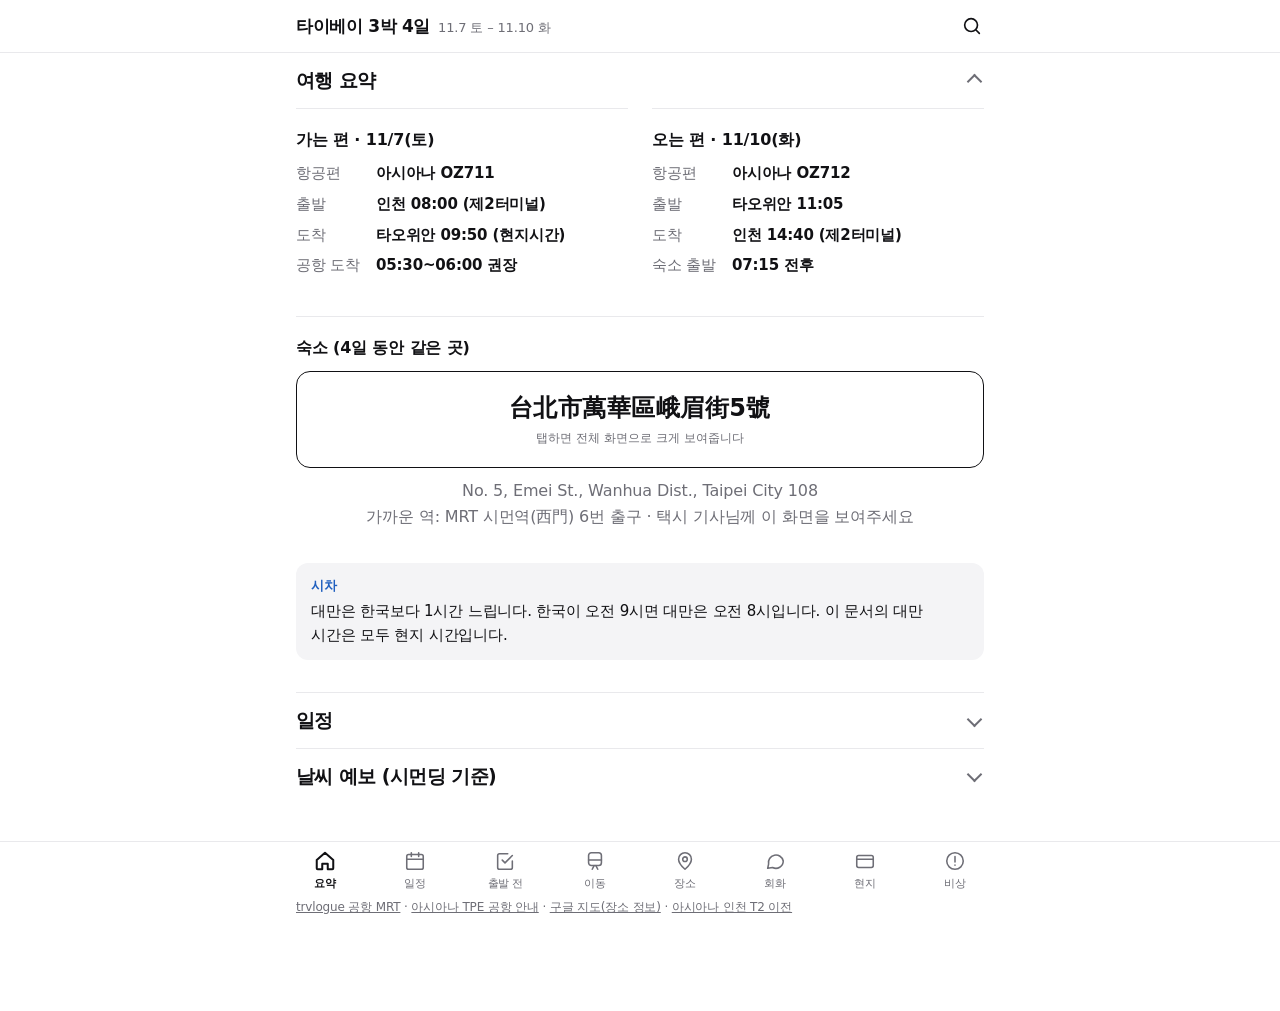
==== index.html @ 9da95ac0 "지도 검색어(중국어) 섹션 추가, 장소 카드 버튼 간소화 Co-Authored-By: Claude Sonnet 5.5 <noreply@anthropic.com> Claude-Ses" ====
<!doctype html>
<html lang="ko">
<head>
<meta charset="utf-8">
<meta name="viewport" content="width=device-width, initial-scale=1, viewport-fit=cover">
<meta name="color-scheme" content="light dark">
<meta name="theme-color" content="#ffffff" media="(prefers-color-scheme: light)">
<meta name="theme-color" content="#0c0c0d" media="(prefers-color-scheme: dark)">
<meta name="apple-mobile-web-app-capable" content="yes">
<meta name="mobile-web-app-capable" content="yes">
<meta name="apple-mobile-web-app-title" content="타이베이">
<meta name="apple-mobile-web-app-status-bar-style" content="default">
<link rel="manifest" href="manifest.webmanifest">
<link rel="icon" href="icon-192.png">
<link rel="apple-touch-icon" href="icon-180.png">
<title>타이베이 여행 가이드</title>
<style>
:root{
  --bg:#fff; --card:#fff; --ink:#111114; --sub:#6e6e76; --line:#e9e9ec; --soft:#f4f4f6;
  --accent:#c8102e; --accent-soft:#fdecef; --blue:#1f5fbf; --blue-soft:#eaf1fc;
  --green:#16803f; --green-soft:#e8f5ed; --warn:#9a5b06; --warn-soft:#fbf3e4;
  --purple:#7b3fb3; --purple-soft:#f1e9f9;
  --mono:ui-monospace,SFMono-Regular,Menlo,Consolas,monospace;
  --tab-h:58px;
}
@media (prefers-color-scheme: dark){
  :root{
    --bg:#0c0c0d; --card:#0c0c0d; --ink:#f3f3f5; --sub:#9a9aa3; --line:#262629; --soft:#18181a;
    --accent:#ff6b7d; --accent-soft:#2c1519; --blue:#7aa9ff; --blue-soft:#16213a;
    --green:#52d08a; --green-soft:#12261a; --warn:#f0b054; --warn-soft:#2a210f;
    --purple:#b98af0; --purple-soft:#241a35;
  }
}
*{box-sizing:border-box}
html{scroll-behavior:smooth;-webkit-text-size-adjust:100%}
body{margin:0;background:var(--bg);color:var(--ink);
  font:16px/1.65 -apple-system,BlinkMacSystemFont,"Apple SD Gothic Neo","Pretendard","Noto Sans KR","Malgun Gothic",system-ui,sans-serif;
  letter-spacing:-.01em;word-break:keep-all;overflow-wrap:break-word;
  padding-bottom:calc(var(--tab-h) + env(safe-area-inset-bottom) + 28px)}
a{color:inherit}
button{-webkit-tap-highlight-color:transparent}

/* top bar */
.top{position:sticky;top:0;z-index:10;background:var(--bg);border-bottom:1px solid var(--line);padding-top:env(safe-area-inset-top)}
.top .in{max-width:720px;margin:0 auto;height:52px;padding:0 16px;display:flex;align-items:center;justify-content:space-between}
.top b{font-size:17px;letter-spacing:-.02em}
.top span{font-size:13px;color:var(--sub);margin-left:8px}
.iconbtn{width:40px;height:40px;border:0;background:transparent;color:var(--ink);display:grid;place-items:center;border-radius:50%;cursor:pointer;margin-right:-8px}
.iconbtn svg{width:22px;height:22px;stroke:currentColor;fill:none;stroke-width:1.8;stroke-linecap:round}

/* bottom tabs */
nav.tabs{position:fixed;left:0;right:0;bottom:0;z-index:10;background:var(--bg);border-top:1px solid var(--line);padding-bottom:env(safe-area-inset-bottom)}
nav.tabs .in{max-width:720px;margin:0 auto;display:grid;grid-template-columns:repeat(8,1fr)}
nav.tabs button{font:inherit;font-size:10.5px;letter-spacing:-.04em;white-space:nowrap;border:0;background:none;color:var(--sub);height:var(--tab-h);display:flex;flex-direction:column;align-items:center;justify-content:center;gap:3px;cursor:pointer;padding:0}
nav.tabs svg{width:22px;height:22px;stroke:currentColor;fill:none;stroke-width:1.7;stroke-linecap:round;stroke-linejoin:round}
nav.tabs button[aria-selected="true"]{color:var(--ink);font-weight:700}
nav.tabs button[aria-selected="true"] svg{stroke-width:2.2}

.wrap{max-width:720px;margin:0 auto;padding:0 16px}
.pane{display:none}.pane.on{display:block}
section{scroll-margin-top:68px}
.pane>section:first-child h2{margin-top:26px}
h2{font-size:24px;font-weight:800;letter-spacing:-.03em;line-height:1.3;margin:48px 0 14px}
h3{font-size:16px;font-weight:700;margin:24px 0 8px}
.ghead{font-size:14px;font-weight:600;color:var(--sub);margin:36px 0 2px}
p{margin:8px 0}
ul,ol{padding-left:20px;margin:8px 0}
li{margin:5px 0}
.sub2{display:block;color:var(--sub);font-size:14px}
.mono{font-family:var(--mono);overflow-wrap:anywhere}
.more{font-size:14px;color:var(--sub)}

/* flat blocks instead of boxed cards */
.card{padding:18px 0;border-top:1px solid var(--line)}
h2+.card,h2+.dev-legend+.card,h2+.note+.card{border-top:0;padding-top:4px}
.card .card{border:0;padding:0;margin-top:10px}
.grid{display:grid;gap:0 24px;grid-template-columns:repeat(auto-fit,minmax(250px,1fr))}
.grid>.note{margin:8px 0}
.card h3:first-child{margin-top:0}
.kv{display:grid;grid-template-columns:auto 1fr;gap:6px 16px;font-size:15px;margin:8px 0}
.kv dt{color:var(--sub)}
.kv dd{margin:0;font-weight:600}

/* callouts */
.note{background:var(--soft);border-radius:12px;padding:13px 15px;margin:14px 0;font-size:15px;line-height:1.6}
.note>b:first-child{display:block;margin-bottom:3px;font-size:13px;letter-spacing:0}
.note.warn>b:first-child{color:var(--warn)}
.note.bad>b:first-child{color:var(--accent)}
.note.ok>b:first-child{color:var(--green)}
.note.info>b:first-child{color:var(--blue)}
.note .sub2{margin-top:2px}

/* tables */
table{width:100%;border-collapse:collapse;font-size:15px}
th,td{text-align:left;padding:10px 8px 10px 0;border-bottom:1px solid var(--line);vertical-align:top}
th{color:var(--sub);font-weight:600;font-size:13px}
tr:last-child td{border-bottom:0}
.tbl{overflow-x:auto}
@media (max-width:620px){
  table.stk tr:first-child{display:none}
  table.stk,table.stk tbody,table.stk tr,table.stk td{display:block;width:100%}
  table.stk tr{padding:11px 0;border-bottom:1px solid var(--line)}
  table.stk tr:last-child{border-bottom:0}
  table.stk td{border:0;padding:1px 0}
  table.stk td:first-child{font-weight:700;font-size:16px}
  table.stk td:not(:first-child){color:var(--sub);font-size:14px}
  table.stk td:not(:first-child) b{color:var(--ink)}
}

/* tags */
.tag{display:inline-block;white-space:nowrap;font-size:11px;padding:1px 8px;border-radius:999px;font-weight:700;vertical-align:2px;letter-spacing:0}
.tag.main{background:var(--ink);color:var(--bg)}
.tag.sub{border:1px solid var(--line);color:var(--sub)}
.dev-legend{display:flex;gap:8px;flex-wrap:wrap;margin:0 0 6px}
.dev{display:inline-block;font-size:12px;font-weight:700;padding:2px 9px;border-radius:999px;margin-right:4px;vertical-align:1px;border:1px solid var(--line);color:var(--sub);letter-spacing:0}
.dev.g{color:var(--green);border-color:var(--green)}
.dev.i{color:var(--blue);border-color:var(--blue)}
.closed{display:inline-block;color:var(--accent);font-weight:700;font-size:12px;padding:0 7px;border:1px solid var(--accent);border-radius:999px;margin-left:4px}
a.jump{font-size:13px;color:var(--blue);text-decoration:none;margin-left:4px;white-space:nowrap}

/* checklist */
.check{padding:0}
.check li{list-style:none;margin:0}
.check label{display:flex;gap:12px;align-items:flex-start;cursor:pointer;padding:9px 0}
.check input{width:21px;height:21px;margin:2px 0 0;accent-color:var(--ink);flex:none}
.check input:checked+span{color:var(--sub);text-decoration:line-through}

/* summary bits */
.big-addr{font-size:24px;font-weight:700;letter-spacing:.02em;text-align:center;padding:20px 8px;border:1.5px solid var(--ink);border-radius:14px;margin:10px 0;cursor:pointer;line-height:1.4}
.big-addr::after{content:"탭하면 전체 화면으로 크게 보여줍니다";display:block;font-size:12px;font-weight:400;color:var(--sub);letter-spacing:0;margin-top:4px}
.wx{display:grid;grid-template-columns:repeat(4,1fr);border:1px solid var(--line);border-radius:14px;overflow:hidden}
.wx>div{padding:13px 4px;text-align:center;border-left:1px solid var(--line)}
.wx>div:first-child{border-left:0}
.wx b{display:block;font-size:13px;color:var(--sub);font-weight:600}
.wx .hi{display:block;font-size:26px;font-weight:700;margin-top:4px;line-height:1.1}
.wx .lo{display:block;font-size:17px;color:var(--sub)}
.wx small{display:block;font-size:12px;color:var(--sub);margin-top:6px}
.plug{display:flex;align-items:center;gap:12px;margin:8px 0}
.plug>div{flex:1;background:var(--soft);border-radius:12px;padding:12px 14px}
.plug small{display:block;color:var(--sub);font-size:12px}
.plug span{color:var(--sub);font-size:13px;text-align:center;flex:none}
@media (max-width:480px){.plug{flex-direction:column;align-items:stretch}.plug span{padding:0}.plug span::before{content:"↓ "}}
ol.steps{margin:8px 0}

/* timeline */
.timeline{position:relative;margin:8px 0 0 5px;padding-left:20px;border-left:2px solid var(--line)}
.timeline .t{position:relative;padding:5px 0 13px}
.timeline .t::before{content:"";position:absolute;left:-27px;top:11px;width:11px;height:11px;border-radius:50%;background:var(--bg);border:2px solid var(--sub)}
.timeline .t.key::before{background:var(--ink);border-color:var(--ink)}
.timeline .time{font-family:var(--mono);font-weight:700;font-size:14px;margin-right:4px}

/* places */
.plist{display:grid;gap:0}
.place{padding:20px 0;border-top:1px solid var(--line)}
.ptop{display:flex;justify-content:space-between;gap:12px;align-items:flex-start}
.pzh{font-size:19px;font-weight:700;line-height:1.35}
.pko{font-size:14px;color:var(--sub)}
.pmap{flex:none;font-size:13px;font-weight:600;text-decoration:none;color:var(--ink);border:1px solid var(--line);padding:6px 12px;border-radius:999px;white-space:nowrap}
.ptop .num{display:inline-grid;place-items:center;width:21px;height:21px;border-radius:50%;color:#fff;font-size:11px;font-weight:700;margin-right:7px;vertical-align:2px}
.memo{margin-top:10px;background:var(--soft);border-radius:8px;padding:6px 10px;font-size:14px;display:inline-block}
.pdesc{font-size:15px;margin:10px 0}
.pinfo{margin:0;font-size:14px;display:grid;gap:5px}
.pinfo div{display:grid;grid-template-columns:38px 1fr;gap:8px}
.pinfo dt{color:var(--sub)}.pinfo dd{margin:0}
.pinfo a{text-decoration:none;color:var(--blue)}
.ptip{margin-top:10px;font-size:14px;color:var(--sub)}
.mapwrap{overflow:auto;-webkit-overflow-scrolling:touch;max-height:72vh;border-radius:12px;border:1px solid var(--line)}
.pmapsvg{display:block;width:780px !important;max-width:none !important;height:auto}
.pmapsvg text{font-family:inherit}
.mapnote{font-size:13px;color:var(--sub);margin:8px 2px 0}
.mbg{fill:#f3f1ea}.river{stroke:#bcd9ee}.rv{fill:#4a86b5;font-style:italic}
.ml{fill:#1d1d1f;font-weight:600;paint-order:stroke;stroke:#f3f1ea;stroke-width:3px}
.sl{fill:#5d5d63;paint-order:stroke;stroke:#f3f1ea;stroke-width:3px}
.rl{fill:#8a8a90}.stn{fill:#fff;stroke:#555;stroke-width:2}
.rd{stroke:#fff;stroke-width:7}.rdM{stroke:#fff;stroke-width:11}
.lgbg{fill:#fff;fill-opacity:.88}.sc{stroke:#1d1d1f}
@media (prefers-color-scheme: dark){
 .mbg{fill:#24242a}.river{stroke:#22384f}.rv{fill:#6ea2ff}
 .ml{fill:#f2f2f4;stroke:#24242a}.sl{fill:#a8a8b0;stroke:#24242a}
 .rl{fill:#8a8a95}.stn{fill:#24242a;stroke:#ccc}
 .rd{stroke:#3a3a42}.rdM{stroke:#47474f}.lgbg{fill:#1e1e21}.sc{stroke:#f2f2f4}
}
.pane svg{display:block;width:100%;height:auto}
.pane svg text{font-family:inherit}

/* talk (회화) */
.tbar{position:sticky;top:calc(52px + env(safe-area-inset-top));z-index:5;background:var(--bg);margin:0 -16px;padding:10px 16px 0;border-bottom:1px solid var(--line)}
.seg{display:inline-flex;border:1px solid var(--line);border-radius:999px;padding:2px;background:var(--soft)}
.seg button{font:inherit;font-size:13px;font-weight:600;border:0;background:none;color:var(--sub);padding:5px 14px;border-radius:999px;cursor:pointer}
.seg button[aria-pressed="true"]{background:var(--ink);color:var(--bg)}
.tbar .row{display:flex;align-items:center;justify-content:space-between;gap:10px}
.tbar .row small{color:var(--sub);font-size:12px}
.tchips{display:flex;gap:6px;overflow-x:auto;padding:10px 16px 10px;margin:0 -16px;scrollbar-width:none;-webkit-overflow-scrolling:touch}
.tchips::-webkit-scrollbar{display:none}
.tchips a{flex:none;font-size:13px;font-weight:600;text-decoration:none;padding:5px 12px;border-radius:999px;border:1px solid var(--line);color:var(--ink);background:var(--bg)}
.tchips a:active{background:var(--soft)}
.pgroup{scroll-margin-top:190px;margin-top:8px}
.hide{display:none !important}
.tsearch{display:block;width:100%;font:inherit;font-size:16px;padding:11px 14px;border:0;border-radius:12px;background:var(--soft);color:var(--ink);outline:none;margin-bottom:8px;-webkit-appearance:none}
.qk{display:flex;gap:6px;overflow-x:auto;scrollbar-width:none;margin:0 -16px 8px;padding:0 16px}
.qk::-webkit-scrollbar{display:none}
.qk button{flex:none;font:inherit;font-size:13px;border:0;background:var(--soft);color:var(--ink);border-radius:999px;padding:5px 12px;cursor:pointer}
.tempty{font-size:13px;color:var(--sub);margin:8px 0 0}
.day h3{font-size:17px;margin:26px 0 4px}
.pgroup h3{font-size:19px;font-weight:800;margin:30px 0 2px;letter-spacing:-.02em}
.pgroup .gd{font-size:13px;color:var(--sub);margin:0 0 6px}
.phrase{display:flex;align-items:stretch;border-top:1px solid var(--line)}
.phrase:last-child{border-bottom:1px solid var(--line)}
.phrase .pm{flex:1;min-width:0;text-align:left;font:inherit;color:inherit;background:none;border:0;padding:13px 4px 13px 0;cursor:pointer;display:block}
.phrase .zh{display:block;font-size:21px;font-weight:700;line-height:1.35;letter-spacing:0;word-break:normal}
.phrase .ko{display:block;font-size:15px;margin-top:2px}
.phrase .rom{display:block;font-size:13px;color:var(--sub);margin-top:2px;word-break:normal}
.phrase .nt{display:block;font-size:13px;color:var(--green);margin-top:3px}
.phrase .play{flex:none;width:58px;border:0;background:none;color:var(--ink);cursor:pointer;display:grid;place-items:center;padding:0}
.phrase .play i{width:40px;height:40px;border-radius:50%;background:var(--soft);display:grid;place-items:center}
.phrase .play svg{width:16px;height:16px;fill:currentColor;margin-left:2px}
.phrase .play.on i{background:var(--ink);color:var(--bg)}
.nums{display:grid;grid-template-columns:repeat(4,1fr);gap:8px;margin:10px 0}
.nums button{font:inherit;border:1px solid var(--line);background:var(--bg);color:var(--ink);border-radius:12px;padding:10px 4px;cursor:pointer;text-align:center;line-height:1.3}
.nums button:active{background:var(--soft)}
.nums b{display:block;font-size:20px;letter-spacing:0}
.nums small{display:block;font-size:11px;color:var(--sub);letter-spacing:0}
.nums em{display:block;font-style:normal;font-size:12px;color:var(--sub);margin-top:2px}
details.help{background:var(--soft);border-radius:12px;padding:12px 15px;margin:12px 0;font-size:14px}
details.help summary{cursor:pointer;font-weight:700;font-size:14px}
.vstat{font-size:13px;color:var(--sub);margin:6px 0 0}
.vstat.bad{color:var(--accent)}

/* full-screen "show to staff" */
.big{position:fixed;inset:0;z-index:40;background:var(--bg);display:none;flex-direction:column;padding:calc(env(safe-area-inset-top) + 12px) 20px calc(env(safe-area-inset-bottom) + 8px)}
.big.on{display:flex}
.big .bx{margin:auto 0;text-align:center}
.big .bz{font-size:clamp(34px,11vw,72px);font-weight:800;line-height:1.3;letter-spacing:0;word-break:normal}
.big .bz.addr{font-size:clamp(30px,9vw,60px)}
.big .bk{font-size:18px;color:var(--sub);margin-top:16px}
.big .br{font-size:15px;color:var(--sub);margin-top:6px}
.big .bbar{display:flex;gap:10px;padding:12px 0 8px}
.big .bbar button{flex:1;font:inherit;font-size:16px;font-weight:700;height:52px;border-radius:14px;border:1px solid var(--line);background:var(--soft);color:var(--ink);cursor:pointer}
.big .bbar .pri{background:var(--ink);color:var(--bg);border-color:var(--ink)}

/* search */
.sov{position:fixed;inset:0;z-index:30;background:rgba(0,0,0,.4);display:none}
.sov.on{display:block}
.sbox{background:var(--bg);max-width:720px;margin:0 auto;height:100%;display:flex;flex-direction:column}
.shead{display:flex;gap:8px;padding:calc(env(safe-area-inset-top) + 10px) 16px 10px;border-bottom:1px solid var(--line)}
.shead input{flex:1;font:inherit;font-size:17px;padding:10px 14px;border:0;border-radius:12px;background:var(--soft);color:var(--ink);min-width:0;outline:none}
.shead button{font:inherit;border:0;background:transparent;color:var(--ink);font-size:15px;font-weight:600;cursor:pointer;padding:0 4px}
.schips{display:flex;flex-wrap:wrap;gap:6px;padding:12px 16px 0}
.schips button{font:inherit;font-size:13px;border:1px solid var(--line);background:var(--bg);color:var(--ink);border-radius:999px;padding:4px 11px;cursor:pointer}
.sres{overflow-y:auto;padding:8px 16px 40px;flex:1}
.sitem{display:block;width:100%;text-align:left;font:inherit;background:none;border:0;border-bottom:1px solid var(--line);padding:12px 0;color:var(--ink);cursor:pointer}
.sitem .where{font-size:12px;color:var(--sub);font-weight:600}
.sitem .snip{font-size:15px;margin-top:2px}
.scount{font-size:13px;color:var(--sub);margin-top:10px}
mark.hl{background:#ffe066;color:#111;border-radius:3px;padding:0 1px}
.flash{animation:flash 1.8s ease}
@keyframes flash{0%,40%{box-shadow:0 0 0 4px #ffe066;background:#ffe066;border-radius:6px}100%{box-shadow:0 0 0 0 transparent}}

/* accordion */
details.acc{border-top:1px solid var(--line)}
.pane>details.acc:first-child,.pane>section:first-child>details.acc:first-child{border-top:0}
details.acc>summary,details.daydet>summary,details.pmore>summary{list-style:none;cursor:pointer;-webkit-tap-highlight-color:transparent}
details.acc>summary::-webkit-details-marker,details.daydet>summary::-webkit-details-marker,details.pmore>summary::-webkit-details-marker{display:none}
details.acc>summary{display:flex;justify-content:space-between;align-items:center;gap:12px;padding:15px 0}
details.acc>summary h2{margin:0 !important;font-size:19px}
details.acc>summary::after,details.daydet>summary::after{content:"";flex:none;width:9px;height:9px;margin:0 4px 3px 0;border-right:2px solid var(--sub);border-bottom:2px solid var(--sub);transform:rotate(45deg);transition:transform .2s}
details.acc[open]>summary::after,details.daydet[open]>summary::after{transform:rotate(-135deg);margin-bottom:-3px}
.accbody{padding-bottom:18px}
.accbody>.card:first-child{border-top:0;padding-top:4px}
section.flat>h2{margin-top:26px}
details.daydet{border-top:1px solid var(--line)}
details.daydet:first-child{border-top:0}
details.daydet>summary{display:flex;justify-content:space-between;align-items:center;padding:14px 0}
details.daydet>summary b{font-size:17px}
details.daydet>summary small{color:var(--sub);font-size:13px;margin-left:8px;font-weight:400}
details.daydet .timeline{margin-bottom:14px}
details.pmore{margin:0}
details.pmore>summary{display:none}
.ptop{cursor:pointer;align-items:center}
.ptop .chev{flex:none;width:9px;height:9px;margin:0 6px 3px 2px;border-right:2px solid var(--sub);border-bottom:2px solid var(--sub);transform:rotate(45deg);transition:transform .2s}
.place.open .ptop .chev{transform:rotate(-135deg);margin-bottom:-3px}
.ptop .pmap{width:38px;height:38px;padding:0;display:grid;place-items:center;border-radius:50%}
.ptop .pmap svg{width:18px;height:18px;stroke:currentColor;fill:none;stroke-width:1.9;stroke-linecap:round;stroke-linejoin:round}
.ptop .rt{display:flex;align-items:center;gap:8px;flex:none}
.place .memo{background:none;padding:0;margin:2px 0 0;display:block;font-size:13px;color:var(--accent)}
.place .memo b{font-weight:600}
.place details.pmore[open]{margin-top:10px}
.kws{display:grid;grid-template-columns:1fr 1fr;gap:6px;margin:8px 0 4px}
.kw{display:block;text-decoration:none;color:inherit;background:var(--soft);border-radius:10px;padding:7px 11px}
.kw b{display:block;font-size:16px;letter-spacing:0;word-break:normal;line-height:1.35}
.kw span{display:block;font-size:12px;color:var(--sub);line-height:1.4}
#kw h3{font-size:14px;color:var(--sub);font-weight:600;margin:18px 0 0}
#kw .more{margin:6px 0 0}

.place{padding:14px 0}
.offstat{font-size:12px;color:var(--sub)}

footer{margin-top:48px;color:var(--sub);font-size:12px;line-height:1.6}
footer a{color:var(--sub)}

@media (min-width:721px){h2{font-size:26px}}
@media print{
  .top,nav.tabs,.tbar,.tchips,.big,.sov{display:none !important}
  .pane{display:block !important}
  body{padding-bottom:0}
  .card,.place,.phrase{break-inside:avoid}
}
</style>
</head>
<body>

<header class="top"><div class="in">
  <div><b>타이베이 3박 4일</b><span>11.7 토 – 11.10 화</span></div>
  <button class="iconbtn" id="sbtn" aria-label="검색"><svg viewBox="0 0 24 24"><circle cx="11" cy="11" r="7"/><path d="M20 20l-3.6-3.6"/></svg></button>
</div></header>

<main class="wrap">
<div class="pane" id="tab-home" role="tabpanel"><section id="summary">
  <h2>여행 요약</h2>
  <div class="grid">
    <div class="card">
      <h3 style="margin-top:0"> 가는 편 · 11/7(토)</h3>
      <dl class="kv">
        <dt>항공편</dt><dd>아시아나 OZ711</dd>
        <dt>출발</dt><dd>인천 08:00 (제2터미널)</dd>
        <dt>도착</dt><dd>타오위안 09:50 (현지시간)</dd>
        <dt>공항 도착</dt><dd>05:30~06:00 권장</dd>
      </dl>
    </div>
    <div class="card">
      <h3 style="margin-top:0"> 오는 편 · 11/10(화)</h3>
      <dl class="kv">
        <dt>항공편</dt><dd>아시아나 OZ712</dd>
        <dt>출발</dt><dd>타오위안 11:05</dd>
        <dt>도착</dt><dd>인천 14:40 (제2터미널)</dd>
        <dt>숙소 출발</dt><dd>07:15 전후</dd>
      </dl>
    </div>
  </div>
  <div class="card" style="margin-top:12px">
    <h3 style="margin-top:0"> 숙소 (4일 동안 같은 곳)</h3>
    <div class="big-addr" role="button" tabindex="0">台北市萬華區峨眉街5號</div>
    <p style="text-align:center;margin:0;color:var(--sub)">No. 5, Emei St., Wanhua Dist., Taipei City 108<br>가까운 역: MRT 시먼역(西門) 6번 출구 · 택시 기사님께 이 화면을 보여주세요</p>
  </div>
  <div class="note info"><b>시차</b>대만은 한국보다 1시간 느립니다. 한국이 오전 9시면 대만은 오전 8시입니다. 이 문서의 대만 시간은 모두 현지 시간입니다.</div>
  <p class="offstat" id="offstat"></p>
</section><section id="plan"><h2>일정</h2><div id="plan-body"></div><div class="grid" style="margin-top:12px"><div class="note ok" style="margin:8px 0"><b>꼭 먹을 것 ① 딘타이펑</b>7일 12시 푸싱점 예정입니다. 대기가 길 수 있으니 번호표를 먼저 받으세요. 지점 정보는 <a href="#places" data-go="places">장소 탭</a>에 있습니다.</div><div class="note warn" style="margin:8px 0"><b>이갑자(一甲子) 영업일 주의</b>일요일 휴무, 토요일은 14시까지입니다. 7일 21시 배달은 어려우니 월요일(9일) 점심 등으로 옮기는 것을 권합니다. 숙소에서 걸어서 10~15분입니다.</div></div></section><section id="weather">
  <h2>날씨 예보 (시먼딩 기준)</h2>
  <div class="card">
    <div class="wx"><div><b>11/7 토</b><span class="hi">24°</span><span class="lo">22°</span><small>강수 15%</small></div><div><b>11/8 일</b><span class="hi">28°</span><span class="lo">22°</span><small>강수 0%</small></div><div><b>11/9 월</b><span class="hi">23°</span><span class="lo">18°</span><small>강수 15%</small></div><div><b>11/10 화</b><span class="hi">20°</span><span class="lo">18°</span><small>강수 15%</small></div></div><p class="more" style="margin:6px 0 0">큰 숫자는 최고, 작은 숫자는 최저 기온입니다.</p>
    <div class="grid" style="margin-top:12px">
      <div class="note info" style="margin:0"><b>7~8일 (토·일)</b>반팔이 맞는 날씨입니다. 일요일은 낮 28℃까지 올라 덥습니다.</div>
      <div class="note warn" style="margin:0"><b>9~10일 (월·화)</b>최저 18℃로 쌀쌀해집니다. 얇은 겉옷이나 가디건을 꼭 챙기세요.</div>
    </div>
    <div class="note info"><b> 우산</b>강수확률은 낮지만 11월 타이베이는 갑자기 소나기가 오는 일이 많습니다. <b>접이식 우산 하나는 챙기시길 권합니다.</b> 편의점에서도 쉽게 살 수 있습니다.</div>
    <p style="font-size:13px;color:var(--sub);margin:0">※ 11월 5일 기준 예보입니다. 출발 전에 한 번 더 확인해 주세요.</p>
  </div>
</section></div><div class="pane" id="tab-plan" role="tabpanel"><section id="plan2" class="flat"><h2>일정 (11/7–11/10)</h2><div id="plan-body2"></div><div class="grid" id="plan-notes2" style="margin-top:12px"></div></section></div><div class="pane" id="tab-before" role="tabpanel"><section id="check"><h2>출발 전 체크리스트</h2>
<div class="card">
  <h3 style="margin-top:0"> 서류·입국</h3>
  <ul class="check">
    <li><label><input type="checkbox"><span><b>TWAC 온라인 입국신고서 제출</b> → 완료 메일 확인 <a href="#twac" class="jump">방법 ↓</a></span></label></li>
    <li><label><input type="checkbox"><span>여권 유효기간 확인 (6개월 이상 남은 것이 안전)</span></label></li>
    <li><label><input type="checkbox" checked><span>여행자 보험 가입 (카카오페이)</span></label></li>
  </ul>
  <h3> 결제</h3>
  <ul class="check">
    <li><label><input type="checkbox" checked><span>트래블월렛에 대만달러(TWD) 충전 </span></label></li>
    <li><label><input type="checkbox"><span>와이프 토스: <b>외화통장을 해외결제 계좌로 설정</b></span></label></li>
    <li><label><input type="checkbox"><span>트래블월렛·토스·신한카드 모두 <b>해외 원화결제(DCC) 차단</b></span></label></li>
    <li><label><input type="checkbox"><span>신한카드 해외 사용 가능 상태인지 확인</span></label></li>
    <li><label><input type="checkbox"><span>라인페이(신한카드 앱) 대만 결제 되는지 확인</span></label></li>
  </ul>
  <h3> 앱 (한국에서 미리)</h3>
  <ul class="check">
    <li><label><input type="checkbox"><span><b>Uber 앱</b> 로그인 + 카드 등록 (택시용, 한 명만 해도 됨) <a href="#apps" class="jump">이유 ↓</a></span></label></li>
    <li><label><input type="checkbox"><span><b>Uber Eats 앱</b> 로그인 + 카드 등록 (배달용)</span></label></li>
    <li><label><input type="checkbox"><span>eSIM 또는 유심 구매·설치</span></label></li>
    <li><label><input type="checkbox"><span>구글 지도 '대만' 목록 열리는지 확인</span></label></li>
    <li><label><input type="checkbox"><span> <b>구글 지도 오프라인 지도</b> 받기: 타이베이 시내 + 지우펀 (두 폰 모두, 와이파이) <a href="#offmap" class="jump">방법 ↓</a></span></label></li>
    <li><label><input type="checkbox"><span> <b>갤럭시 AI 언어팩</b> 중국어·한국어 받기 (와이파이) <a href="#translate" class="jump">방법 ↓</a></span></label></li>
    <li><label><input type="checkbox"><span> <b>아이폰 번역 언어</b> 중국어(번체)·한국어 받기 (와이프)</span></label></li>
    <li><label><input type="checkbox"><span> <b>구글 번역 오프라인 중국어(번체)</b> 받기 + 파파고 설치 (두 폰 모두)</span></label></li>
    <li><label><input type="checkbox"><span>비행기 모드에서 카메라 번역·통역 되는지 테스트</span></label></li>
  </ul>
  <h3> 짐</h3>
  <ul class="check">
    <li><label><input type="checkbox"><span><b>A타입(11자) 플러그 어댑터</b></span></label></li>
    <li><label><input type="checkbox"><span>접이식 우산, 얇은 겉옷 (9~10일 쌀쌀, 지우펀은 더 추움)</span></label></li>
    <li><label><input type="checkbox"><span>보조배터리는 <b>기내 가방</b>에 (100Wh 이하)</span></label></li>
    <li><label><input type="checkbox"><span>가방에 <b>고기 든 음식, 생과일, 전자담배</b> 없는지 확인 <a href="#ban" class="jump">목록 ↓</a></span></label></li>
    <li><label><input type="checkbox"><span>편한 신발 (지우펀 계단·비탈)</span></label></li>
  </ul>
  <h3> 출발일</h3>
  <ul class="check">
    <li><label><input type="checkbox"><span>인천공항 <b>제2터미널</b> 05:30~06:00 도착할 교통편·첫차 확인</span></label></li>
  </ul>
  <p style="font-size:13px;color:var(--sub);margin:8px 0 0">※ 체크 표시는 이 기기에 저장됩니다.</p>
</div>
<h3>콘센트 모양</h3>
  <div class="card">
    <div class="plug"><div><small>한국</small><b>220V · 둥근 2핀</b></div><span>어댑터</span><div><small>대만</small><b>110V · 납작한 11자 (A타입)</b></div></div>
    <p style="margin:8px 0 0;font-size:15px">휴대폰과 노트북 충전기는 대부분 프리볼트(100~240V)라 <b>어댑터만 끼우면 됩니다.</b> 드라이기나 고데기 같은 220V 전용 기기는 쓸 수 없습니다.</p>
  </div>
</section><section id="apps"><h2>앱 미리 설치·설정</h2>
<div class="note warn"><b>왜 한국에서 미리 해야 하나요?</b>로그인할 때 <b>문자 인증</b>이 필요한 경우가 많은데, 데이터 전용 eSIM을 쓰면 대만에서 한국 번호로 문자를 못 받을 수 있습니다. 카드 등록도 미리 해두면 현지에서 바로 쓸 수 있습니다.</div>
<div class="card tbl">
  <table>
    <tr><th>앱</th><th>용도</th><th>미리 할 일</th></tr>
    <tr><td><b>Uber</b></td><td>택시·차량 호출</td><td>한국 계정 로그인, 트래블월렛 카드 등록</td></tr>
    <tr><td><b>Uber Eats</b></td><td>숙소로 음식 배달</td><td>로그인, 트래블월렛 카드 등록 (거절되면 신한카드)</td></tr>
    <tr><td><b>구글 지도</b></td><td>길찾기, 버스 시간, 저장한 '대만' 목록</td><td>목록 확인 + 오프라인 지도 받기</td></tr>
    <tr><td><b>구글 번역 · 파파고</b></td><td>메뉴판 카메라 번역</td><td>설치 + 오프라인 언어 받기 (아래 번역 준비 참고)</td></tr>
    <tr><td><b>트래블월렛 · 토스</b></td><td>잔액 확인, 카드 정지</td><td>로그인 상태 확인</td></tr>
    <tr><td><b>카카오페이</b></td><td>여행자 보험 확인·청구</td><td>보험 가입 내역과 긴급지원 연락처 확인</td></tr>
    <tr><td><b>카카오 T</b> (선택)</td><td>해외 차량 호출</td><td>대만 지원 여부를 앱에서 확인 <a href="#transit" class="jump" data-go="move">→ 이동 탭</a></td></tr>
  </table>
</div>
<p style="font-size:13px;color:var(--sub)">Uber Eats는 위치가 대만으로 바뀌기 전에는 대만 가게가 안 보이는 게 정상입니다. 주문 방법은 '대만에서' 탭에 있습니다.</p>
</section><section id="translate"><h2>번역 준비 (폴드7 · 아이폰)</h2>
<div class="dev-legend"><span class="dev g"> 갤럭시 폴드7 (요한)</span><span class="dev i"> 아이폰 (와이프)</span></div>
<div class="note info"><b>어떤 언어를 받아야 하나요?</b>대만은 <b>중국어(만다린)</b>를 쓰고 글자는 <b>번체자(繁體)</b>입니다. 언어를 고를 때 <b>'중국어(번체)'</b>나 <b>'중국어(대만)'</b>이 있으면 그것을, 없으면 그냥 '중국어'를 받으세요. '대만어(台語)'는 받을 필요 없습니다. 말소리(만다린)는 중국 본토와 같아서 통역도 '중국어'로 됩니다.</div>
<div class="note warn"><b>언제 하나요?</b>언어팩은 수백 MB까지 될 수 있으니 <b>출국 전 집 와이파이에서</b> 받으세요. 받은 뒤 <b>비행기 모드로 켜서 테스트</b>하면, 현지에서 데이터가 안 될 때도 쓸 수 있는지 확인됩니다.</div>

<div class="card">
  <h3 style="margin-top:0"><span class="dev g"> 폴드7</span> ① 갤럭시 AI 언어팩 <span class="tag main">필수</span></h3>
  <p style="margin:0 0 6px">폴드7에 들어 있는 <b>통역(대화 통역), 실시간 통화 통역, 채팅 번역, 사진 속 글자 번역</b>이 이 언어팩을 씁니다.</p>
  <ol>
    <li><b>설정 → Galaxy AI</b>로 들어갑니다.</li>
    <li><b>통역</b>(또는 '실시간 통역') 항목을 누르고, 안에 있는 <b>언어팩</b> 메뉴로 들어갑니다.</li>
    <li><b>중국어</b>와 <b>한국어</b> 옆의 다운로드 버튼을 누릅니다.</li>
    <li>같은 화면이나 Galaxy AI 설정에 <b>'기기에서만 데이터 처리'</b> 옵션이 있으면 켜서 오프라인으로 되는지 확인해 보세요. 평소에는 꺼두셔도 됩니다.</li>
  </ol>
  <p style="font-size:13px;color:var(--sub);margin:4px 0 0">※ 메뉴 이름과 위치는 소프트웨어 버전에 따라 조금 다를 수 있습니다. 설정 맨 위 검색창에 <b>'언어팩'</b>이나 <b>'통역'</b>을 검색하면 바로 찾을 수 있습니다.</p>
  <h3>폴드7에서 통역 쓰는 법</h3>
  <ul>
    <li><b>대화 통역</b>: 빠른 설정 패널(위에서 아래로 쓸어내리기)에 '통역' 버튼을 추가해 두면 바로 켤 수 있습니다. 한국어 ↔ 중국어를 고르고 말하면 번역해서 읽어줍니다.</li>
    <li><b>마주 보고 대화</b>: 화면을 반쯤 접어 세우거나, 대화 모드에서 <b>커버 화면에 상대방 쪽 번역</b>을 띄우는 기능을 쓰면 상대가 바로 읽을 수 있습니다.</li>
    <li><b>통화 통역</b>: 식당 예약 등으로 전화할 때 전화 앱의 통화 통역 기능을 켜면 통화 중에 번역됩니다.</li>
  </ul>
</div>

<div class="card">
  <h3 style="margin-top:0"><span class="dev i"> 아이폰</span> ① 애플 번역 언어 다운로드 <span class="tag main">필수</span></h3>
  <p style="margin:0 0 6px">아이폰 기본 <b>번역 앱, 카메라·사진의 글자 인식(라이브 텍스트) 번역</b>이 이 언어를 씁니다.</p>
  <ol>
    <li><b>설정 → 앱 → 번역</b>으로 들어갑니다. (iOS 버전에 따라 <b>설정 → 번역</b>)</li>
    <li><b>다운로드된 언어</b>를 누르고 <b>중국어(번체)</b>(또는 '중국어(대만)')와 <b>한국어</b> 옆의 다운로드 버튼을 누릅니다.</li>
    <li>같은 화면의 <b>'기기 내 모드'</b>를 켜면 인터넷 없이 번역되는지 확인할 수 있습니다.</li>
  </ol>
  <p style="font-size:13px;color:var(--sub);margin:4px 0 0">※ 설정 검색창에 '번역'을 검색하면 바로 찾을 수 있습니다.</p>
  <h3>아이폰에서 쓰는 법</h3>
  <ul>
    <li><b>메뉴판 비추기</b>: <b>번역 앱 → 카메라</b> 탭에서 메뉴판을 비추면 글자 위에 한국어가 덮여 보입니다.</li>
    <li><b>카메라 앱으로 바로</b>: 카메라를 글자에 비추면 오른쪽 아래에 <b>글자 인식 버튼</b>이 나옵니다. 누르고 <b>번역</b>을 고르세요.</li>
    <li><b>찍어둔 사진</b>: 사진 앱에서 사진을 열고 <b>글자 인식 버튼 → 번역</b>.</li>
    <li><b>대화</b>: 번역 앱 → <b>대화</b> 탭에서 한국어 ↔ 중국어로 말하면 번역해서 읽어줍니다. 화면을 상대에게 보여주는 모드도 있습니다.</li>
    <li><b>빠르게 켜기</b>: 설정 → 제어 센터에 <b>번역</b> 버튼을 추가해 두면 바로 열 수 있습니다.</li>
  </ul>
</div>
<div class="card">
  <h3 style="margin-top:0"><span class="dev g">폴드7</span><span class="dev i">아이폰</span> ② 구글 번역 앱 + 오프라인 중국어 <span class="tag main">둘 다 필수</span></h3>
  <p style="margin:0 0 6px">메뉴판·간판을 <b>카메라로 비추면 바로 번역</b>되는 기능이 가장 쓸모 있습니다.</p>
  <ol>
    <li><b>Google 번역</b>을 설치하거나 업데이트합니다. (폴드7은 플레이스토어, 아이폰은 앱스토어)</li>
    <li>앱 위쪽 언어 선택에서 <b>중국어(번체)</b> → <b>한국어</b>로 맞춥니다.</li>
    <li>언어 이름을 누르면 나오는 목록에서 중국어 옆의 <b>다운로드(↓) 아이콘</b>을 눌러 오프라인 언어를 받습니다. 한국어도 함께 받으세요. <br><span class="sub2"> 폴드7: 프로필 아이콘 → 설정 → '오프라인 번역 언어' ·  아이폰: 프로필 아이콘 → <b>오프라인 언어</b>에서도 받을 수 있습니다.</span></li>
    <li>비행기 모드에서 <b>카메라 → 실시간 번역</b>이 되는지 확인합니다.</li>
  </ol>
  <p style="font-size:13px;color:var(--sub);margin:4px 0 0">※ 오프라인에서는 글자·카메라 번역은 잘 되지만, 음성 번역은 인터넷이 있을 때가 더 정확합니다.</p>
</div>

<div class="card">
  <h3 style="margin-top:0"><span class="dev g">폴드7</span><span class="dev i">아이폰</span> ③ 파파고 <span class="tag sub">추천</span></h3>
  <p style="margin:0 0 6px">한국어 번역 품질이 자연스러워 메뉴 설명을 읽을 때 좋습니다. <b>이미지 번역</b>으로 메뉴판 사진을 찍으면 글자 위에 한국어가 덮여 보입니다.</p>
  <ol>
    <li>파파고 설치 → 언어를 <b>중국어(번체)</b> ↔ 한국어로 설정</li>
    <li>앱 설정에 <b>오프라인 번역</b> 메뉴가 있으면 한국어-중국어 팩을 받아 두세요.</li>
  </ol>
  <p style="font-size:13px;color:var(--sub);margin:4px 0 0">※ 파파고 이미지 번역은 인터넷이 필요할 수 있습니다. 데이터가 안 될 때는 ②의 구글 번역을 쓰세요.</p>
</div>

<div class="card">
  <h3 style="margin-top:0">④ 있으면 편한 것 <span class="tag sub">선택</span></h3>
  <p style="margin:0 0 4px;font-weight:700"> 폴드7</p>
  <ul>
    <li><b>서클 투 서치</b>: 아무 화면에서나 <b>하단 네비게이션 바(홈)를 길게 누르고</b> 글자에 동그라미 → '번역'. 인스타·구글 지도 리뷰의 중국어를 바로 번역할 때 좋습니다. 인터넷이 필요합니다.</li>
    <li><b>사진 속 글자 복사</b>: 갤러리에서 사진을 열면 글자를 인식하는 버튼(T 모양)이 나옵니다. 누르면 글자를 복사하거나 번역할 수 있어, 낮에 찍은 메뉴판·안내문을 나중에 번역할 때 좋습니다.</li>
    <li><b>삼성 키보드에 중국어 추가</b>: 설정 → 일반 → 삼성 키보드 설정 → 언어 및 입력 방식 → 언어 관리에서 <b>中文(臺灣)</b>을 추가하면 손글씨로 한자를 써서 검색할 수 있습니다. 키보드 안의 <b>번역</b> 버튼으로 한국어를 쳐서 중국어로 바꿔 보내는 것도 됩니다 (우버이츠 기사님께 메시지 보낼 때 유용).</li>
  </ul>
  <p style="margin:10px 0 4px;font-weight:700"> 아이폰</p>
  <ul>
    <li><b>구글 앱의 렌즈</b>: 구글 앱(또는 구글 번역)에서 렌즈를 열어 글자를 비추면 번역됩니다. 갤럭시의 서클 투 서치와 비슷하게 쓸 수 있습니다. 인터넷이 필요합니다.</li>
    <li><b>중국어 키보드 추가</b>: 설정 → 일반 → 키보드 → 키보드 → 새로운 키보드 추가 → <b>중국어(번체)</b> → <b>필기</b>를 고르면 손글씨로 한자를 써서 검색할 수 있습니다.</li>
    <li><b>메시지 번역</b>: 한국어로 쓴 글을 번역 앱에 붙여넣어 중국어로 바꾼 뒤 복사해서 보내면 됩니다.</li>
  </ul>
</div>
</section><section id="offmap"><h2>지도 오프라인 저장</h2>
<div class="card">
  <h3 style="margin-top:0">① 구글 지도 오프라인 지도 <span class="tag main">필수</span></h3>
  <ol>
    <li>구글 지도 앱 오른쪽 위 <b>프로필 사진</b> → <b>오프라인 지도</b></li>
    <li><b>내 지도 선택</b> → 네모 칸을 움직여 <b>타이베이 시내 전체</b>(스린 야시장~융캉제)가 들어가게 맞춤 → <b>다운로드</b></li>
    <li>같은 방법으로 <b>지우펀·루이팡</b> 쪽도 따로 하나 더 받기 (시내와 떨어져 있음)</li>
    <li>오프라인 지도 설정()에서 <b>'Wi-Fi에서만 다운로드'</b>와 <b>자동 업데이트</b>를 켜두면 편합니다.</li>
    <li> <b>아이폰도 구글 지도 앱에서 똑같이</b> 하면 됩니다. 두 폰 모두 받아두면 한 명 데이터가 끊겨도 괜찮습니다.</li>
  </ol>
  <div class="note warn" style="margin-bottom:0"><b>오프라인 지도로 되는 것과 안 되는 것</b>지도 보기, 내 위치(GPS), 장소 검색, <b>자동차 길찾기</b>는 됩니다. <b>대중교통·도보 길찾기, 실시간 버스 시간, 영업 여부, 리뷰</b>는 인터넷이 있어야 합니다. 데이터가 끊겼을 때 "지금 어디 있지?"를 확인하는 비상용으로 생각하세요.</div>
</div>
<div class="card">
  <h3 style="margin-top:0">② MRT 노선도 저장 <span class="tag sub">추천</span></h3>
  <ul>
    <li>타이베이 MRT 공식 노선도 이미지를 휴대폰에 저장해 두면 인터넷 없이 볼 수 있습니다. 역에도 크게 붙어 있습니다.</li>
    <li>이 가이드의 장소 탭 지도도 인터넷 없이 보입니다. 파일을 휴대폰에 저장해 가세요.</li>
  </ul>
</div>
<div class="card">
  <h3 style="margin-top:0"> 애플 지도 오프라인 <span class="tag sub">아이폰 선택</span></h3>
  <p style="margin:0">아이폰은 기본 <b>지도 앱 → 프로필(오른쪽 위 또는 검색창 옆) → 오프라인 지도 → 새로운 지도 다운로드</b>로 지역을 받을 수 있습니다. 애플 지도 오프라인은 <b>도보 길찾기</b>도 되는 편이라 구글 지도와 함께 받아두면 좋습니다. 지원 범위는 지역에 따라 다를 수 있습니다.</p>
</div>
<div class="card">
  <h3 style="margin-top:0">③ 완전 오프라인 지도 앱 <span class="tag sub">선택</span></h3>
  <p style="margin:0">인터넷 없이 <b>도보 길찾기</b>까지 되는 앱을 원하시면 <b>Organic Maps</b> 같은 오프라인 지도 앱에서 대만 지도를 받아 두는 방법도 있습니다. 대부분은 구글 지도만으로 충분합니다.</p>
</div>
</section><section id="payprep"><h2>결제 준비</h2>
<div class="card">
  <ul>
    <li><b>트래블월렛</b>: TWD 충전 완료. 앱에서 <b>해외 원화결제 차단</b>이 켜져 있는지 확인하세요.</li>
    <li><b>토스 체크카드 (와이프)</b>: 토스 외화통장을 카드의 <b>해외결제 계좌로 설정</b>해야 해외 ATM 출금 수수료가 면제됩니다. 현지 은행이 받는 ATM 수수료는 따로 붙을 수 있습니다.</li>
    <li><b>신한카드</b>: 해외 사용이 막혀 있지 않은지, 원화결제 차단을 했는지 카드 앱에서 확인하세요.</li>
  </ul>
</div>
<div class="note warn"><b>라인페이 확인해 주세요</b>대만의 LINE Pay 가맹점은 한국인도 쓸 수 있는데, 2023년 기사 기준으로 <b>신한카드 앱(당시 '신한pLay')에서 QR을 스캔해 결제하는 방식</b>입니다. 한국 라인 메신저 계정의 라인페이와는 다를 수 있습니다. 준비해 두신 방식이 결제되는지 출국 전에 앱에서 '해외 결제/LINE Pay 가맹점' 메뉴를 확인해 보세요. 안 되면 카드와 현금으로 충분합니다.</div>
</section><section id="twac">
  <h2>온라인 입국신고서 (TWAC)</h2>
  <div class="card">
    <p style="margin-top:0">2025년 10월부터 종이 입국카드가 없어지고 <b>온라인으로만</b> 받습니다. 일본의 Visit Japan Web 같은 절차라고 보시면 됩니다.</p>
    <dl class="kv">
      <dt>사이트</dt><dd class="mono">twac.immigration.gov.tw</dd>
      <dt>비용</dt><dd>무료 (돈을 받는 비슷한 사이트 주의)</dd>
      <dt>제출 시기</dt><dd>도착 며칠 전부터 가능 (자료마다 3일 또는 7일로 다름)</dd>
      <dt>언어</dt><dd>한국어 안내 지원</dd>
    </dl>
    <h3>입력할 내용</h3>
    <table>
      <tr><th>항목</th><th>입력값</th></tr>
      <tr><td>여권 정보</td><td>여권 사진면을 찍으면 자동 입력</td></tr>
      <tr><td>항공편</td><td class="mono">OZ711</td></tr>
      <tr><td>도착일</td><td class="mono">2026-11-07</td></tr>
      <tr><td>숙소 주소</td><td>台北市萬華區峨眉街5號<br><span style="color:var(--sub);font-size:14px">No. 5, Emei St., Wanhua Dist., Taipei City 108</span></td></tr>
      <tr><td>방문 목적</td><td>관광 (Sightseeing)</td></tr>
    </table>
    <div class="note ok"><b>완료 후</b>확인 메일만 받아두면 되고 출력은 필요 없습니다.</div>
  </div>
</section><section id="ban">
  <h2>반입 금지 물품 (벌금이 매우 큽니다)</h2>
  <div class="tbl card" style="padding:6px 12px">
    <table>
      <tr><th>품목</th><th>예시</th><th>벌금</th></tr>
      <tr><td><b> 육류 제품 전체</b></td><td>육포, 소시지, 햄 샌드위치, 고기 든 컵라면·삼각김밥, 기내식 남은 것</td><td><b style="color:var(--accent)">최대 NT$200,000</b><br>(약 900만 원), 입국 거부 가능</td></tr>
      <tr><td><b> 전자담배·가열담배</b></td><td>액상 전자담배, 아이코스, 릴 등</td><td><b style="color:var(--accent)">NT$50,000~5,000,000</b></td></tr>
      <tr><td><b> 생과일</b></td><td>기내식 과일 포함</td><td>NT$3,000~15,000</td></tr>
      <tr><td><b> 생우유·생크림</b></td><td>생크림빵, 생우유 제품, 날계란</td><td>NT$3,000</td></tr>
    </table>
  </div>
  <div class="note ok"><b>가져가도 되는 것</b>멸균우유, 분유, 완전히 익힌 삶은 달걀, 해물 컵라면, 참치마요 삼각김밥, 고기가 없는 통조림·레토르트 식품</div>
</section></div><div class="pane" id="tab-move" role="tabpanel"><section id="arrive">
  <h2>도착일: 공항에서 숙소까지 (11/7)</h2>
  <div class="card">
    <svg viewBox="0 0 360 430" style="max-width:420px;margin:0 auto" role="img" aria-label="타오위안 공항에서 시먼역까지 가는 노선도">
      <line x1="40" y1="40" x2="40" y2="210" stroke="#7b3fb3" stroke-width="10" stroke-linecap="round"/>
      <line x1="40" y1="210" x2="40" y2="320" stroke="#1f5fbf" stroke-width="10" stroke-linecap="round"/>
      <line x1="40" y1="320" x2="40" y2="395" stroke="currentColor" stroke-opacity=".5" stroke-width="3" stroke-dasharray="6 6"/>
      <circle cx="40" cy="40" r="15" fill="var(--card)" stroke="#7b3fb3" stroke-width="5"/>
      <circle cx="40" cy="210" r="15" fill="var(--card)" stroke="#1f5fbf" stroke-width="5"/>
      <circle cx="40" cy="210" r="8" fill="#7b3fb3"/>
      <circle cx="40" cy="320" r="15" fill="var(--card)" stroke="#1f5fbf" stroke-width="5"/>
      <rect x="24" y="390" width="32" height="32" rx="7" fill="#c8102e"/>
      <text x="40" y="412" text-anchor="middle" font-size="16" fill="#fff">H</text>
      <g fill="currentColor">
        <text x="72" y="38" font-size="18" font-weight="700">타오위안 공항</text>
        <text x="72" y="60" font-size="14" fill-opacity=".7">機場第二航廈 (A13)</text>
        <text x="72" y="208" font-size="18" font-weight="700">타이베이역</text>
        <text x="72" y="230" font-size="14" fill-opacity=".7">台北車站 (A1) · 환승 통로 약 10분</text>
        <text x="72" y="318" font-size="18" font-weight="700">시먼역 6번 출구</text>
        <text x="72" y="340" font-size="14" fill-opacity=".7">西門 (BL11)</text>
        <text x="72" y="404" font-size="18" font-weight="700">숙소</text>
        <text x="72" y="424" font-size="14" fill-opacity=".7">峨眉街5號</text>
      </g>
      <g>
        <rect x="68" y="100" width="270" height="62" rx="10" fill="#7b3fb3" fill-opacity=".12"/>
        <text x="82" y="126" font-size="15" font-weight="700" fill="#7b3fb3">공항 MRT 직통 (보라색)</text>
        <text x="82" y="148" font-size="14" fill="currentColor" fill-opacity=".8">약 35~40분 · 약 NT$150</text>
        <rect x="68" y="248" width="270" height="52" rx="10" fill="#1f5fbf" fill-opacity=".12"/>
        <text x="82" y="270" font-size="15" font-weight="700" fill="#1f5fbf">반난선 (파란색) 板南線</text>
        <text x="82" y="290" font-size="14" fill="currentColor" fill-opacity=".8">1정거장 · 약 3분</text>
        <text x="72" y="370" font-size="14" fill="currentColor" fill-opacity=".8"> 도보 약 5분</text>
      </g>
    </svg>
    <div class="note warn" style="margin-bottom:0"><b>환승 안내</b>타이베이역에서 공항 MRT와 일반 MRT 역은 떨어져 있어 갈아타는 통로가 꽤 깁니다(약 10분). "Taipei Metro / 捷運 板南線" 표지판을 따라가세요.</div>
  </div>

  <h3>시간표</h3>
  <div class="card">
    <div class="timeline">
      <div class="t"><span class="time">05:30~06:00</span> 인천공항 <b>제2터미널</b> 도착 (아시아나는 2026년 1월부터 T2 사용)</div>
      <div class="t key"><span class="time">08:00</span> OZ711 출발</div>
      <div class="t key"><span class="time">09:50</span> 타오위안 도착 (아시아나 공식 안내 기준 제2터미널, 탑승권에서 확인)</div>
      <div class="t"><span class="time">~10:50</span> 입국심사, 짐 찾기</div>
      <div class="t"><span class="time">~11:00</span> 입국장에서 하기: ① 國泰世華 ATM에서 현금 인출 ② 이지카드(悠遊卡) 구매·충전 ③ eSIM 연결 확인</div>
      <div class="t"><span class="time">~11:10</span> 공항 MRT 직통열차 탑승</div>
      <div class="t key"><span class="time">~12:00</span> 숙소 도착 → 체크인 전이면 <b>짐만 맡기고</b> 시먼딩에서 점심</div>
    </div>
  </div>

  <div class="note info"><b>이지카드 (悠遊卡, EasyCard)</b>MRT, 버스, 편의점 결제에 모두 쓰는 교통카드입니다. 공항 MRT 카운터나 편의점에서 사서 충전하세요. 4일 내내 편하게 쓰실 수 있습니다.</div>

</section><section id="transit"><h2>시내 교통</h2>
<div class="card">
  <h3 style="margin-top:0"> MRT · 이지카드 (기본)</h3>
  <p style="margin:0">시내는 MRT가 가장 편하고 쌉니다. 공항에서 산 <b>이지카드(悠遊卡)</b>를 찍고 타면 되고, 잔액이 부족하면 역 충전기나 편의점에서 충전합니다. 노선은 장소 탭의 시내 지도를 참고하세요.</p>
</div>
<div class="card">
  <h3 style="margin-top:0"> 택시 타는 법</h3>
  <div class="tbl">
  <table>
    <tr><th>방법</th><th>추천</th><th>설명</th></tr>
    <tr><td><b>Uber</b></td><td><span class="tag main">추천</span></td><td>한국 계정·한국 번호 그대로 사용, 등록한 카드로 자동 결제됩니다. 목적지를 앱에 입력하니 말이 안 통해도 됩니다. 요금이 미리 나오지만 붐비는 시간에는 비싸집니다.</td></tr>
    <tr><td><b>길에서 잡기</b></td><td><span class="tag sub">가능</span></td><td>노란 택시가 많아 손을 들면 섭니다. 미터 요금이고 <b>현금을 준비하세요</b> (카드 안 되는 차가 많음). 숙소 주소 화면이나 구글 지도 목적지를 보여주세요.</td></tr>
    <tr><td><b>카카오 T</b></td><td><span class="tag sub">확인 필요</span></td><td>2023년 기사 기준으로 대만 YOXI와 연동해 한국 카카오 T 앱으로 호출할 수 있었습니다. 지금도 되는지 앱의 해외 호출 메뉴에서 확인해 보세요.</td></tr>
    <tr><td>55688 · LINE GO</td><td>비추천</td><td>대만 현지 앱. <b>대만 전화번호가 있어야 가입</b>할 수 있습니다.</td></tr>
  </table>
  </div>
  <h3>타이베이 택시 요금 (미터)</h3>
  <dl class="kv">
    <dt>기본요금</dt><dd>NT$85 (첫 1.25km)</dd>
    <dt>이후</dt><dd>200m마다 NT$5</dd>
    <dt>대기</dt><dd>저속 60초마다 NT$5</dd>
    <dt>심야</dt><dd>23:00~06:00 1회당 NT$20 추가</dd>
  </dl>
  <p style="font-size:14px;color:var(--sub);margin:8px 0 0">계산해 보면 숙소 → 타이베이역(약 1.5km)은 NT$90~100 정도입니다. 시내 다른 곳도 거리에 따라 대략 계산해 보실 수 있습니다. 공항 택시는 요금 체계가 따로 있어 더 비쌉니다.</p>
  <p class="more">택시에서 쓰는 말은 <a class="jump" href="#talk-taxi" data-go="talk">회화 탭 › 택시·길</a>에 있습니다.</p>
</div>
<div class="note info"><b>귀국일 아침(11/10) 택시로 갈 경우</b>Uber 앱에서 <b>미리 예약</b>(최소 30분 전부터 가능)해 두면 07:15 출발이 편합니다. 숙소에 콜택시를 부탁하는 방법도 있습니다.</div>
</section><section id="shilin"><h2>11/7(토) 스린 야시장 가는 법</h2>
<div class="card">
  <ol>
    <li>숙소 → <b>MRT 시먼역</b>(西門)</li>
    <li><b>초록선</b>(쑹산신뎬선, 쑹산 방향) → <b>중산역(中山)</b>에서 <b>빨간선</b>(단수이 방향)으로 환승<br><span class="sub2">또는 파란선 → 타이베이역 → 빨간선</span></li>
    <li><b>젠탄역(劍潭)</b> 하차 → <b>1번 출구</b>, 길 건너면 야시장. 약 25~30분</li>
  </ol>
  <div class="note info" style="margin-bottom:0"><b>팁</b>16시부터 열고 저녁 7~9시가 가장 붐빕니다. 현금을 넉넉히, 물티슈를 챙기세요. 지하 푸드코트(士林市場 美食區)는 에어컨이 있어 앉아서 먹기 좋습니다. 돌아올 때는 젠탄역에서 같은 길로 오면 됩니다.</div>
</div>
</section><section id="jiufen"><h2>11/9(월) 지우펀 가는 법</h2>
<div class="card">
  <table>
    <tr><th>방법</th><th>타는 곳</th><th>시간·요금</th></tr>
    <tr><td><b>965번 버스</b></td><td><b>시먼 정류장</b> (숙소 근처)</td><td>약 1시간~ · 이지카드 가능</td></tr>
    <tr><td><b>1062번 버스</b></td><td>MRT 충샤오푸싱역(忠孝復興) 근처</td><td>약 1~1.5시간 · 약 NT$100 안팎</td></tr>
    <tr><td><b>기차 + 버스</b></td><td>타이베이역 → 루이팡(瑞芳)역 → 788·827번 버스</td><td>기차 약 1시간 + 버스 15~20분</td></tr>
    <tr><td><b>택시</b></td><td>루이팡역 → 지우펀</td><td>약 NT$200</td></tr>
    <tr><td><b>Uber</b></td><td>숙소 → 지우펀 바로</td><td>약 1시간 · 가장 편하지만 비쌈 (시내→지우펀 택시 약 NT$1,000 수준)</td></tr>
  </table>
  <div class="note warn"><b>주의</b>지우펀은 산 위라 시내보다 <b>쌀쌀하고 비·안개가 잦습니다.</b> 9일은 시내 최저 18℃ 예보라 겉옷과 우산을 꼭 챙기세요. 계단과 비탈이 많으니 편한 신발을 신으세요. 825번 버스는 주말에만 다닙니다.</div>
  <div class="note info" style="margin-bottom:0"><b>추천 흐름</b>14~15시 출발 → 지우펀 골목 구경과 간식(위위안 芋圓, 땅콩 아이스크림) → 노을과 홍등 → 저녁에 복귀. <b>저녁 귀가 버스는 줄이 길 수 있으니</b> 여유 있게 움직이시고, 버스 시간은 현지에서 구글 지도로 확인하세요. 다음 날 아침 7시대에 출발하니 너무 늦게 돌아오지 않는 게 좋습니다.</div>
</div></section><section id="return">
  <h2>귀국일: 숙소에서 공항까지 (11/10)</h2>
  <div class="card">
    <div class="timeline">
      <div class="t"><span class="time">전날 밤</span> 짐 정리, 동전 쓰기, 택스리펀 서류 챙기기</div>
      <div class="t key"><span class="time">07:15~07:30</span> 체크아웃 후 출발</div>
      <div class="t"><span class="time">~07:35</span> 시먼역에서 파란선을 타고 타이베이역으로 (1정거장)</div>
      <div class="t"><span class="time">~07:50</span> 타이베이역에서 공항 MRT 직통열차 탑승</div>
      <div class="t key"><span class="time">08:30~08:45</span> 타오위안 공항 도착, 체크인 (출발 2시간 30분 전)</div>
      <div class="t"><span class="time">~10:35</span> 탑승 시작</div>
      <div class="t key"><span class="time">11:05</span> OZ712 출발 → <b>14:40 인천 T2 도착</b></div>
    </div>
  </div>
  <div class="note warn"><b>화요일 아침 출근 시간</b>7~9시에는 MRT가 붐빕니다. 캐리어를 들고 환승 통로를 지나야 하니 여유를 두세요. 짐이 많으면 <b>택시나 우버로 숙소에서 공항까지 바로</b> 가셔도 됩니다(약 40~60분, NT$1,000~1,200 정도).</div>
  <div class="note info"><b>도심공항 체크인 (타이베이역 A1)</b>이용할 수 있으면 짐을 미리 부치고 공항에서는 보안검색만 하시면 됩니다. 이용 가능한 항공사가 정해져 있으니 아시아나가 포함되는지 앱이나 현장에서 확인해 주세요.</div>
  <div class="card">
    <h3 style="margin-top:0">택스리펀 (부가세 환급)</h3>
    <ul>
      <li>"TRS" 표시가 있는 매장에서 <b>하루에 한 매장에서 NT$2,000 이상</b> 사면 대상</li>
      <li>공항 환급 카운터에 <b>영수증, 환급 서류, 여권</b>을 가져가세요</li>
    </ul>
    <h3>한국으로 가져올 때 주의</h3>
    <ul>
      <li>한국도 <b>육포, 소시지 같은 육류 가공품 반입이 금지</b>입니다</li>
      <li>생과일도 반입할 수 없습니다</li>
      <li>펑리수, 누가크래커, 우롱차 같은 과자와 차는 괜찮습니다</li>
    </ul>
  </div>
</section></div><div class="pane" id="tab-places" role="tabpanel"><section id="kw"><h2>지도 검색어</h2><div id="kw-body"></div></section><section id="places"><h2>저장한 장소 17곳</h2>
<div class="card" style="padding:10px"><h3 style="margin:4px 4px 8px"> 타이베이 시내</h3><div class="mapwrap"><svg viewBox="0 0 700 796" class="pmapsvg" role="img" aria-label="타이베이 시내 장소 개략 지도"><rect width="700" height="796" class="mbg"/><polyline points="15.9,796.1 58.3,632.2 116.7,515.1 159.1,398.0 180.3,281.0 148.5,163.9 74.2,0.0" fill="none" class="river" stroke-width="22" stroke-linecap="round" stroke-linejoin="round"/><polyline points="180.3,245.9 275.8,193.2 403.0,175.6 562.1,204.9 700.0,251.7" fill="none" class="river" stroke-width="16" stroke-linecap="round" stroke-linejoin="round"/><text x="80" y="398" font-size="12" class="rv" transform="rotate(-70 80 398)">단수이강</text><text x="509" y="158" font-size="12" class="rv">지룽강</text><polyline points="269.4,560.8 233.3,526.8 127.3,444.9 0.0,374.6" fill="none" stroke="#8e44ad" stroke-width="5" stroke-linecap="round" stroke-linejoin="round" stroke-dasharray="8 5" opacity=".85"/><polyline points="326.7,793.8 277.9,717.7 201.5,684.9 170.8,607.6 194.1,521.0 301.2,483.5 434.8,491.7 551.5,491.7 721.2,492.9" fill="none" stroke="#008659" stroke-width="6" stroke-linecap="round" stroke-linejoin="round"  opacity=".85"/><polyline points="10.6,749.3 84.8,687.2 170.8,607.6 269.4,560.8 330.9,577.2 433.8,604.1 548.3,613.5 624.7,615.8 721.2,617.0" fill="none" stroke="#0070bd" stroke-width="6" stroke-linecap="round" stroke-linejoin="round"  opacity=".85"/><polyline points="362.7,5.9 351.1,108.9 297.0,264.6 289.5,367.6 304.4,425.0 301.2,483.5 269.4,560.8 257.7,617.0 277.9,717.7 389.2,703.6 463.5,714.1 546.2,714.1 643.8,710.6 721.2,710.6" fill="none" stroke="#e3002c" stroke-width="6" stroke-linecap="round" stroke-linejoin="round"  opacity=".85"/><text x="16" y="382" font-size="12" fill="#8e44ad" font-weight="700">↖ 공항철도</text><circle cx="351.1" cy="108.9" r="5" class="stn"/><text x="339.1" y="112.9" text-anchor="end" font-size="11" class="sl">젠탄 劍潭</text><circle cx="301.2" cy="483.5" r="5" class="stn"/><text x="289.2" y="477.5" text-anchor="end" font-size="11" class="sl">중산 中山</text><circle cx="269.4" cy="560.8" r="5" class="stn"/><text x="255.4" y="552.8" text-anchor="end" font-size="11" class="sl">타이베이역</text><circle cx="170.8" cy="607.6" r="5" class="stn"/><circle cx="277.9" cy="717.7" r="5" class="stn"/><text x="265.9" y="731.7" text-anchor="end" font-size="11" class="sl">중정기념당</text><circle cx="389.2" cy="703.6" r="5" class="stn"/><text x="389.2" y="693.6" text-anchor="middle" font-size="11" class="sl">동먼 東門</text><circle cx="548.3" cy="613.5" r="5" class="stn"/><text x="548.3" y="603.5" text-anchor="middle" font-size="11" class="sl">충샤오푸싱</text><circle cx="624.7" cy="615.8" r="5" class="stn"/><text x="632.7" y="605.8" text-anchor="start" font-size="11" class="sl">충샤오둔화</text><rect x="88.0" y="556.1" width="94.4" height="120.6" rx="10" fill="#c8102e" fill-opacity=".12" stroke="#c8102e" stroke-width="2" stroke-dasharray="5 4"/><text x="92.0" y="692.7" font-size="12" font-weight="700" fill="#c8102e">시먼딩 1~8 · 숙소</text><text x="92.0" y="707.7" font-size="11" class="sl">↓ 아래 확대 지도</text><g><circle cx="230.8" cy="565.3" r="11" fill="#1f5fbf" stroke="#fff" stroke-width="2"/><text x="230.8" y="569.3" text-anchor="middle" font-size="11" font-weight="700" fill="#fff">9</text></g><text x="216.8" y="583.3" text-anchor="end" font-size="13" class="ml">류산동</text><g><circle cx="264.5" cy="561.5" r="11" fill="#1f5fbf" stroke="#fff" stroke-width="2"/><text x="264.5" y="565.5" text-anchor="middle" font-size="11" font-weight="700" fill="#fff">10</text></g><text x="280.5" y="551.5" text-anchor="start" font-size="13" class="ml">팀호완</text><g><circle cx="318.6" cy="588.9" r="11" fill="#1f5fbf" stroke="#fff" stroke-width="2"/><text x="318.6" y="592.9" text-anchor="middle" font-size="11" font-weight="700" fill="#fff">11</text></g><text x="334.6" y="593.9" text-anchor="start" font-size="13" class="ml">문문푸드</text><g><circle cx="271.2" cy="671.7" r="11" fill="#1f5fbf" stroke="#fff" stroke-width="2"/><text x="271.2" y="675.7" text-anchor="middle" font-size="11" font-weight="700" fill="#fff">12</text></g><text x="255.2" y="676.7" text-anchor="end" font-size="13" class="ml">자유광장</text><g><circle cx="308.7" cy="488.1" r="11" fill="#1f8a4c" stroke="#fff" stroke-width="2"/><text x="308.7" y="492.1" text-anchor="middle" font-size="11" font-weight="700" fill="#fff">13</text></g><text x="324.7" y="493.1" text-anchor="start" font-size="13" class="ml">신예</text><g><circle cx="593.2" cy="611.3" r="11" fill="#1f8a4c" stroke="#fff" stroke-width="2"/><text x="593.2" y="615.3" text-anchor="middle" font-size="11" font-weight="700" fill="#fff">14</text></g><text x="593.2" y="637.3" text-anchor="middle" font-size="13" class="ml">딩하오 만두</text><g><circle cx="383.0" cy="714.9" r="11" fill="#1f8a4c" stroke="#fff" stroke-width="2"/><text x="383.0" y="718.9" text-anchor="middle" font-size="11" font-weight="700" fill="#fff">15</text></g><text x="383.0" y="740.9" text-anchor="middle" font-size="13" class="ml">융캉 우육면</text><g><circle cx="343.1" cy="64.4" r="11" fill="#1f8a4c" stroke="#fff" stroke-width="2"/><text x="343.1" y="68.4" text-anchor="middle" font-size="11" font-weight="700" fill="#fff">16</text></g><text x="359.1" y="69.4" text-anchor="start" font-size="13" class="ml">스린 야시장</text><g transform="translate(550,340)"><rect width="140" height="58" rx="10" fill="#7b3fb3" fill-opacity=".12" stroke="#7b3fb3"/><circle cx="20" cy="29" r="11" fill="#7b3fb3" stroke="#fff" stroke-width="2"/><text x="20" y="33" text-anchor="middle" font-size="11" font-weight="700" fill="#fff">17</text><text x="38" y="25" font-size="13" font-weight="700" class="ml">지우펀 →</text><text x="38" y="43" font-size="11" class="sl">동쪽 약 40km</text></g><g transform="translate(12,12)"><rect width="168" height="88" rx="8" class="lgbg"/><line x1="10" x2="30" y1="16" y2="16" stroke="#e3002c" stroke-width="5" stroke-linecap="round"/><text x="38" y="20" font-size="11" class="ml">단수이신이선 (빨강)</text><line x1="10" x2="30" y1="35" y2="35" stroke="#0070bd" stroke-width="5" stroke-linecap="round"/><text x="38" y="39" font-size="11" class="ml">반난선 (파랑)</text><line x1="10" x2="30" y1="54" y2="54" stroke="#008659" stroke-width="5" stroke-linecap="round"/><text x="38" y="58" font-size="11" class="ml">쑹산신뎬선 (초록)</text><line x1="10" x2="30" y1="73" y2="73" stroke="#8e44ad" stroke-width="5" stroke-linecap="round"/><text x="38" y="77" font-size="11" class="ml">공항철도</text></g><text x="690" y="788" text-anchor="end" font-size="10" class="sl">개략도 · 실제 모양과 거리는 다를 수 있음 · 위가 북쪽</text></svg></div></div>
<div class="card" style="padding:10px"><h3 style="margin:4px 4px 8px"> 시먼딩 확대 (1~8번 · 숙소)</h3><div class="mapwrap"><svg viewBox="0 0 700 885" class="pmapsvg" role="img" aria-label="시먼딩 확대 개략 지도"><rect width="700" height="885" class="mbg"/><rect x="408" y="64" width="204" height="258" rx="8" fill="#f0a94a" fill-opacity=".14"/><text x="510" y="80" text-anchor="middle" font-size="11" fill="#b45309" font-weight="700">시먼딩 보행자 거리</text><polyline points="627.1,0.0 656.3,885.4" fill="none" class="rdM" stroke-linecap="round"/><text x="634" y="628" font-size="11" class="rl" transform="rotate(-90 634 628)" dy="-6">中華路 중화로</text><polyline points="415.6,0.0 437.5,708.3" fill="none" class="rd" stroke-linecap="round"/><text x="423" y="612" font-size="11" class="rl" transform="rotate(-90 423 612)" dy="-6">西寧南路 시닝남로</text><polyline points="561.5,0.0 510.4,547.3" fill="none" class="rd" stroke-linecap="round"/><text x="551" y="129" font-size="11" class="rl" transform="rotate(-90 551 129)" dy="-6">漢中街 한중가</text><polyline points="116.7,0.0 160.4,885.4" fill="none" class="rdM" stroke-linecap="round"/><text x="124" y="225" font-size="11" class="rl" transform="rotate(-90 124 225)" dy="-6">康定路 캉딩로</text><polyline points="0.0,370.2 700.0,378.3" fill="none" class="rdM" stroke-linecap="round"/><text x="241" y="382" font-size="11" class="rl" dy="-5">成都路 청두로</text><polyline points="204.2,273.7 627.1,273.7" fill="none" class="rd" stroke-linecap="round"/><text x="219" y="262" font-size="11" class="rl" dy="-5">峨眉街 어메이가</text><polyline points="204.2,177.1 627.1,177.1" fill="none" class="rd" stroke-linecap="round"/><text x="219" y="165" font-size="11" class="rl" dy="-5">漢口街 한커우가</text><polyline points="204.2,88.5 627.1,88.5" fill="none" class="rd" stroke-linecap="round"/><text x="219" y="76" font-size="11" class="rl" dy="-5">武昌街 우창가</text><polyline points="0.0,507.1 641.7,507.1" fill="none" class="rd" stroke-linecap="round"/><text x="241" y="495" font-size="11" class="rl" dy="-5">內江街 / 長沙街</text><polyline points="0.0,804.9 700.0,804.9" fill="none" class="rdM" stroke-linecap="round"/><text x="204" y="793" font-size="11" class="rl" dy="-5">愛國西路 아이궈서로</text><g><circle cx="576" cy="378" r="13" fill="#0070bd" stroke="#fff" stroke-width="3"/><text x="576" y="382" text-anchor="middle" font-size="11" font-weight="700" fill="#fff">M</text><text x="594" y="404" text-anchor="end" font-size="12" font-weight="700" fill="#0070bd">MRT 시먼역</text></g><text x="551" y="336" text-anchor="end" font-size="10" fill="#0070bd" font-weight="700">6번 출구</text><g><circle cx="379.0" cy="248.6" r="11" fill="#c8102e" stroke="#fff" stroke-width="2"/><text x="379.0" y="252.6" text-anchor="middle" font-size="11" font-weight="700" fill="#fff">1</text></g><text x="363.0" y="244.6" text-anchor="end" font-size="13" class="ml">에슬라이트</text><g><circle cx="420.4" cy="286.6" r="11" fill="#c8102e" stroke="#fff" stroke-width="2"/><text x="420.4" y="290.6" text-anchor="middle" font-size="11" font-weight="700" fill="#fff">2</text></g><text x="404.4" y="302.6" text-anchor="end" font-size="13" class="ml">파파목장</text><g><circle cx="555.5" cy="131.0" r="11" fill="#c8102e" stroke="#fff" stroke-width="2"/><text x="555.5" y="135.0" text-anchor="middle" font-size="11" font-weight="700" fill="#fff">3</text></g><text x="571.5" y="136.0" text-anchor="start" font-size="13" class="ml">설화빙</text><g><circle cx="522.7" cy="275.1" r="11" fill="#c8102e" stroke="#fff" stroke-width="2"/><text x="522.7" y="279.1" text-anchor="middle" font-size="11" font-weight="700" fill="#fff">4</text></g><text x="518.7" y="257.1" text-anchor="end" font-size="13" class="ml">싱푸탕</text><g><circle cx="547.6" cy="282.3" r="11" fill="#c8102e" stroke="#fff" stroke-width="2"/><text x="547.6" y="286.3" text-anchor="middle" font-size="11" font-weight="700" fill="#fff">5</text></g><text x="547.6" y="312.3" text-anchor="middle" font-size="13" class="ml">아종면선</text><g><circle cx="519.8" cy="377.5" r="11" fill="#c8102e" stroke="#fff" stroke-width="2"/><text x="519.8" y="381.5" text-anchor="middle" font-size="11" font-weight="700" fill="#fff">6</text></g><text x="503.8" y="382.5" text-anchor="end" font-size="13" class="ml">파출소</text><g><circle cx="143.7" cy="514.9" r="11" fill="#c8102e" stroke="#fff" stroke-width="2"/><text x="143.7" y="518.9" text-anchor="middle" font-size="11" font-weight="700" fill="#fff">7</text></g><text x="159.7" y="519.9" text-anchor="start" font-size="13" class="ml">이갑자</text><g><circle cx="514.8" cy="804.7" r="11" fill="#c8102e" stroke="#fff" stroke-width="2"/><text x="514.8" y="808.7" text-anchor="middle" font-size="11" font-weight="700" fill="#fff">8</text></g><text x="530.8" y="809.7" text-anchor="start" font-size="13" class="ml">과일가게</text><g><rect x="563.7" y="248.7" width="22" height="22" rx="5" fill="#111" stroke="#fff" stroke-width="2"/><text x="574.7" y="264.2" text-anchor="middle" font-size="12" font-weight="700" fill="#fff">숙</text></g><text x="591" y="256" font-size="13" font-weight="700" class="ml">숙소</text><g transform="translate(14,867)"><line x1="0" x2="145" y1="0" y2="0" class="sc" stroke-width="3"/><line x1="0" x2="0" y1="-5" y2="5" class="sc" stroke-width="2"/><line x1="145" x2="145" y1="-5" y2="5" class="sc" stroke-width="2"/><text x="72" y="-8" text-anchor="middle" font-size="11" class="ml">200m (도보 약 3분)</text></g><text x="690" y="877" text-anchor="end" font-size="10" class="sl">개략도 · 위가 북쪽</text></svg></div></div>
<p class="mapnote">지도는 손가락으로 밀어서 볼 수 있습니다. 번호는 아래 장소 카드 번호와 같습니다. 직접 그린 개략도라 정확한 길찾기는 카드의 '지도 열기'나 구글 지도 앱의 '대만' 목록을 이용하세요.</p>
<div class="note warn"><b>요일별 주의</b><b style="display:inline">11/8(일) 휴무:</b> 이갑자(一甲子), 류산동 우육면, 연길 과일가게<br><b style="display:inline">브레이크타임:</b> 문문푸드 14~17시, 신예 대만요리 14:30~17시<br><b style="display:inline">일찍 닫는 곳:</b> 류산동 18시, 이갑자 19시(토 14시)</div>
<h3 class="ghead"> 숙소 근처 · 시먼딩 (걸어서 가능)</h3><div class="plist"><article class="place"><div class="ptop"><div><div class="pzh">誠品書店 西門店</div><div class="pko">에슬라이트 서점 시먼점</div></div><a class="pmap" href="https://maps.app.goo.gl/4ftSFapMdfe2B1by8" target="_blank" rel="noopener">지도 열기 ↗</a></div><div class="memo"> 우리 메모: <b>텀블러백(뻬이따이)</b></div><p class="pdesc">대만의 대표 대형 서점입니다. 책 외에 문구, 굿즈, 기념품이 많고 안에 카페도 있습니다. 메모의 '뻬이따이(杯袋)'는 컵·텀블러를 넣어 들고 다니는 가방으로, 대만 여행 기념품으로 인기가 많습니다.</p><dl class="pinfo"><div><dt>영업</dt><dd>매일 11:30~22:00 </dd></div><div><dt>주소</dt><dd>台北市萬華區峨眉街52號3樓 (Eslite Spectrum Ximen 건물)</dd></div><div><dt>전화</dt><dd class="mono">+886 2 2388 6588</dd></div></dl><div class="ptip"> 숙소와 같은 峨眉街에 있어 걸어서 몇 분 거리입니다.</div></article><article class="place"><div class="ptop"><div><div class="pzh">發發 萬華西門牧場</div><div class="pko">파파목장 (The Far Far Farm) 시먼점</div></div><a class="pmap" href="https://maps.app.goo.gl/Za6mRiDaTukx95zG6" target="_blank" rel="noopener">지도 열기 ↗</a></div><div class="memo"> 우리 메모: <b>텀블러백</b></div><p class="pdesc">키위 캐릭터 로고가 귀여운 우유·밀크티·요거트 음료 가게입니다. 음료 외에 로고 굿즈도 팝니다. 당도를 10%까지 낮출 수 있습니다.</p><dl class="pinfo"><div><dt>영업</dt><dd>매일 11:00~22:00 </dd></div><div><dt>주소</dt><dd>台北市萬華區西寧南路72之1號</dd></div><div><dt>전화</dt><dd class="mono">+886 2 2389 9700</dd></div></dl><div class="ptip"> 에슬라이트 서점 바로 근처입니다.</div></article><article class="place"><div class="ptop"><div><div class="pzh">三兄妹雪花冰</div><div class="pko">삼형매 설화빙</div></div><a class="pmap" href="https://maps.app.goo.gl/XbVKkbcuQ7tGPSJf7" target="_blank" rel="noopener">지도 열기 ↗</a></div><p class="pdesc">시먼딩의 유명한 빙수 가게입니다. '설화빙(雪花冰)'은 우유 얼음을 눈처럼 얇게 갈아낸 빙수입니다. 양이 많아 2~3명이 하나를 나눠 먹어도 됩니다. 지하에 앉을 자리가 있습니다.</p><dl class="pinfo"><div><dt>영업</dt><dd>매일 10:30~23:00 </dd></div><div><dt>주소</dt><dd>台北市萬華區漢中街23號</dd></div><div><dt>전화</dt><dd class="mono">+886 2 2381 2650</dd></div></dl></article><article class="place"><div class="ptop"><div><div class="pzh">幸福堂</div><div class="pko">싱푸탕 (흑당 버블티)</div></div><a class="pmap" href="https://maps.app.goo.gl/HqauqexNWAhbXUhw6" target="_blank" rel="noopener">지도 열기 ↗</a></div><p class="pdesc">가게 앞에서 흑당 타피오카를 큰 냄비에 직접 볶는 모습을 볼 수 있는 흑당 버블티 가게입니다. 대표 메뉴는 흑당 타피오카 우유(黑糖珍珠鮮奶)입니다. 줄이 길 수 있습니다.</p><dl class="pinfo"><div><dt>영업</dt><dd>매일 08:30~다음 날 00:30 </dd></div><div><dt>주소</dt><dd>台北市萬華區漢中街101號</dd></div><div><dt>전화</dt><dd class="mono">+886 900 620 585</dd></div></dl></article><article class="place"><div class="ptop"><div><div class="pzh">阿宗麵線</div><div class="pko">아종면선 (곱창국수)</div></div><a class="pmap" href="https://maps.app.goo.gl/GKoTDDKxZjKwWJCx6" target="_blank" rel="noopener">지도 열기 ↗</a></div><div class="memo"> 우리 메모: <b>곱창국수</b></div><p class="pdesc">걸쭉한 국물에 가는 국수와 곱창(大腸)이 들어간 '대창면선'으로 유명한 노점입니다. <b>의자가 없어서 서서 먹습니다.</b> 고수를 빼려면 '不要香菜(부야오 샹차이)'라고 말하세요. 테이블의 마늘·식초·고추 소스를 넣어 먹으면 더 맛있습니다.</p><dl class="pinfo"><div><dt>영업</dt><dd>월~목·일 07:30~22:30 / 금·토 07:30~23:00 </dd></div><div><dt>주소</dt><dd>台北市萬華區峨眉街8之1號</dd></div><div><dt>전화</dt><dd class="mono">+886 2 2388 8808</dd></div></dl><div class="ptip"> <b>숙소(峨眉街5號) 바로 옆입니다.</b> 아침에 가면 줄이 짧습니다.</div></article><article class="place"><div class="ptop"><div><div class="pzh">漢中街派出所</div><div class="pko">한중가 파출소</div></div><a class="pmap" href="https://maps.app.goo.gl/oRmUfzPexy6W3uKQ7" target="_blank" rel="noopener">지도 열기 ↗</a></div><div class="memo"> 우리 메모: <b>숙소 근처</b></div><p class="pdesc">숙소에서 가장 가까운 경찰서(파출소)로 24시간 운영합니다. 분실·도난 신고가 필요할 때 이곳으로 가시면 됩니다.</p><dl class="pinfo"><div><dt>영업</dt><dd>24시간 </dd></div><div><dt>주소</dt><dd>台北市萬華區漢中街122號</dd></div><div><dt>전화</dt><dd class="mono">+886 2 2331 2212</dd></div></dl><div class="ptip"> 긴급 상황에는 110에 전화하세요.</div></article><article class="place"><div class="ptop"><div><div class="pzh">一甲子餐飲</div><div class="pko">이갑자 (60년 식당)</div></div><a class="pmap" href="https://maps.app.goo.gl/ASd6rnXJnp7dyed1A" target="_blank" rel="noopener">지도 열기 ↗</a></div><p class="pdesc">60년 넘은 대만 서민 식당입니다. 루러우판(滷肉飯, 간장 돼지고기 덮밥), 콩러우판(焢肉飯, 큼직한 돼지고기 덮밥), 꽈바오(刈包, 대만식 햄버거)가 유명합니다. 사진이 있는 영어 메뉴가 있습니다.</p><dl class="pinfo"><div><dt>영업</dt><dd>월~금 09:00~19:00 / 토 09:00~14:00 <span class="closed">일요일 휴무</span></dd></div><div><dt>주소</dt><dd>台北市萬華區康定路79號</dd></div><div><dt>전화</dt><dd class="mono">+886 2 2311 5241</dd></div></dl><div class="ptip"> 숙소에서 걸어서 약 10~15분입니다. <b>11/8(일)은 쉬고, 토요일은 14시까지입니다.</b></div></article><article class="place"><div class="ptop"><div><div class="pzh">延桔水果行</div><div class="pko">연길 과일가게</div></div><a class="pmap" href="https://maps.app.goo.gl/oj1fEH4zifZsSuKG6" target="_blank" rel="noopener">지도 열기 ↗</a></div><div class="memo"> 우리 메모: <b>과일가게</b></div><p class="pdesc">다양한 대만 과일을 파는 과일가게입니다. 손질된 과일을 사서 바로 먹을 수 있습니다. 리뷰에 따르면 고른 과일 상태를 확인해 주기도 하지만, 가격이 비싸다는 평도 있습니다.</p><dl class="pinfo"><div><dt>영업</dt><dd>월~금 08:00~20:00 / 토 08:00~19:00 <span class="closed">일요일 휴무</span></dd></div><div><dt>주소</dt><dd>台北市中正區愛國西路52號</dd></div><div><dt>전화</dt><dd class="mono">+886 2 2314 4162</dd></div></dl><div class="ptip"> 숙소에서 걸어서 약 15분입니다. <b>과일은 한국으로 가져올 수 없으니</b> 현지에서 드세요.</div></article></div><h3 class="ghead"> 타이베이역 · 중정기념당 주변</h3><div class="plist"><article class="place"><div class="ptop"><div><div class="pzh">劉山東牛肉麵</div><div class="pko">류산동 우육면</div></div><a class="pmap" href="https://maps.app.goo.gl/Xx4jmMsafnEZugPw8" target="_blank" rel="noopener">지도 열기 ↗</a></div><p class="pdesc">타이베이역 근처 골목에 있는 우육면(소고기 국수) 맛집입니다. 고기가 넉넉하고 양이 많아 한 그릇을 나눠 먹어도 됩니다. 가게가 좁아 합석할 수 있습니다.</p><dl class="pinfo"><div><dt>영업</dt><dd>월~토 08:00~18:00 <span class="closed">일요일 휴무</span></dd></div><div><dt>주소</dt><dd>台北市中正區開封街一段14巷2號</dd></div><div><dt>전화</dt><dd class="mono">+886 2 2311 3581</dd></div></dl><div class="ptip"> 저녁 6시에 문을 닫으니 점심에 가세요. <b>11/8(일)은 쉽니다.</b></div></article><article class="place"><div class="ptop"><div><div class="pzh">添好運 忠孝西店</div><div class="pko">팀호완 (딤섬) 충샤오시점</div></div><a class="pmap" href="https://maps.app.goo.gl/E5CfjzxFr1DVsvZ98" target="_blank" rel="noopener">지도 열기 ↗</a></div><p class="pdesc">홍콩에서 시작한 딤섬 체인입니다. 대표 메뉴는 차슈바오(酥皮焗叉燒包, 바삭한 소보로 차슈번)입니다. 영어 메뉴가 있고, 계산서에 10% 봉사료가 붙습니다.</p><dl class="pinfo"><div><dt>영업</dt><dd>월~금 10:00~21:30 / 토·일 10:00~22:00 </dd></div><div><dt>주소</dt><dd>台北市中正區忠孝西路一段36號</dd></div><div><dt>전화</dt><dd class="mono">+886 2 2370 7078</dd></div></dl><div class="ptip"> 타이베이역 Z2 출구 쪽에서 가깝습니다.</div></article><article class="place"><div class="ptop"><div><div class="pzh">雙月食品社 青島店</div><div class="pko">문문푸드 (쌍월식품사) 칭다오점</div></div><a class="pmap" href="https://maps.app.goo.gl/YrCvby8pPK9RP8UT9" target="_blank" rel="noopener">지도 열기 ↗</a></div><p class="pdesc">몸에 좋은 대만식 국물 요리로 인기 있는 식당입니다. 대표 메뉴는 조개 닭고기 수프(蛤蜊燉雞湯)와 고추기름 비빔면(紅油乾拌麵)입니다. 입구에서 번호표와 QR코드를 받아 휴대폰으로 주문합니다.</p><dl class="pinfo"><div><dt>영업</dt><dd>매일 11:00~14:00, 17:00~20:00 <span class="closed">14:00~17:00 브레이크타임</span></dd></div><div><dt>주소</dt><dd>台北市中正區青島東路6之2號</dd></div><div><dt>전화</dt><dd class="mono">+886 2 3393 8953</dd></div></dl><div class="ptip"> 대기가 긴 편입니다. 점심 늦게(13시 이후) 가면 덜 기다립니다.</div></article><article class="place"><div class="ptop"><div><div class="pzh">自由廣場</div><div class="pko">자유광장 (중정기념당)</div></div><a class="pmap" href="https://maps.app.goo.gl/V3GEho54RJKQVJTx9" target="_blank" rel="noopener">지도 열기 ↗</a></div><p class="pdesc">장제스(蔣介石)를 기리는 중정기념당(中正紀念堂) 정문 광장입니다. 흰색과 파란색의 큰 아치문이 상징입니다. 광장은 24시간 열려 있고, 해 질 녘 사진이 예쁩니다.</p><dl class="pinfo"><div><dt>영업</dt><dd>광장 24시간 </dd></div><div><dt>주소</dt><dd>台北市中正區中山南路21號</dd></div><div><dt>전화</dt><dd class="mono">+886 2 2343 1100</dd></div></dl><div class="ptip"> MRT 중정기념당역(中正紀念堂)에서 내리면 됩니다. 본관 근위병 교대식 시간은 현장에서 확인하세요.</div></article></div><h3 class="ghead"> MRT로 이동 (중산 · 둥취 · 융캉제 · 스린)</h3><div class="plist"><article class="place"><div class="ptop"><div><div class="pzh">欣葉台菜 南西店</div><div class="pko">신예 대만요리 난시점</div></div><a class="pmap" href="https://maps.app.goo.gl/BFaerd2wkn456k1B7" target="_blank" rel="noopener">지도 열기 ↗</a></div><div class="memo"> 우리 메모: <b>마늘쫑 삼겹살</b></div><p class="pdesc">대만 가정식 요리를 코스 없이 골라 먹는 유명 레스토랑입니다. 메모의 마늘쫑 삼겹살(蒜苗炒五花肉 계열 볶음)을 비롯해 싼베이(三杯) 오징어, 돼지간 요리 등이 인기입니다. 현지인이 많이 찾는 곳이라 붐빕니다.</p><dl class="pinfo"><div><dt>영업</dt><dd>매일 11:00~14:30, 17:00~21:30 <span class="closed">14:30~17:00 브레이크타임</span></dd></div><div><dt>주소</dt><dd>台北市中山區南京西路12號 新光三越 南西店 8樓</dd></div><div><dt>전화</dt><dd class="mono">+886 2 2523 6757</dd></div></dl><div class="ptip"> <b>예약을 권합니다.</b> MRT 중산역(中山) 바로 앞 백화점 8층입니다.</div></article><article class="place"><div class="ptop"><div><div class="pzh">頂好紫琳蒸餃館</div><div class="pko">딩하오 쯔린 만둣집</div></div><a class="pmap" href="https://maps.app.goo.gl/yf2ZP4DaWLcLZyZW7" target="_blank" rel="noopener">지도 열기 ↗</a></div><div class="memo"> 우리 메모: <b>캡틴따거</b></div><p class="pdesc">찐만두(蒸餃)와 군만두(鍋貼), 쑤안라탕(酸辣湯, 시큼하고 매콤한 수프)으로 유명한 만둣집입니다. 건물 지하 푸드코트에 있습니다. 줄이 길어도 빨리 빠지고, 영어 메뉴가 있습니다.</p><dl class="pinfo"><div><dt>영업</dt><dd>매일 11:00~21:00 </dd></div><div><dt>주소</dt><dd>台北市大安區忠孝東路四段97號B1</dd></div><div><dt>전화</dt><dd class="mono">+886 2 2752 0962</dd></div></dl><div class="ptip"> 15~18시에 가면 덜 붐빕니다. 포장도 됩니다.</div></article><article class="place"><div class="ptop"><div><div class="pzh">永康牛肉麵</div><div class="pko">융캉 우육면</div></div><a class="pmap" href="https://maps.app.goo.gl/hdDqXobNQ772JaQY9" target="_blank" rel="noopener">지도 열기 ↗</a></div><p class="pdesc">융캉제(永康街) 골목의 유명 우육면집입니다. 홍소(紅燒, 간장 매콤 국물) 우육면과 분증배골(粉蒸排骨, 쌀가루 찐 갈비)이 인기입니다. 2층까지 자리가 있고 회전이 빠릅니다.</p><dl class="pinfo"><div><dt>영업</dt><dd>매일 11:00~20:30 </dd></div><div><dt>주소</dt><dd>台北市大安區金山南路二段31巷17號</dd></div><div><dt>전화</dt><dd class="mono">+886 2 2351 1051</dd></div></dl><div class="ptip"> MRT 동먼역(東門)에서 가깝습니다. 주변 융캉제에 딘타이펑 본점 등 맛집이 많습니다.</div></article><article class="place"><div class="ptop"><div><div class="pzh">士林夜市</div><div class="pko">스린 야시장</div></div><a class="pmap" href="https://maps.app.goo.gl/t6Hm8KTJD4oqqXGH7" target="_blank" rel="noopener">지도 열기 ↗</a></div><div class="memo"> 우리 메모: <b>가장 큰 야시장</b></div><p class="pdesc">타이베이에서 가장 큰 야시장입니다. 지파이(雞排, 대왕 닭튀김), 굴전(蚵仔煎), 땅콩 아이스크림 롤(花生捲冰淇淋) 등 먹거리와 게임·쇼핑 노점이 많습니다. 지하에 에어컨 있는 푸드코트도 있습니다.</p><dl class="pinfo"><div><dt>영업</dt><dd>매일 16:00~24:00 </dd></div><div><dt>주소</dt><dd>台北市士林區基河路101號</dd></div></dl><div class="ptip"> MRT 젠탄역(劍潭, 빨간선)에서 내리세요. <b>현금을 준비하세요.</b> 사람이 많으니 소지품 주의.</div></article></div><h3 class="ghead"> 근교 (반나절~하루)</h3><div class="plist"><article class="place"><div class="ptop"><div><div class="pzh">九份老街</div><div class="pko">지우펀 라오지에 (구분 옛거리)</div></div><a class="pmap" href="https://maps.app.goo.gl/weGvWnepJYKfrpVn8" target="_blank" rel="noopener">지도 열기 ↗</a></div><p class="pdesc">산비탈에 홍등이 걸린 옛 광산 마을 골목입니다. 해 질 녘부터 등이 켜질 때가 가장 예쁩니다. 땅콩 아이스크림, 위위안(芋圓, 토란 경단 디저트) 같은 간식이 유명합니다.</p><dl class="pinfo"><div><dt>영업</dt><dd>가게들은 대략 10:00~20:00 </dd></div><div><dt>주소</dt><dd>新北市瑞芳區基山街</dd></div></dl><div class="ptip"> 타이베이에서 버스나 기차+버스로 1~1.5시간 걸립니다. 오후 2~3시쯤 출발해 노을과 야경을 보고 돌아오는 일정이 좋습니다. 주말에 특히 붐빕니다.</div></article></div>
<h3 class="ghead"> 추가: 딘타이펑 (鼎泰豐)</h3><div class="plist"><article class="place" id="pl-dtf"><div class="ptop"><div><div class="pzh">鼎泰豐</div><div class="pko">딘타이펑 (샤오룽바오)</div></div><a class="pmap" href="https://www.google.com/maps/search/%E9%BC%8E%E6%B3%B0%E8%B1%90+%E5%8F%B0%E5%8C%97" target="_blank" rel="noopener">지점 찾기 ↗</a></div><div class="memo"> 우리 메모: <b>일정 중 한 번은 꼭</b></div><p class="pdesc">샤오룽바오(小籠包)로 유명한 대만 대표 딤섬 레스토랑입니다. 샤오룽바오 외에 새우볶음밥(蝦仁蛋炒飯), 새우 샤오마이, 오이무침도 인기입니다.</p><dl class="pinfo"><div><dt>지점</dt><dd><b>신이 본점(信義店)</b>: MRT 동먼역(東門) 근처, 융캉제 입구. 융캉 우육면(15번)과 가까움<br><b>타이베이 101점</b>: 101 빌딩 지하. 101 전망대와 묶기 좋음<br>그 외 시내 백화점에 여러 지점</dd></div></dl><div class="ptip"> 대기가 매우 길 수 있습니다. 현장에서 번호표를 받고 주변을 구경하다 오거나, <b>우버이츠로 숙소에 배달</b>시키는 방법도 있습니다. 지점별 영업시간과 대기 현황은 가기 전에 구글 지도로 확인하세요.</div></article></div><p style="font-size:13px;color:var(--sub)">※ 영업시간은 2026년 11월 6일 구글 지도 기준입니다. 공휴일이나 가게 사정으로 바뀔 수 있으니 가기 전에 '지도 열기'로 확인해 주세요.</p></section></div><div class="pane" id="tab-talk" role="tabpanel"><section id="talk">
<h2>현지 회화</h2>
<p>문장을 누르면 <b>큰 글씨</b>로 보여주고, ▶를 누르면 <b>발음</b>이 나옵니다. 한글 발음은 대략적인 소리입니다.</p>
<div class="row" style="display:flex;align-items:center;gap:10px;margin:14px 0 0"><div class="seg" role="group" aria-label="재생 속도"><button type="button" data-speed="normal" aria-pressed="true">보통</button><button type="button" data-speed="slow" aria-pressed="false">느리게</button></div><small style="color:var(--sub);font-size:12px">재생 속도</small></div>
<p class="vstat" id="vstat">음성 확인 중…</p>
<div class="tbar">
  <input class="tsearch" id="tq" type="search" placeholder="검색: 화장실, 계산, 포장, cesuo…" autocomplete="off" enterkeyhint="search">
  <div class="tchips" id="tchips"></div>
</div>
<p class="tempty" id="tempty"></p>
<details class="help"><summary>소리가 안 날 때</summary>
<ul>
<li><b>무음·볼륨</b>: 아이폰은 무음 스위치를 풀고, 미디어 볼륨을 올려 보세요.</li>
<li><b>갤럭시(안드로이드)</b>: 설정에서 <b>텍스트 음성 변환</b>을 검색 → Google 음성 서비스 → 설정 → <b>음성 데이터 설치</b>에서 <b>중국어(대만)</b>을 받으면 인터넷 없이도 재생됩니다.</li>
<li><b>아이폰</b>: 설정 → 손쉬운 사용 → 말하기 콘텐츠 → 음성 → 중국어 → <b>대만</b> 음성을 내려받으세요.</li>
<li>메뉴 이름은 버전에 따라 다를 수 있으니 설정 검색창을 쓰면 빠릅니다.</li>
<li>그래도 안 되면 <b>구글 번역</b>에 중국어 문장을 붙여넣고 스피커 버튼을 누르세요.</li>
</ul></details>
<div id="talk-body"></div>
</section></div><div class="pane" id="tab-local" role="tabpanel"><section id="money"><h2>결제와 현금</h2>
<div class="card tbl"><h3 style="margin-top:0"> 우리 결제 수단 정리</h3>
<div class="card tbl">
  <table>
    <tr><th>수단</th><th>용도</th><th>메모</th></tr>
    <tr><td><b>트래블월렛</b> (TWD 충전함)</td><td>주 결제, ATM 출금, 우버이츠</td><td>원화결제 차단 확인</td></tr>
    <tr><td><b>토스 체크카드</b> (와이프)</td><td>현지 ATM 현금 출금</td><td>토스 외화통장을 해외결제 계좌로 설정해야 ATM 수수료가 면제됩니다. 현지 ATM 수수료는 따로 붙을 수 있으니 위 수수료 없는 은행 ATM을 쓰세요.</td></tr>
    <tr><td><b>신한카드</b></td><td>예비, 호텔 보증금</td><td>트래블월렛 결제가 안 될 때</td></tr>
    <tr><td><b>라인페이</b></td><td>QR 결제 (야시장·편의점 등)</td><td>출발 전 탭의 확인 사항 참고</td></tr>
  </table>
</div>
</div>
<h3>현금은 얼마나, 어디서?</h3>
  <div class="card">
    <p style="margin-top:0"><b>야시장, 로컬 식당, 노점은 현금만 받는 곳이 많습니다.</b> 4일이면 <b>NT$3,000~5,000</b> 정도 현금을 갖고 다니시면 넉넉합니다. 도착하자마자 공항에서 트래블월렛으로 인출하시면 됩니다.</p>
    <h3>수수료 없이 인출 가능한 은행 ATM</h3>
    <div class="tbl">
    <table>
      <tr><th>은행</th><th>간판 한자</th><th>주로 있는 곳</th></tr>
      <tr><td>Cathay United Bank (국태세화)</td><td><b>國泰世華</b></td><td>공항, <b>패밀리마트</b>, MRT 역</td></tr>
      <tr><td>Bank of Taiwan (대만은행)</td><td><b>臺灣銀行</b></td><td>공항 수하물 찾는 곳 근처, 시내 지점</td></tr>
      <tr><td>Mega Bank (조풍은행)</td><td><b>兆豐銀行</b></td><td>공항, 시내 지점</td></tr>
      <tr><td>Shin Kong Bank (신광은행)</td><td><b>新光銀行</b></td><td>시내 지점</td></tr>
      <tr><td>First Bank (제일은행)</td><td><b>第一銀行</b></td><td>시내 지점</td></tr>
    </table>
    </div>
    <p style="font-size:13px;color:var(--sub)">※ 은행 목록은 국내 카드·여행 블로그 안내 기준입니다. 정확한 조건은 트래블월렛 앱에서 확인해 주세요.</p>

    <h3>ATM 인출 순서</h3>
    <ol class="steps"><li><b>카드 넣기</b> 언어는 한국어/English</li><li><b>PIN 입력</b> 카드 비밀번호</li><li><b>Savings 선택</b> Credit은 고르지 않기</li><li><b>금액 선택</b> 현금과 카드 챙기기</li></ol>
  </div>

  <div class="note bad"><b> 결제할 때 원화(KRW) 말고 대만달러(TWD)를 고르세요</b>결제기나 점원이 "KRW로 결제할까요?"라고 물으면 반드시 <b>TWD</b>를 고르세요. 원화로 결제하면 수수료가 3~8% 정도 더 붙습니다. 출발 전에 두 카드 모두 앱에서 "해외 원화결제 차단"을 켜두면 안전합니다.</div>
  <div class="note warn"><b>동전은 한국에서 환전할 수 없습니다</b>마지막 날 편의점이나 공항에서 다 쓰세요.</div>

</section><section id="ubereats"><h2>우버이츠로 숙소에 배달시키기</h2>
<div class="note ok"><b>준비</b>앱 로그인과 카드 등록은 <a href="#apps" data-go="before">출발 전 탭</a>에서 미리 해두세요.</div>
<div class="card">
<h3 style="margin-top:0">주문하는 순서</h3>
  <ol>
    <li><b>배달 주소 입력</b>: <span class="mono">台北市萬華區峨眉街5號</span>를 검색해서 넣습니다. 핀이 50~100m 어긋나는 일이 많으니 <b>지도에서 핀을 숙소 입구로 옮기세요.</b></li>
    <li><b>건물 정보·배달 메모</b>: 숙소 이름(한자)과 호수를 적고, 아래 문장을 복사해 메모에 붙여넣으세요. 대부분 앱에서 '문 앞에서 만나기(Meet at door)'를 고르면 됩니다.</li>
    <li><b>가게 검색</b>: 한자 이름으로 찾는 게 정확합니다. 예: <span class="mono">一甲子</span>, <span class="mono">鼎泰豐</span>. 또는 구글 지도에서 가게를 열고 '주문 → 배달'을 누르면 우버이츠·푸드판다 중 어디서 배달되는지 보입니다.</li>
    <li><b>결제</b>: 카드 결제가 기본입니다. 배달비·서비스 수수료가 따로 붙고, <b>팁은 안 줘도 됩니다</b> (대만은 팁 문화 없음).</li>
    <li><b>수령</b>: 기사님이 앱 채팅이나 전화로 연락합니다. 한국 번호는 전화 수신이 어려울 수 있으니 <b>앱 알림과 채팅을 잘 확인하세요.</b> 숙소에 따라 로비나 1층에서만 받아야 할 수 있으니 체크인할 때 물어보세요.</li>
  </ol>
  <h3>복사해서 쓰는 배달 메모</h3>
  <table>
    <tr><td><b>到了請在門口打電話或傳訊息，謝謝！</b><br><span style="color:var(--sub);font-size:14px">도착하면 입구에서 전화나 메시지 주세요, 감사합니다!</span></td></tr>
    <tr><td><b>我是外國人，請用App訊息聯絡，謝謝！</b><br><span style="color:var(--sub);font-size:14px">외국인이라 앱 메시지로 연락 부탁드려요, 감사합니다!</span></td></tr>
    <tr><td><b>請放在一樓大門口，謝謝！</b><br><span style="color:var(--sub);font-size:14px">1층 현관 앞에 놓아주세요, 감사합니다!</span></td></tr>
  </table>
  <div class="note info" style="margin-bottom:0"><b>이갑자(一甲子) 주문 팁</b>앱에서 <span class="mono">一甲子</span>로 검색하세요. 영업은 월~금 09:00~19:00, 토 09:00~14:00, 일요일 휴무입니다. 대표 메뉴는 콩러우판(焢肉飯), 루러우판(滷肉飯), 꽈바오(刈包)입니다. 앱에 안 나오면 걸어서 10~15분이라 직접 가셔도 됩니다.</div>
  <p style="font-size:13px;color:var(--sub);margin:8px 0 0">대안: 푸드판다(foodpanda)도 대만에서 많이 쓰지만, 외국인은 가입·결제가 우버이츠보다 덜 안정적이라는 평이 있습니다.</p>
</div></section><section id="lang"><h2>번역 앱, 상황별로</h2>
<div class="card tbl"><table>
  <tr><th>상황</th><th> 폴드7</th><th> 아이폰</th></tr>
  <tr><td>메뉴판·간판</td><td>구글 번역 카메라 / 파파고 이미지</td><td>번역 앱 카메라 / 카메라 글자 인식 → 번역</td></tr>
  <tr><td>점원·기사님과 대화</td><td>갤럭시 <b>통역</b></td><td>번역 앱 <b>대화</b></td></tr>
  <tr><td>메시지 보내기</td><td>삼성 키보드 번역 버튼</td><td>번역 앱에서 번역 후 복사</td></tr>
  <tr><td>찍어둔 사진 글자</td><td>갤러리 → 글자 인식 → 번역</td><td>사진 앱 → 글자 인식 → 번역</td></tr>
  <tr><td>앱·웹 화면 글자</td><td>서클 투 서치</td><td>구글 렌즈</td></tr>
  <tr><td>인터넷 없을 때</td><td colspan="2">구글 번역 카메라(오프라인 언어 받은 경우), 기기 번역(언어 받은 경우)</td></tr>
</table></div></section><section id="tips">
  <h2>현지에서 주의할 점</h2>
  <div class="grid">
    <div class="card"><b> MRT 안에서 먹고 마시기 금지</b><p style="margin:6px 0 0;font-size:15px">물과 껌도 안 됩니다. 노란 선 안쪽부터 적용되고 벌금은 NT$1,500부터입니다.</p></div>
    <div class="card"><b>↗ 에스컬레이터는 오른쪽에 서기</b><p style="margin:6px 0 0;font-size:15px">왼쪽은 걸어가는 사람을 위해 비워둡니다.</p></div>
    <div class="card"><b> 수돗물은 바로 마시지 않기</b><p style="margin:6px 0 0;font-size:15px">정수기나 생수를 이용하세요. 공공 정수기가 많아 물병을 가져가면 편합니다.</p></div>
    <div class="card"><b> 쓰레기통이 거의 없음</b><p style="margin:6px 0 0;font-size:15px">쓰레기는 들고 다니다가 편의점이나 숙소에서 버리세요.</p></div>
    <div class="card"><b> 오토바이 조심</b><p style="margin:6px 0 0;font-size:15px">오토바이가 매우 많습니다. 길을 건널 때, 특히 좌회전하는 오토바이를 조심하세요.</p></div>
    <div class="card"><b> 팁 문화 없음</b><p style="margin:6px 0 0;font-size:15px">일부 식당은 10% 봉사료를 계산서에 넣어 받습니다.</p></div>
  </div>
</section></div><div class="pane" id="tab-sos" role="tabpanel"><section id="sos">
  <h2>비상 연락처</h2>
  <div class="card tbl">
    <table>
      <tr><th>상황</th><th>번호</th></tr>
      <tr><td>경찰</td><td class="mono"><b>110</b></td></tr>
      <tr><td>구급·소방</td><td class="mono"><b>119</b></td></tr>
      <tr><td>대만 관광 안내 (24시간, 무료)</td><td class="mono">0800-011-765</td></tr>
      <tr><td>주타이베이 대한민국 대표부 (대표번호)</td><td class="mono">+886-2-2758-8320</td></tr>
      <tr><td>주타이베이 대한민국 대표부 (근무시간 외 긴급)</td><td class="mono">+886-912-069-230</td></tr>
      <tr><td>외교부 영사콜센터 (24시간)</td><td class="mono">+82-2-3210-0404</td></tr>
      <tr><td>카드 분실 시</td><td>트래블월렛 앱과 신한카드 앱에서 바로 정지</td></tr>
    </table>
    <p style="font-size:13px;color:var(--sub);margin:8px 0 0">※ 대표부 번호는 출발 전 외교부 해외안전여행 사이트에서 한 번 더 확인해 주세요.</p>
  </div>

<h3> 여행자 보험 (카카오페이)</h3>
<div class="card">
  <ul>
    <li>아프거나 다쳐서 병원에 가면 <b>진료비 영수증, 진단서(또는 소견서), 약 처방전·약제비 영수증</b>을 꼭 받아오세요. 귀국 후 청구할 때 필요합니다.</li>
    <li>물건을 도난당하면 <b>가까운 파출소(漢中街派出所, 숙소 근처 24시간)에서 도난 신고 증명서</b>를 받아두세요. 보상 범위는 가입한 플랜에 따라 다릅니다.</li>
    <li>카카오페이 앱의 보험 메뉴에서 <b>가입 내역과 해외 긴급지원 연락처</b>를 출국 전에 미리 확인해 두세요.</li>
  </ul>
</div>
<h3> 카드·휴대폰을 잃어버렸을 때</h3>
<div class="card"><ol>
  <li>트래블월렛·토스·신한카드 앱에서 <b>바로 카드 정지</b></li>
  <li>다른 사람 카드와 현금으로 버티기 (현금은 두 사람이 나눠서 보관)</li>
  <li>도난이면 <b>漢中街派出所</b>(숙소 근처, 24시간)에서 신고 → 보험 청구용 증명서 받기</li>
  <li>여권 분실은 주타이베이 대한민국 대표부에 연락</li>
</ol></div></section></div>
<footer>
  <p>2026년 11월 6일 개편 · 2026년 11월 5일 작성 · 예보, 요금, 정책은 바뀔 수 있으니 출발 전에 다시 확인해 주세요.</p>
  <p>참고 자료:
    <a href="https://blog.wego.com/taiwan-arrival-card-twac/">Wego TWAC 가이드</a> ·
    <a href="https://www.immigration.gov.tw/5475/5478/141457/142068/393075">대만 이민서</a> ·
    <a href="https://www.tripool.app/ko/articles/what-to-pack-for-taiwan-travel">트립풀 반입금지 물품</a> ·
    <a href="https://www.tripstore.kr/blog/%EB%8C%80%EB%A7%8C-%ED%99%98%EC%A0%84-%EA%B2%BD%EB%B9%84-%EC%88%98%EC%88%98%EB%A3%8C-%ED%8C%81">트립스토어 환전 가이드</a> ·
    <a href="https://www.card-gorilla.com/contents/detail/4040">카드고릴라 트래블월렛 비교</a> ·
    <a href="https://www.trvlogue.com/en/taoyuan-airport-mrt-taipei-2026">trvlogue 공항 MRT</a> ·
    <a href="https://flyasiana.com/C/KR/EN/travel/airport?airportCd=TPE">아시아나 TPE 공항 안내</a> ·
    <a href="https://www.google.com/maps">구글 지도(장소 정보)</a> ·
    <a href="https://biz.newdaily.co.kr/site/data/html/2026/01/14/2026011400175.html">아시아나 인천 T2 이전</a>
  </p>
</footer>
</main>

<nav class="tabs" role="tablist"><div class="in">
<button role="tab" data-tab="home"><svg viewBox="0 0 24 24"><path d="M3 11l9-8 9 8v9a1 1 0 0 1-1 1h-5v-6H9v6H4a1 1 0 0 1-1-1z"/></svg>요약</button>
<button role="tab" data-tab="plan"><svg viewBox="0 0 24 24"><rect x="3" y="5" width="18" height="16" rx="2"/><path d="M3 10h18M8 3v4M16 3v4"/></svg>일정</button>
<button role="tab" data-tab="before"><svg viewBox="0 0 24 24"><path d="M9 11l3 3 8-8"/><path d="M20 12v7a2 2 0 0 1-2 2H6a2 2 0 0 1-2-2V6a2 2 0 0 1 2-2h9"/></svg>출발 전</button>
<button role="tab" data-tab="move"><svg viewBox="0 0 24 24"><rect x="5" y="3" width="14" height="14" rx="3"/><path d="M5 11h14M9 21l2-4M15 21l-2-4"/></svg>이동</button>
<button role="tab" data-tab="places"><svg viewBox="0 0 24 24"><path d="M12 21s-7-6.2-7-11a7 7 0 0 1 14 0c0 4.8-7 11-7 11z"/><circle cx="12" cy="10" r="2.5"/></svg>장소</button>
<button role="tab" data-tab="talk"><svg viewBox="0 0 24 24"><path d="M21 12a8 8 0 0 1-11.6 7.1L4 20l1-4.6A8 8 0 1 1 21 12z"/></svg>회화</button>
<button role="tab" data-tab="local"><svg viewBox="0 0 24 24"><rect x="3" y="6" width="18" height="13" rx="2"/><path d="M3 10h18"/></svg>현지</button>
<button role="tab" data-tab="sos"><svg viewBox="0 0 24 24"><circle cx="12" cy="12" r="9"/><path d="M12 7v6M12 16.4v.2"/></svg>비상</button>
</div></nav>

<div class="big" id="big" role="dialog" aria-label="크게 보기">
  <div class="bx"><div class="bz" id="bz"></div><div class="bk" id="bk"></div><div class="br" id="br"></div></div>
  <div class="bbar"><button class="pri" id="bplay" type="button">소리 듣기</button><button id="bclose" type="button">닫기</button></div>
</div>

<div class="sov" id="sov" role="dialog" aria-label="가이드 검색"><div class="sbox">
  <div class="shead"><input id="sq" type="search" placeholder="예: 우버이츠, 택시, ATM, 계산" autocomplete="off"><button id="sclose" type="button">닫기</button></div>
  <div class="schips" id="schips"></div>
  <div class="sres" id="sres"></div>
</div></div>

<script>
/* ---------- tabs ---------- */
(function(){
  var btns=[].slice.call(document.querySelectorAll('nav.tabs button'));
  function show(k){
    if(!document.getElementById('tab-'+k)) k='home';
    btns.forEach(function(b){b.setAttribute('aria-selected',b.dataset.tab===k)});
    [].forEach.call(document.querySelectorAll('.pane'),function(p){p.classList.toggle('on',p.id==='tab-'+k)});
    try{localStorage.setItem('taipei-tab',k)}catch(e){}
    if(k==='places'&&!show.m){ /* 지도는 처음에 숙소·역 근처부터 보이게 */
      var mw=document.querySelectorAll('.mapwrap'); show.m=1;
      if(mw[0]){mw[0].scrollLeft=70;mw[0].scrollTop=430;}
      if(mw[1]){mw[1].scrollLeft=400;mw[1].scrollTop=130;}
    }
  }
  document.addEventListener('click',function(e){
    var a=e.target.closest('[data-go]'); if(!a) return;
    e.preventDefault();
    var b=document.querySelector('nav.tabs button[data-tab="'+a.dataset.go+'"]'); b&&b.click();
    var t=a.getAttribute('href'); var el=t&&t.length>1&&document.getElementById(t.slice(1));
    if(el) setTimeout(function(){window.openAnc&&openAnc(el);el.scrollIntoView()},60);
  });
  btns.forEach(function(b){b.addEventListener('click',function(){
    if(history.replaceState) history.replaceState(null,'','#'+b.dataset.tab); show(b.dataset.tab); window.scrollTo(0,0);
  })});
  var h=(location.hash||'').slice(1), saved=null; try{saved=localStorage.getItem('taipei-tab')}catch(e){}
  var el=h&&document.getElementById(h); var p=el&&el.closest&&el.closest('.pane');
  show(p?p.id.replace('tab-',''):(h&&document.getElementById('tab-'+h)?h:(saved||'home')));
  if(p&&el.tagName==='SECTION') setTimeout(function(){window.openAnc&&openAnc(el);el.scrollIntoView()},0);
})();

/* ---------- 일정 (여기만 고치면 됩니다) ----------
   [날짜, [[시간, 내용, 메모(선택), 표시(선택: k=중요, w=주의)], ...]] */
(function(){
  var PLAN=[
   ['7일 (토)',[
    ['01:15–05:00','광주 → 공항'],
    ['08:00','서울 → 타이베이 (공항에서 환전)','타오위안 현지 도착 09:50','k'],
    ['10:00–11:00','식당으로 이동'],
    ['11:00–12:00','딩하오 쯔린(頂好紫琳蒸餃館) 점심'],
    ['12:00–13:00','딘타이펑 푸싱점'],
    ['13:00–14:00','숙소로 이동 (짐 맡기기)'],
    ['14:00–17:00','숙소 주변 구경','행복당 버블티 · 키링 이지카드 구매'],
    ['17:00–18:00','스린 야시장','현금 준비'],
    ['19:00–20:00','숙소 복귀'],
    ['20:00–21:00','과일 구매 후 숙소','연길 과일가게는 토요일 19:00에 닫아요. 다른 가게라면 무시하세요','w'],
    ['21:00–22:00','Sixty Years of Dining(이갑자) 우버이츠 배달','이갑자는 토요일 14:00까지만 영업해서 이 시간 배달은 어려워요. 점심으로 옮기거나 다른 메뉴를 추천해요','w']
   ]],
   ['8일 (일)',[
    ['11:00–12:00','쌍월 문문푸드(雙月食品社)','14:00~17:00 브레이크타임'],
    ['12:00–13:00','중정기념당']
   ]],
   ['9일 (월)',[
    ['16:00–17:00','지우펀 이동'],
    ['17:00–18:00','지우펀 구경','노을과 홍등. 다음 날 아침 일찍 출국이라 너무 늦지 않게 복귀','k']
   ]],
   ['10일 (화)',[
    ['07:15','숙소 출발','시먼역 → 타이베이역 → 공항 MRT'],
    ['11:05–14:40','타이베이 → 서울','OZ712 · 인천 제2터미널 도착','k'],
    ['15:45–20:00','공항 → 광주']
   ]]
  ];
  function e(s){return s.replace(/[&<>]/g,function(c){return{'&':'&amp;','<':'&lt;','>':'&gt;'}[c]})}
  var now=new Date(), today=(now.getFullYear()===2026&&now.getMonth()===10)?now.getDate():0;
  function render(h){
    if(!h) return;
    h.innerHTML=PLAN.map(function(d){
      var n=parseInt(d[0],10);
      return '<details class="daydet" open><summary><span><b>'+e(d[0])+'</b>'+(n===today?'<small style="color:var(--accent);font-weight:700">오늘</small>':'<small>'+d[1].length+'개 일정</small>')+'</span></summary><div class="timeline">'+d[1].map(function(i){
        return '<div class="t'+(i[3]==='k'?' key':'')+'"><span class="time">'+e(i[0])+'</span> '+e(i[1])+
          (i[2]?'<span class="sub2"'+(i[3]==='w'?' style="color:var(--accent)"':'')+'>'+e(i[2])+'</span>':'')+'</div>';
      }).join('')+'</div></details>';
    }).join('');
  }
  render(document.getElementById('plan-body'));
  render(document.getElementById('plan-body2'));
  var src=document.querySelector('#plan>.grid'), dst=document.getElementById('plan-notes2');
  if(src&&dst) dst.innerHTML=src.innerHTML;
})();

/* ---------- checklist memory ---------- */
(function(){
  var K='taipei-chk-v2', s={}; try{s=JSON.parse(localStorage.getItem(K)||'{}')}catch(e){}
  [].forEach.call(document.querySelectorAll('.check input'),function(b,i){
    if(i in s) b.checked=s[i];
    b.addEventListener('change',function(){s[i]=b.checked; try{localStorage.setItem(K,JSON.stringify(s))}catch(e){}});
  });
})();

/* ---------- small helpers: stacked tables, tel links ---------- */
(function(){
  [].forEach.call(document.querySelectorAll('table'),function(t){
    var r=t.querySelector('tr'); if(r&&r.querySelectorAll('th').length>=3) t.classList.add('stk');
  });
  [].forEach.call(document.querySelectorAll('.pinfo dd.mono, #sos td.mono'),function(el){
    var tx=el.textContent.trim(); if(!/^\+?[\d][\d\s-]{2,}$/.test(tx)) return;
    el.innerHTML='<a href="tel:'+tx.replace(/[\s-]/g,'')+'">'+el.innerHTML+'</a>';
  });
})();

/* ---------- place numbers ---------- */
(function(){
  var C={near:'#c8102e',main:'#1f5fbf',city:'#1f8a4c',trip:'#7b3fb3'};
  var G=['near','near','near','near','near','near','near','near','main','main','main','main','city','city','city','city','trip'];
  var Z=['誠品','發發','三兄妹','幸福堂','阿宗','漢中街','一甲子','延桔','劉山東','添好運','雙月','自由','欣葉','頂好','永康','士林','九份'];
  [].forEach.call(document.querySelectorAll('#tab-places article.place'),function(a){
    var t=a.querySelector('.pzh'); var i=Z.findIndex(function(z){return t.textContent.indexOf(z)===0});
    if(i<0) return; var n=document.createElement('span'); n.className='num'; n.style.background=C[G[i]]; n.textContent=i+1; t.prepend(n); a.id='pl-'+(i+1);
  });
})();

/* ---------- 회화 ---------- */
(function(){
  /* 'zh|병음|한글 발음|뜻|메모' */
  var D=[
  ['basic','기본 인사','가장 먼저 외울 것',[
   '你好|nǐ hǎo|니 하오|안녕하세요',
   '謝謝|xièxie|씨에씨에|감사합니다',
   '不客氣|bú kèqi|부 커치|천만에요',
   '不好意思|bù hǎoyìsi|뿌 하오이쓰|실례합니다 · 죄송합니다 (점원을 부를 때도 씀)',
   '麻煩你|máfan nǐ|마판 니|부탁드려요',
   '沒關係|méi guānxi|메이 관시|괜찮아요',
   '好|hǎo|하오|네 · 좋아요',
   '不用|búyòng|부용|괜찮아요 (필요 없어요)',
   '再見|zàijiàn|짜이찌엔|안녕히 계세요',
   '我不會說中文|wǒ bú huì shuō zhōngwén|워 부 훼이 숴 쭝원|중국어 못해요',
   '請說慢一點|qǐng shuō màn yìdiǎn|칭 숴 만 이디엔|천천히 말씀해 주세요',
   '請再說一次|qǐng zài shuō yí cì|칭 짜이 숴 이 츠|한 번 더 말씀해 주세요',
   '我聽不懂|wǒ tīng bù dǒng|워 팅 뿌 똥|못 알아듣겠어요',
   '可以說英文嗎？|kěyǐ shuō yīngwén ma|커이 숴 잉원 마|영어 되나요?',
   '請寫下來|qǐng xiě xiàlái|칭 시에 시아라이|적어 주세요'
  ]],
  ['seat','식당 · 입장과 자리','문 앞에서 점원과 처음 하는 말',[
   '我們兩位|wǒmen liǎng wèi|워먼 량 웨이|두 명이에요',
   '請問有位子嗎？|qǐngwèn yǒu wèizi ma|칭원 요우 웨이쯔 마|자리 있나요?',
   '要等多久？|yào děng duōjiǔ|야오 덩 뚜어지우|얼마나 기다려야 해요?',
   '內用|nèiyòng|네이용|먹고 갈게요 (매장 식사)',
   '外帶|wàidài|와이따이|포장해 갈게요',
   '可以坐這裡嗎？|kěyǐ zuò zhèlǐ ma|커이 쭈어 쩌리 마|여기 앉아도 되나요?',
   '可以看一下菜單嗎？|kěyǐ kàn yíxià càidān ma|커이 칸 이시아 차이딴 마|메뉴판 볼 수 있을까요?',
   '有英文菜單嗎？|yǒu yīngwén càidān ma|요우 잉원 차이딴 마|영어 메뉴 있나요?',
   '有韓文菜單嗎？|yǒu hánwén càidān ma|요우 한원 차이딴 마|한국어 메뉴 있나요?',
   '請問洗手間在哪裡？|qǐngwèn xǐshǒujiān zài nǎlǐ|칭원 시서우지엔 짜이 나리|화장실이 어디예요?',
   '廁所在哪裡？|cèsuǒ zài nǎlǐ|처쑤오 짜이 나리|화장실 어디예요? (더 일상적인 말)'
  ]],
  ['order','식당 · 주문','메뉴를 가리키며 "이거" 한마디면 충분합니다',[
   '我要這個|wǒ yào zhège|워 야오 쩌거|이거 주세요 (메뉴를 가리키며)',
   '我要這個和這個|wǒ yào zhège hé zhège|워 야오 쩌거 허 쩌거|이거랑 이거 주세요',
   '可以點餐了嗎？|kěyǐ diǎncān le ma|커이 디엔찬 러 마|주문해도 될까요?',
   '這個是什麼？|zhège shì shénme|쩌거 스 션머|이게 뭐예요?',
   '有什麼推薦的嗎？|yǒu shénme tuījiàn de ma|요우 션머 투이지엔 더 마|추천 메뉴 있나요?',
   '招牌菜是什麼？|zhāopái cài shì shénme|짜오파이 차이 스 션머|대표 메뉴가 뭐예요?',
   '我們想分著吃|wǒmen xiǎng fēnzhe chī|워먼 샹 펀저 츠|나눠 먹을 거예요',
   '一人一碗|yì rén yì wǎn|이 런 이 완|한 사람에 한 그릇씩이요',
   '先點這些|xiān diǎn zhèxiē|시엔 디엔 쩌시에|일단 이것만 주문할게요',
   '再來一份|zài lái yí fèn|짜이 라이 이 펀|하나 더 주세요',
   '一份就好|yí fèn jiù hǎo|이 펀 지우 하오|한 개면 돼요',
   '大份 · 小份|dà fèn · xiǎo fèn|따 펀 · 샤오 펀|큰 것 · 작은 것'
  ]],
  ['ask','식당 · 요청과 알레르기','빼 달라고 할 때, 못 먹는 음식이 있을 때',[
   '不要香菜|bú yào xiāngcài|부 야오 샹차이|고수 빼 주세요',
   '不要蔥|bú yào cōng|부 야오 총|파 빼 주세요',
   '不要蒜|bú yào suàn|부 야오 쑤안|마늘 빼 주세요',
   '不要辣|bú yào là|부 야오 라|맵지 않게 해 주세요',
   '小辣|xiǎo là|샤오 라|조금만 맵게',
   '可以加辣嗎？|kěyǐ jiā là ma|커이 쟈 라 마|맵게 해 주실 수 있나요?',
   '可以少鹽嗎？|kěyǐ shǎo yán ma|커이 샤오 옌 마|덜 짜게 해 주실 수 있나요?',
   '我不吃牛肉|wǒ bù chī niúròu|워 뿌 츠 니우러우|소고기는 못 먹어요',
   '我不吃豬肉|wǒ bù chī zhūròu|워 뿌 츠 쭈러우|돼지고기는 못 먹어요',
   '我不吃內臟|wǒ bù chī nèizàng|워 뿌 츠 네이짱|내장(곱창·간)은 못 먹어요',
   '我對花生過敏|wǒ duì huāshēng guòmǐn|워 뚜이 화성 궈민|땅콩 알레르기가 있어요',
   '我對蝦子過敏|wǒ duì xiāzi guòmǐn|워 뚜이 시아쯔 궈민|새우 알레르기가 있어요',
   '我對海鮮過敏|wǒ duì hǎixiān guòmǐn|워 뚜이 하이시엔 궈민|해산물 알레르기가 있어요',
   '請給我溫開水|qǐng gěi wǒ wēn kāishuǐ|칭 게이 워 원 카이수이|따뜻한 물 주세요',
   '請給我小盤子|qǐng gěi wǒ xiǎo pánzi|칭 게이 워 샤오 판쯔|작은 접시 주세요 (나눠 먹을 때)',
   '請給我筷子|qǐng gěi wǒ kuàizi|칭 게이 워 콰이쯔|젓가락 주세요',
   '請給我湯匙|qǐng gěi wǒ tāngchí|칭 게이 워 탕츠|숟가락 주세요',
   '請給我衛生紙|qǐng gěi wǒ wèishēngzhǐ|칭 게이 워 웨이성즈|휴지(냅킨) 주세요'
  ]],
  ['talk','식당 · 먹는 중에','',[
   '很好吃|hěn hǎochī|헌 하오츠|맛있어요',
   '太鹹了|tài xián le|타이 시엔 러|너무 짜요',
   '太辣了|tài là le|타이 라 러|너무 매워요',
   '我們點的菜還沒來|wǒmen diǎn de cài hái méi lái|워먼 디엔 더 차이 하이 메이 라이|시킨 음식이 아직 안 나왔어요',
   '這不是我點的|zhè bú shì wǒ diǎn de|쩌 부 스 워 디엔 더|이건 제가 시킨 게 아니에요',
   '可以幫我打包嗎？|kěyǐ bāng wǒ dǎbāo ma|커이 방 워 다바오 마|남은 음식 포장해 주실 수 있나요?'
  ]],
  ['pay','계산','대만은 팁이 없습니다',[
   '買單|mǎidān|마이딴|계산해 주세요',
   '麻煩結帳|máfan jiézhàng|마판 지에짱|계산 부탁드려요',
   '一共多少錢？|yígòng duōshǎo qián|이꽁 뚜어샤오 치엔|전부 얼마예요?',
   '可以刷卡嗎？|kěyǐ shuākǎ ma|커이 슈아카 마|카드 되나요?',
   '可以用行動支付嗎？|kěyǐ yòng xíngdòng zhīfù ma|커이 용 싱똥 즈푸 마|QR · 모바일 결제 되나요?',
   '可以用 LINE Pay 嗎？|kěyǐ yòng LINE Pay ma|커이 용 라인 페이 마|라인페이 되나요?',
   '只收現金嗎？|zhǐ shōu xiànjīn ma|즈 서우 시엔진 마|현금만 받나요?',
   '我們分開結帳|wǒmen fēnkāi jiézhàng|워먼 펀카이 지에짱|따로 계산할게요',
   '含服務費嗎？|hán fúwùfèi ma|한 푸우페이 마|봉사료 포함인가요?',
   '請給我收據|qǐng gěi wǒ shōujù|칭 게이 워 서우쥐|영수증 주세요'
  ]],
  ['drink','음료 · 버블티','"반탕 샤오삥" = 당도 50%, 얼음 적게. 이 한마디로 주문 끝',[
   '半糖少冰|bàn táng shǎo bīng|반 탕 샤오 삥|당도 50%, 얼음 적게',
   '無糖去冰|wútáng qù bīng|우탕 취 삥|무설탕, 얼음 없이',
   '全糖 · 少糖 · 半糖 · 微糖 · 無糖|quántáng · shǎotáng · bàntáng · wēitáng · wútáng|취안탕 · 샤오탕 · 반탕 · 웨이탕 · 우탕|당도 100 · 70 · 50 · 30 · 0%',
   '正常冰 · 少冰 · 微冰 · 去冰|zhèngcháng bīng · shǎo bīng · wēi bīng · qù bīng|쩡창삥 · 샤오삥 · 웨이삥 · 취삥|얼음 보통 · 적게 · 아주 적게 · 없음',
   '熱的|rè de|러 더|따뜻한 걸로',
   '一杯珍珠奶茶|yì bēi zhēnzhū nǎichá|이 뻬이 쩐주 나이차|버블밀크티 한 잔',
   '加珍珠|jiā zhēnzhū|쟈 쩐주|타피오카 추가',
   '大杯 · 中杯|dà bēi · zhōng bēi|따 뻬이 · 쭝 뻬이|큰 컵 · 중간 컵',
   '可以不要吸管嗎？|kěyǐ bú yào xīguǎn ma|커이 부 야오 시관 마|빨대 안 주셔도 돼요',
   '可以用我自己的杯子嗎？|kěyǐ yòng wǒ zìjǐ de bēizi ma|커이 용 워 쯔지 더 뻬이쯔 마|제 텀블러에 담아 주실 수 있나요?'
  ]],
  ['shop','가게 · 쇼핑','야시장과 기념품 가게에서',[
   '我只是看看|wǒ zhǐshì kànkan|워 즈스 칸칸|구경만 할게요',
   '這個多少錢？|zhège duōshǎo qián|쩌거 뚜어샤오 치엔|이거 얼마예요?',
   '我要買這個|wǒ yào mǎi zhège|워 야오 마이 쩌거|이거 살게요',
   '我要兩個|wǒ yào liǎng ge|워 야오 량 거|두 개 주세요',
   '有賣鳳梨酥嗎？|yǒu mài fènglísū ma|요우 마이 펑리수 마|펑리수 파나요?',
   '有其他顏色嗎？|yǒu qítā yánsè ma|요우 치타 옌써 마|다른 색 있나요?',
   '有大一點的嗎？|yǒu dà yìdiǎn de ma|요우 따 이디엔 더 마|더 큰 거 있나요?',
   '有小一點的嗎？|yǒu xiǎo yìdiǎn de ma|요우 샤오 이디엔 더 마|더 작은 거 있나요?',
   '可以試穿嗎？|kěyǐ shìchuān ma|커이 스추안 마|입어 봐도 되나요?',
   '可以試吃嗎？|kěyǐ shìchī ma|커이 스츠 마|시식해 봐도 되나요?',
   '可以便宜一點嗎？|kěyǐ piányí yìdiǎn ma|커이 피엔이 이디엔 마|조금 깎아 주실 수 있나요? (야시장·노점에서만)',
   '我再考慮一下|wǒ zài kǎolǜ yíxià|워 짜이 카오뤼 이시아|좀 더 생각해 볼게요',
   '可以幫我包裝嗎？是送禮用的|kěyǐ bāng wǒ bāozhuāng ma? shì sònglǐ yòng de|커이 방 워 빠오좡 마? 스 쏭리 용 더|포장해 주세요, 선물용이에요',
   '請給我袋子|qǐng gěi wǒ dàizi|칭 게이 워 따이쯔|봉투 주세요',
   '不用袋子|búyòng dàizi|부용 따이쯔|봉투는 괜찮아요',
   '可以退稅嗎？|kěyǐ tuìshuì ma|커이 투이수이 마|택스리펀 되나요?',
   '可以拍照嗎？|kěyǐ pāizhào ma|커이 파이짜오 마|사진 찍어도 되나요?'
  ]],
  ['cvs','편의점 · 이지카드','',[
   '麻煩加熱|máfan jiārè|마판 쟈러|데워 주세요',
   '我要結帳|wǒ yào jiézhàng|워 야오 지에짱|계산할게요',
   '可以用悠遊卡嗎？|kěyǐ yòng yōuyóukǎ ma|커이 용 요우요우카 마|이지카드 되나요?',
   '我要買悠遊卡|wǒ yào mǎi yōuyóukǎ|워 야오 마이 요우요우카|이지카드를 사고 싶어요',
   '我要儲值五百元|wǒ yào chǔzhí wǔbǎi yuán|워 야오 추즈 우바이 위엔|500 대만달러 충전할게요',
   '哪裡有垃圾桶？|nǎlǐ yǒu lèsè tǒng|나리 요우 러써 통|쓰레기통 어디 있어요?'
  ]],
  ['clerk','점원이 자주 하는 말','못 알아들었을 때 여기서 찾아보세요. 보통은 이렇게 답하면 됩니다',[
   '幾位？|jǐ wèi|지 웨이|몇 분이세요?|답: 兩位 (두 명)',
   '內用還是外帶？|nèiyòng háishì wàidài|네이용 하이스 와이따이|드시고 가세요, 포장이세요?|답: 內用 / 外帶',
   '請問要點什麼？|qǐngwèn yào diǎn shénme|칭원 야오 디엔 션머|뭐 드릴까요?|답: 我要這個 + 메뉴 가리키기',
   '請稍等|qǐng shāoděng|칭 샤오덩|잠시만 기다려 주세요',
   '客滿了|kè mǎn le|커 만 러|자리가 꽉 찼어요',
   '要等二十分鐘|yào děng èrshí fēnzhōng|야오 덩 얼스 펀쭝|20분 기다리셔야 해요',
   '賣完了|mài wán le|마이 완 러|다 팔렸어요',
   '要不要辣？|yào bú yào là|야오 부 야오 라|맵게 할까요?|답: 小辣 / 不要辣',
   '要加熱嗎？|yào jiārè ma|야오 쟈러 마|데워 드릴까요?|답: 好 (네) / 不用 (괜찮아요)',
   '需要袋子嗎？|xūyào dàizi ma|쉬야오 따이쯔 마|봉투 필요하세요?|답: 不用 / 要',
   '要刷卡還是現金？|yào shuākǎ háishì xiànjīn|야오 슈아카 하이스 시엔진|카드예요, 현금이에요?|답: 刷卡 (카드) / 現金 (현금)',
   '我們只收現金|wǒmen zhǐ shōu xiànjīn|워먼 즈 서우 시엔진|현금만 받아요',
   '請先付款|qǐng xiān fùkuǎn|칭 시엔 푸콴|먼저 계산해 주세요 (선불)',
   '請掃 QR Code 點餐|qǐng sǎo QR Code diǎncān|칭 사오 큐알코드 디엔찬|QR코드를 스캔해서 주문해 주세요',
   '需要發票嗎？|xūyào fāpiào ma|쉬야오 파피아오 마|영수증 필요하세요?|답: 不用 / 要',
   '有統編嗎？|yǒu tǒngbiān ma|요우 통비엔 마|사업자번호 있으세요?|답: 沒有 (없어요)',
   '有會員嗎？|yǒu huìyuán ma|요우 훼이위엔 마|멤버십 있으세요?|답: 沒有 (없어요)'
  ]],
  ['taxi','택시 · 버스 · 길','주소는 화면을 보여주는 게 가장 확실합니다',[
   '我要去這裡|wǒ yào qù zhèlǐ|워 야오 취 쩌리|여기로 가 주세요 (주소를 보여주며)',
   '到這裡就好|dào zhèlǐ jiù hǎo|따오 쩌리 지우 하오|여기서 세워 주세요',
   '請打表|qǐng dǎ biǎo|칭 다 뱌오|미터기 켜 주세요',
   '請等一下|qǐng děng yíxià|칭 덩 이시아|잠시만 기다려 주세요',
   '可以刷卡嗎？|kěyǐ shuākǎ ma|커이 슈아카 마|카드 되나요?',
   '請問捷運站在哪裡？|qǐngwèn jiéyùn zhàn zài nǎlǐ|칭원 지에윈 짠 짜이 나리|MRT역이 어디예요?',
   '這班車有到九份嗎？|zhè bān chē yǒu dào Jiǔfèn ma|쩌 반 처 요우 따오 지우펀 마|이 버스 지우펀 가요?',
   '我要下車|wǒ yào xiàchē|워 야오 시아처|내릴게요',
   '請幫我叫計程車|qǐng bāng wǒ jiào jìchéngchē|칭 방 워 쟈오 지청처|택시를 불러 주세요 (숙소 프런트에서)'
  ]],
  ['help','도움 · 아플 때','',[
   '請幫幫我|qǐng bāngbang wǒ|칭 방방 워|도와주세요',
   '我的東西不見了|wǒ de dōngxi bú jiàn le|워 더 똥시 부지엔 러|물건을 잃어버렸어요',
   '我的護照不見了|wǒ de hùzhào bú jiàn le|워 더 후짜오 부지엔 러|여권을 잃어버렸어요',
   '我的錢包被偷了|wǒ de qiánbāo bèi tōu le|워 더 치엔바오 뻬이 터우 러|지갑을 도둑맞았어요',
   '請問派出所在哪裡？|qǐngwèn pàichūsuǒ zài nǎlǐ|칭원 파이추쑤오 짜이 나리|파출소가 어디예요?',
   '請報警|qǐng bàojǐng|칭 빠오징|경찰을 불러 주세요',
   '我不舒服|wǒ bù shūfu|워 뿌 수푸|몸이 안 좋아요',
   '我肚子痛|wǒ dùzi tòng|워 뚜쯔 퉁|배가 아파요',
   '我頭痛|wǒ tóu tòng|워 터우 퉁|머리가 아파요',
   '哪裡有藥局？|nǎlǐ yǒu yàojú|나리 요우 야오쥐|약국이 어디 있어요?',
   '我需要醫生|wǒ xūyào yīshēng|워 쉬야오 이성|의사가 필요해요',
   '請叫救護車|qǐng jiào jiùhùchē|칭 쟈오 지우후처|구급차를 불러 주세요'
  ]]
  ];
  var N=[['1','一','yī','이'],['2','二 · 兩','èr · liǎng','얼 · 량'],['3','三','sān','싼'],['4','四','sì','쓰'],['5','五','wǔ','우'],['6','六','liù','리우'],['7','七','qī','치'],['8','八','bā','바'],['9','九','jiǔ','지우'],['10','十','shí','스'],['20','二十','èrshí','얼스'],['50','五十','wǔshí','우스'],['100','一百','yìbǎi','이바이'],['200','兩百','liǎngbǎi','량바이'],['500','五百','wǔbǎi','우바이'],['1,000','一千','yìqiān','이치엔']];

  var host=document.getElementById('talk-body'); if(!host) return;
  function esc(s){return s.replace(/[&<>"]/g,function(c){return{'&':'&amp;','<':'&lt;','>':'&gt;','"':'&quot;'}[c]})}
  var PLAY='<svg viewBox="0 0 16 16"><path d="M3 1.5v13l11-6.5z"/></svg>';
  var html='';
  D.forEach(function(g){
    html+='<section class="pgroup" id="talk-'+g[0]+'"><h3>'+g[1]+'</h3>'+(g[2]?'<p class="gd">'+esc(g[2])+'</p>':'');
    g[3].forEach(function(it){
      var f=it.split('|');
      html+='<div class="phrase" data-zh="'+esc(f[0])+'"><button class="pm" type="button"><span class="zh">'+esc(f[0])+'</span><span class="ko">'+esc(f[3])+'</span><span class="rom">'+esc(f[1])+' · '+esc(f[2])+'</span>'+(f[4]?'<span class="nt">'+esc(f[4])+'</span>':'')+'</button><button class="play" type="button" aria-label="발음 듣기"><i>'+PLAY+'</i></button></div>';
    });
    if(g[0]==='pay'){ /* numbers right after payment */ }
    html+='</section>';
  });
  html+='<section class="pgroup" id="talk-num"><h3>숫자 · 가격</h3><p class="gd">가격은 "숫자 + 元(위엔)" 또는 "숫자 + 塊(콰이)"로 말합니다. NT$150이면 一百五十元. 누르면 소리가 납니다</p><div class="nums">'+
    N.map(function(n){return '<button type="button" data-say="'+esc(n[1].split(' · ')[0])+'"><b>'+n[1]+'</b><small>'+n[2]+'</small><em>'+n[3]+' · '+n[0]+'</em></button>'}).join('')+'</div>'+
    '<div class="phrase" data-zh="一百五十元"><button class="pm" type="button"><span class="zh">一百五十元</span><span class="ko">150 대만달러</span><span class="rom">yìbǎi wǔshí yuán · 이바이 우스 위엔</span></button><button class="play" type="button" aria-label="발음 듣기"><i>'+PLAY+'</i></button></div>'+
    '<div class="phrase" data-zh="三百二十塊"><button class="pm" type="button"><span class="zh">三百二十塊</span><span class="ko">320 대만달러 (구어체)</span><span class="rom">sānbǎi èrshí kuài · 싼바이 얼스 콰이</span></button><button class="play" type="button" aria-label="발음 듣기"><i>'+PLAY+'</i></button></div></section>';
  host.innerHTML=html;

  /* chips */
  var chips=document.getElementById('tchips');
  var L={basic:'인사',seat:'입장·자리',order:'주문',ask:'요청·알레르기',talk:'식사 중',pay:'계산',drink:'음료',shop:'쇼핑',cvs:'편의점',clerk:'점원이 하는 말',taxi:'택시·길',help:'도움',num:'숫자'};
  chips.innerHTML=Object.keys(L).map(function(k){return '<a href="#talk-'+k+'">'+L[k]+'</a>'}).join('');

  /* voice */
  var voice=null, slow=false, supported='speechSynthesis' in window && 'SpeechSynthesisUtterance' in window;
  var vstat=document.getElementById('vstat');
  function pick(){
    if(!supported) return;
    var vs=speechSynthesis.getVoices()||[];
    voice=vs.filter(function(v){return /zh[-_]TW/i.test(v.lang)})[0]||vs.filter(function(v){return /zh[-_]HK/i.test(v.lang)})[0]||vs.filter(function(v){return /^zh/i.test(v.lang)})[0]||null;
    if(!vstat) return;
    if(voice){vstat.className='vstat';vstat.textContent='재생 가능 · '+voice.name+' ('+voice.lang+')';}
    else if(vs.length){vstat.className='vstat bad';vstat.textContent='이 기기에서 중국어 음성을 못 찾았어요. 아래 "소리가 안 날 때"를 확인하세요.';}
  }
  if(supported){pick(); speechSynthesis.onvoiceschanged=pick; setTimeout(pick,800); setTimeout(pick,2500);}
  else if(vstat){vstat.className='vstat bad';vstat.textContent='이 브라우저는 음성 재생을 지원하지 않아요. 구글 번역의 스피커 버튼을 쓰세요.';}
  var playing=null;
  function speak(text,btn){
    if(!supported) return;
    try{speechSynthesis.cancel();}catch(e){}
    if(playing){playing.classList.remove('on');playing=null;}
    var u=new SpeechSynthesisUtterance(text.replace(/\s*·\s*/g,'，'));
    u.lang='zh-TW'; if(voice) u.voice=voice; u.rate=slow?0.6:0.9;
    if(btn){btn.classList.add('on');playing=btn; u.onend=u.onerror=function(){btn.classList.remove('on')};}
    speechSynthesis.speak(u);
  }
  [].forEach.call(document.querySelectorAll('.seg button'),function(b){
    b.addEventListener('click',function(){
      slow=b.dataset.speed==='slow';
      [].forEach.call(document.querySelectorAll('.seg button'),function(x){x.setAttribute('aria-pressed',x===b)});
    });
  });

  /* phrase search */
  var tq=document.getElementById('tq'), tempty=document.getElementById('tempty');
  function plain(s){return s.toLowerCase().normalize('NFD').replace(/[̀-ͯ]/g,'').replace(/\s+/g,'')}
  var rows=[].slice.call(host.querySelectorAll('.phrase')).map(function(r){var t=r.textContent.toLowerCase();return {el:r,low:t,pl:plain(t)}});
  function filt(){
    var q=tq.value.trim().toLowerCase(), terms=q?q.split(/\s+/):[], shown=0;
    rows.forEach(function(r){
      var ok=!terms.length||terms.every(function(w){return r.low.indexOf(w)>=0||r.pl.indexOf(plain(w))>=0});
      r.el.classList.toggle('hide',!ok); if(ok) shown++;
    });
    [].forEach.call(host.querySelectorAll('.pgroup'),function(g){
      var any=g.querySelector('.phrase:not(.hide)');
      g.classList.toggle('hide',!!terms.length&&!any);
      var n=g.querySelector('.nums'); if(n) n.classList.toggle('hide',!!terms.length);
    });
    document.getElementById('tchips').classList.toggle('hide',!!terms.length);
    tempty.textContent=terms.length?(shown?'문장 '+shown+'개':'결과가 없어요. 한글(예: 화장실), 중국어, 병음(예: cesuo) 모두 검색돼요.'):'';
  }
  tq.addEventListener('input',filt);
  [].forEach.call(document.querySelectorAll('.qk button'),function(b){b.addEventListener('click',function(){tq.value=b.textContent;filt();tq.focus()})});

  /* big overlay */
  var big=document.getElementById('big'), bz=document.getElementById('bz'), bk=document.getElementById('bk'), br=document.getElementById('br'), cur='';
  function showBig(zh,ko,rom,cls,say){
    bz.textContent=zh; bz.className='bz'+(cls?' '+cls:''); bk.textContent=ko||''; br.textContent=rom||''; cur=say||zh;
    document.getElementById('bplay').style.display=supported?'':'none';
    big.classList.add('on');
  }
  window.showBig=showBig;
  document.getElementById('bplay').addEventListener('click',function(){speak(cur,null)});
  document.getElementById('bclose').addEventListener('click',function(){big.classList.remove('on');try{speechSynthesis.cancel()}catch(e){}});
  document.addEventListener('keydown',function(e){if(e.key==='Escape') big.classList.remove('on')});

  document.addEventListener('click',function(e){
    var pl=e.target.closest('.phrase .play');
    if(pl){var row=pl.closest('.phrase'); speak(row.dataset.zh,pl); return;}
    var pm=e.target.closest('.phrase .pm');
    if(pm){var r=pm.closest('.phrase'); var zh=r.dataset.zh;
      showBig(zh,r.querySelector('.ko').textContent,r.querySelector('.rom').textContent,'',zh); return;}
    var nb=e.target.closest('.nums button');
    if(nb){speak(nb.dataset.say,null); return;}
    var ad=e.target.closest('.big-addr');
    if(ad){showBig(ad.firstChild.textContent.trim(),'No. 5, Emei St., Wanhua Dist., Taipei City 108','택시 기사님께 보여주세요','addr',ad.firstChild.textContent.trim());}
  });
})();

/* ---------- search ---------- */
(function(){
  var SEL='h2,h3,p,li,td,dd,dt,.pzh,.pko,.memo,.pdesc,.ptip,.big-addr,.timeline .t,.note,.phrase,.kw';
  var TAB={home:'요약',before:'출발 전',move:'이동',places:'장소',talk:'회화',local:'현지',sos:'비상'};
  var sov=document.getElementById('sov'), sq=document.getElementById('sq'), sres=document.getElementById('sres');
  var idx=null;
  function build(){
    idx=[];
    [].forEach.call(document.querySelectorAll('.pane'),function(p){
      var tab=p.id.replace('tab-','');
      [].forEach.call(p.querySelectorAll(SEL),function(el){
        if(el.closest('svg')) return;
        if(el.querySelector(SEL)) return;
        var t=el.textContent.replace(/\s+/g,' ').trim(); if(t.length<2) return;
        var sec=el.closest('section'); var h=sec&&sec.querySelector('h2,h3');
        var card=el.closest('article.place'); var cname=card&&card.querySelector('.pzh');
        idx.push({el:el,tab:tab,t:t,low:t.toLowerCase(),where:TAB[tab]+' › '+(h?h.textContent.trim():'')+(cname?' › '+cname.textContent.replace(/^\d+/,'').trim():'')});
      });
    });
  }
  function esc(x){return x.replace(/[&<>]/g,function(c){return{'&':'&amp;','<':'&lt;','>':'&gt;'}[c]})}
  function snip(t,q){var i=t.toLowerCase().indexOf(q); var a=Math.max(0,i-30), b=Math.min(t.length,i+q.length+50);
    var pre=(a>0?'…':'')+esc(t.slice(a,i)), mid=esc(t.slice(i,i+q.length)), post=esc(t.slice(i+q.length,b))+(b<t.length?'…':'');
    return pre+'<mark class="hl">'+mid+'</mark>'+post;}
  function search(){
    if(!idx) build();
    var q=sq.value.trim().toLowerCase(); sres.innerHTML='';
    if(!q) return;
    var terms=q.split(/\s+/);
    var hits=idx.filter(function(r){return terms.every(function(w){return r.low.indexOf(w)>=0})});
    var c=document.createElement('div'); c.className='scount'; c.textContent=hits.length?('결과 '+hits.length+'개'+(hits.length>40?' (40개까지 표시)':'')):'결과가 없습니다. 다른 단어로 찾아보세요.'; sres.appendChild(c);
    hits.slice(0,40).forEach(function(r){
      var b=document.createElement('button'); b.className='sitem';
      b.innerHTML='<div class="where">'+esc(r.where)+'</div><div class="snip">'+snip(r.t,terms[0])+'</div>';
      b.addEventListener('click',function(){go(r,terms[0])}); sres.appendChild(b);
    });
  }
  function clearMarks(){[].forEach.call(document.querySelectorAll('.pane mark.hl'),function(m){var p=m.parentNode; p.replaceChild(document.createTextNode(m.textContent),m); p.normalize();});}
  function markIn(el,q){
    var w=document.createTreeWalker(el,NodeFilter.SHOW_TEXT,null), n, list=[];
    while(n=w.nextNode()) list.push(n);
    list.forEach(function(n){var i=n.nodeValue.toLowerCase().indexOf(q); if(i<0) return;
      var r=n.splitText(i); r.splitText(q.length); var m=document.createElement('mark'); m.className='hl'; m.textContent=r.nodeValue; r.parentNode.replaceChild(m,r);});
  }
  function go(r,q){
    close(); clearMarks();
    var btn=document.querySelector('nav.tabs button[data-tab="'+r.tab+'"]'); if(btn) btn.click();
    setTimeout(function(){
      window.openAnc&&openAnc(r.el); markIn(r.el,q); idx=null;
      var y=r.el.getBoundingClientRect().top+window.pageYOffset-150; window.scrollTo(0,y);
      r.el.classList.remove('flash'); void r.el.offsetWidth; r.el.classList.add('flash');
    },80);
  }
  function open(){sov.classList.add('on'); setTimeout(function(){sq.focus(); sq.select();},30);}
  function close(){sov.classList.remove('on');}
  document.getElementById('sbtn').addEventListener('click',open);
  document.getElementById('sclose').addEventListener('click',close);
  sov.addEventListener('click',function(e){if(e.target===sov) close();});
  document.addEventListener('keydown',function(e){
    if((e.ctrlKey||e.metaKey)&&e.key.toLowerCase()==='f'){e.preventDefault();open();}
    if(e.key==='Escape') close();
  });
  var t; sq.addEventListener('input',function(){clearTimeout(t); t=setTimeout(search,150);});
  ['주소','우버이츠','택시','ATM','지우펀','계산','휴무','보험','경찰'].forEach(function(k){
    var b=document.createElement('button'); b.textContent=k; b.addEventListener('click',function(){sq.value=k; search();}); document.getElementById('schips').appendChild(b);
  });
})();

/* ---------- 지도 검색어 (구글지도에 그대로 붙여넣거나 눌러서 검색) ---------- */
(function(){
  var K=[
   ['시먼점이 아니라도, 가까운 지점 찾기',[
    ['誠品書店','성품서점'],['誠品生活','성품생활'],['幸福堂','싱푸탕 · 흑당 버블티'],['阿宗麵線','아종면선 · 곱창국수'],
    ['添好運','팀호완 · 딤섬'],['鼎泰豐','딘타이펑 · 샤오룽바오'],['欣葉台菜','신예 · 대만요리']
   ]],
   ['필요할 때 주변 찾기',[
    ['便利商店','편의점 · 7-ELEVEN, 全家'],['藥妝店','드럭스토어 · 康是美, 屈臣氏'],['超市','슈퍼마켓 · 全聯'],['水果','과일가게'],
    ['手搖飲料','음료·버블티 가게'],['咖啡廳','카페'],['小吃','간단한 현지 먹거리'],['夜市','야시장'],
    ['提款機','ATM'],['藥局','약국'],['廁所','화장실'],['停車場','주차장']
   ]]
  ];
  var h=document.getElementById('kw-body'); if(!h) return;
  function e(s){return s.replace(/[&<>"]/g,function(c){return{'&':'&amp;','<':'&lt;','>':'&gt;','"':'&quot;'}[c]})}
  h.innerHTML='<p class="more" style="margin-top:0">누르면 구글지도에서 근처 결과를 보여줍니다. (인터넷 필요)</p>'+
    K.map(function(g){
      return '<h3>'+e(g[0])+'</h3><div class="kws">'+g[1].map(function(i){
        return '<a class="kw" target="_blank" rel="noopener" href="https://www.google.com/maps/search/'+encodeURIComponent(i[0])+'"><b>'+e(i[0])+'</b><span>'+e(i[1])+'</span></a>';
      }).join('')+'</div>';
    }).join('');
})();

/* ---------- 접기/펼치기 (스크롤 줄이기) ---------- */
window.openAnc=function(el){
  for(var n=el;n&&n!==document.body;n=n.parentElement){ if(n.tagName==='DETAILS') n.open=true; }
  var pl=el.closest&&el.closest('article.place'); if(pl){var m=pl.querySelector('details.pmore'); if(m) m.open=true;}
};
(function(){
  /* 장소 카드: 줄 전체를 누르면 펼쳐짐. 지도는 아이콘만 */
  var PIN='<svg viewBox="0 0 24 24"><path d="M12 21s-7-6.2-7-11a7 7 0 0 1 14 0c0 4.8-7 11-7 11z"/><circle cx="12" cy="10" r="2.5"/></svg>';
  [].forEach.call(document.querySelectorAll('article.place'),function(a){
    var top=a.querySelector('.ptop'), memo=a.querySelector('.memo'), map=a.querySelector('.pmap');
    if(memo){ memo.innerHTML=memo.innerHTML.replace(/^\s*우리 메모:\s*/,'메모 · '); var pko=a.querySelector('.pko'); if(pko) pko.parentNode.appendChild(memo); }
    var rest=[].filter.call(a.children,function(c){return c!==top});
    var d=null;
    if(rest.length){ d=document.createElement('details'); d.className='pmore'; d.appendChild(document.createElement('summary')); rest.forEach(function(c){d.appendChild(c)}); a.appendChild(d); }
    var rt=document.createElement('div'); rt.className='rt';
    if(map){ map.innerHTML=PIN; map.setAttribute('aria-label','구글지도에서 열기'); rt.appendChild(map); }
    if(d){ var cv=document.createElement('span'); cv.className='chev'; rt.appendChild(cv); }
    top.appendChild(rt);
    if(d){
      top.setAttribute('role','button'); top.tabIndex=0;
      var tg=function(ev){ if(ev.target.closest('.pmap')) return; d.open=!d.open; a.classList.toggle('open',d.open); };
      top.addEventListener('click',tg);
      top.addEventListener('keydown',function(ev){ if(ev.key==='Enter'||ev.key===' '){ev.preventDefault();tg(ev);} });
      d.addEventListener('toggle',function(){a.classList.toggle('open',d.open)});
    }
  });
  /* 큰 섹션: 제목을 누르면 펼쳐짐. 요약·비상만 처음부터 펼침 */
  var OPEN={summary:1,sos:1,kw:1}, SKIP={talk:1,places:1,plan2:1};
  [].forEach.call(document.querySelectorAll('.pane>section[id]'),function(sec){
    if(SKIP[sec.id]) return;
    var h=[].filter.call(sec.children,function(c){return c.tagName==='H2'})[0]; if(!h) return;
    var d=document.createElement('details'); d.className='acc'; if(OPEN[sec.id]) d.open=true;
    var sm=document.createElement('summary'); sm.appendChild(h);
    var body=document.createElement('div'); body.className='accbody';
    while(sec.firstChild) body.appendChild(sec.firstChild);
    d.appendChild(sm); d.appendChild(body); sec.appendChild(d);
  });
  /* 장소 탭: 지도 두 장은 한 번에 접어두기 */
  var pl=document.getElementById('places');
  if(pl){
    var maps=[].filter.call(pl.children,function(c){return c.classList.contains('card')&&c.querySelector('.mapwrap')});
    if(maps.length){
      var md=document.createElement('details'); md.className='acc';
      var ms=document.createElement('summary'); ms.innerHTML='<h2>지도 (시내 · 시먼딩 확대)</h2>';
      var mb=document.createElement('div'); mb.className='accbody';
      maps[0].parentNode.insertBefore(md,maps[0]); md.appendChild(ms); md.appendChild(mb);
      maps.forEach(function(m){mb.appendChild(m)});
    }
  }
  window.addEventListener('beforeprint',function(){[].forEach.call(document.querySelectorAll('details'),function(d){d.open=true})});
})();

/* ---------- offline (installed web app) ---------- */
if('serviceWorker' in navigator && /^https?:/.test(location.protocol)){
  var os=document.getElementById('offstat');
  window.addEventListener('load',function(){
    navigator.serviceWorker.register('sw.js').catch(function(){ if(os) os.textContent='오프라인 저장을 지원하지 않는 브라우저입니다.'; });
    navigator.serviceWorker.ready.then(function(){ if(os) os.textContent='✓ 오프라인 저장 완료 · 인터넷 없이도 열립니다'; });
  });
}else{
  var os2=document.getElementById('offstat'); if(os2&&location.protocol==='file:') os2.textContent='파일로 열린 상태입니다. 이 파일을 폰에 저장해 두면 오프라인에서도 열립니다.';
}
</script>
</body>
</html>
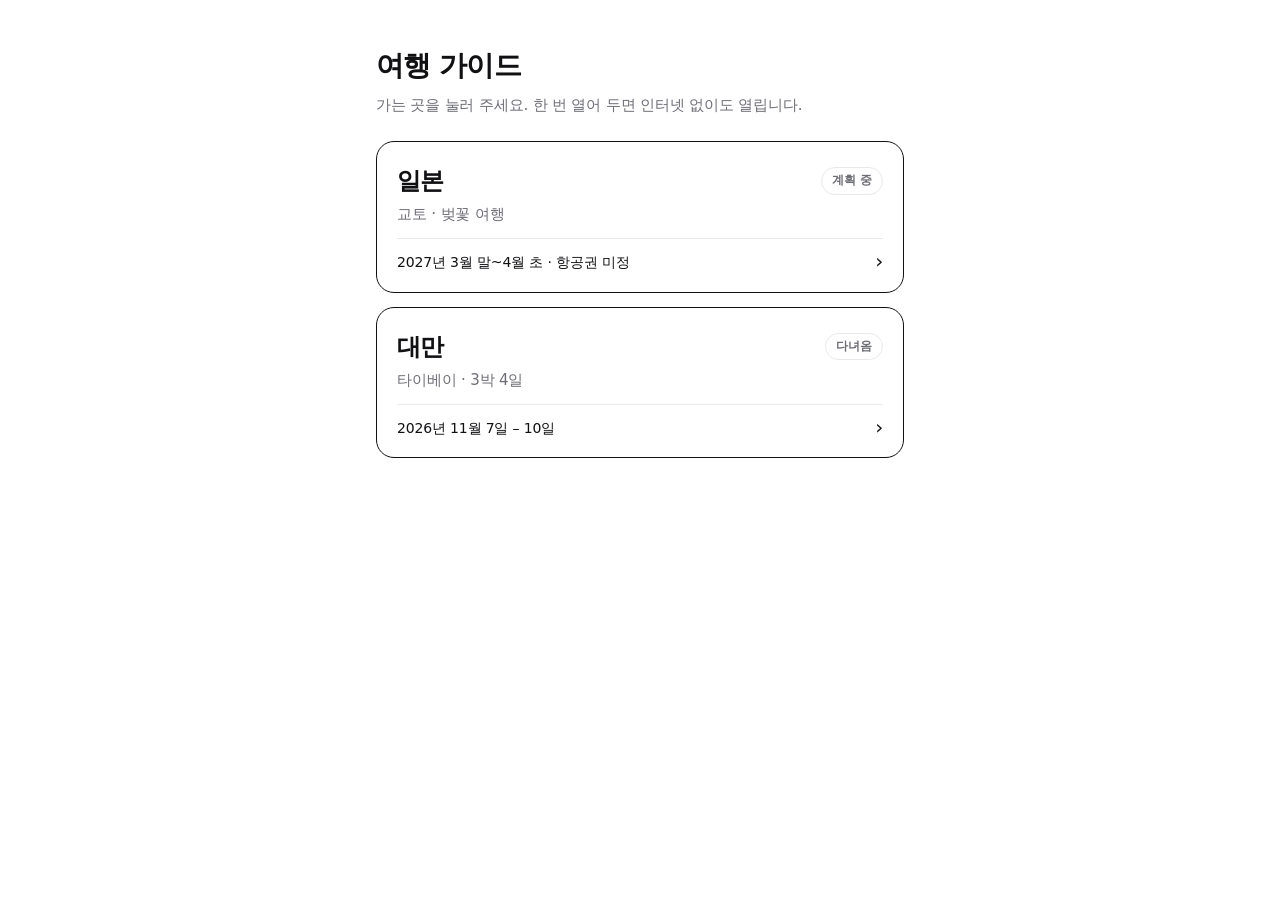
==== commit 6f3a6a9c: "일본(교토 벚꽃) 여행 가이드 추가, 첫 페이지에서 대만·일본 선택 - 루트는 여행 선택 페이지, 대만 가이드는 taiwan/ 으로 이동 - 일본: 일정(4박5일), 항공권 검색 " ====
--- a/index.html
+++ b/index.html
@@ -8,1393 +8,66 @@
 <meta name="theme-color" content="#0c0c0d" media="(prefers-color-scheme: dark)">
 <meta name="apple-mobile-web-app-capable" content="yes">
 <meta name="mobile-web-app-capable" content="yes">
-<meta name="apple-mobile-web-app-title" content="타이베이">
+<meta name="apple-mobile-web-app-title" content="여행">
 <meta name="apple-mobile-web-app-status-bar-style" content="default">
 <link rel="manifest" href="manifest.webmanifest">
 <link rel="icon" href="icon-192.png">
 <link rel="apple-touch-icon" href="icon-180.png">
-<title>타이베이 여행 가이드</title>
+<title>여행 가이드</title>
 <style>
-:root{
-  --bg:#fff; --card:#fff; --ink:#111114; --sub:#6e6e76; --line:#e9e9ec; --soft:#f4f4f6;
-  --accent:#c8102e; --accent-soft:#fdecef; --blue:#1f5fbf; --blue-soft:#eaf1fc;
-  --green:#16803f; --green-soft:#e8f5ed; --warn:#9a5b06; --warn-soft:#fbf3e4;
-  --purple:#7b3fb3; --purple-soft:#f1e9f9;
-  --mono:ui-monospace,SFMono-Regular,Menlo,Consolas,monospace;
-  --tab-h:58px;
-}
-@media (prefers-color-scheme: dark){
-  :root{
-    --bg:#0c0c0d; --card:#0c0c0d; --ink:#f3f3f5; --sub:#9a9aa3; --line:#262629; --soft:#18181a;
-    --accent:#ff6b7d; --accent-soft:#2c1519; --blue:#7aa9ff; --blue-soft:#16213a;
-    --green:#52d08a; --green-soft:#12261a; --warn:#f0b054; --warn-soft:#2a210f;
-    --purple:#b98af0; --purple-soft:#241a35;
-  }
-}
+:root{--bg:#fff;--ink:#111114;--sub:#6e6e76;--line:#e9e9ec;--soft:#f4f4f6;--accent:#c8102e;--green:#16803f}
+@media (prefers-color-scheme: dark){:root{--bg:#0c0c0d;--ink:#f3f3f5;--sub:#9a9aa3;--line:#262629;--soft:#18181a;--accent:#ff6b7d;--green:#52d08a}}
 *{box-sizing:border-box}
-html{scroll-behavior:smooth;-webkit-text-size-adjust:100%}
 body{margin:0;background:var(--bg);color:var(--ink);
-  font:16px/1.65 -apple-system,BlinkMacSystemFont,"Apple SD Gothic Neo","Pretendard","Noto Sans KR","Malgun Gothic",system-ui,sans-serif;
-  letter-spacing:-.01em;word-break:keep-all;overflow-wrap:break-word;
-  padding-bottom:calc(var(--tab-h) + env(safe-area-inset-bottom) + 28px)}
-a{color:inherit}
-button{-webkit-tap-highlight-color:transparent}
-
-/* top bar */
-.top{position:sticky;top:0;z-index:10;background:var(--bg);border-bottom:1px solid var(--line);padding-top:env(safe-area-inset-top)}
-.top .in{max-width:720px;margin:0 auto;height:52px;padding:0 16px;display:flex;align-items:center;justify-content:space-between}
-.top b{font-size:17px;letter-spacing:-.02em}
-.top span{font-size:13px;color:var(--sub);margin-left:8px}
-.iconbtn{width:40px;height:40px;border:0;background:transparent;color:var(--ink);display:grid;place-items:center;border-radius:50%;cursor:pointer;margin-right:-8px}
-.iconbtn svg{width:22px;height:22px;stroke:currentColor;fill:none;stroke-width:1.8;stroke-linecap:round}
-
-/* bottom tabs */
-nav.tabs{position:fixed;left:0;right:0;bottom:0;z-index:10;background:var(--bg);border-top:1px solid var(--line);padding-bottom:env(safe-area-inset-bottom)}
-nav.tabs .in{max-width:720px;margin:0 auto;display:grid;grid-template-columns:repeat(8,1fr)}
-nav.tabs button{font:inherit;font-size:10.5px;letter-spacing:-.04em;white-space:nowrap;border:0;background:none;color:var(--sub);height:var(--tab-h);display:flex;flex-direction:column;align-items:center;justify-content:center;gap:3px;cursor:pointer;padding:0}
-nav.tabs svg{width:22px;height:22px;stroke:currentColor;fill:none;stroke-width:1.7;stroke-linecap:round;stroke-linejoin:round}
-nav.tabs button[aria-selected="true"]{color:var(--ink);font-weight:700}
-nav.tabs button[aria-selected="true"] svg{stroke-width:2.2}
-
-.wrap{max-width:720px;margin:0 auto;padding:0 16px}
-.pane{display:none}.pane.on{display:block}
-section{scroll-margin-top:68px}
-.pane>section:first-child h2{margin-top:26px}
-h2{font-size:24px;font-weight:800;letter-spacing:-.03em;line-height:1.3;margin:48px 0 14px}
-h3{font-size:16px;font-weight:700;margin:24px 0 8px}
-.ghead{font-size:14px;font-weight:600;color:var(--sub);margin:36px 0 2px}
-p{margin:8px 0}
-ul,ol{padding-left:20px;margin:8px 0}
-li{margin:5px 0}
-.sub2{display:block;color:var(--sub);font-size:14px}
-.mono{font-family:var(--mono);overflow-wrap:anywhere}
-.more{font-size:14px;color:var(--sub)}
-
-/* flat blocks instead of boxed cards */
-.card{padding:18px 0;border-top:1px solid var(--line)}
-h2+.card,h2+.dev-legend+.card,h2+.note+.card{border-top:0;padding-top:4px}
-.card .card{border:0;padding:0;margin-top:10px}
-.grid{display:grid;gap:0 24px;grid-template-columns:repeat(auto-fit,minmax(250px,1fr))}
-.grid>.note{margin:8px 0}
-.card h3:first-child{margin-top:0}
-.kv{display:grid;grid-template-columns:auto 1fr;gap:6px 16px;font-size:15px;margin:8px 0}
-.kv dt{color:var(--sub)}
-.kv dd{margin:0;font-weight:600}
-
-/* callouts */
-.note{background:var(--soft);border-radius:12px;padding:13px 15px;margin:14px 0;font-size:15px;line-height:1.6}
-.note>b:first-child{display:block;margin-bottom:3px;font-size:13px;letter-spacing:0}
-.note.warn>b:first-child{color:var(--warn)}
-.note.bad>b:first-child{color:var(--accent)}
-.note.ok>b:first-child{color:var(--green)}
-.note.info>b:first-child{color:var(--blue)}
-.note .sub2{margin-top:2px}
-
-/* tables */
-table{width:100%;border-collapse:collapse;font-size:15px}
-th,td{text-align:left;padding:10px 8px 10px 0;border-bottom:1px solid var(--line);vertical-align:top}
-th{color:var(--sub);font-weight:600;font-size:13px}
-tr:last-child td{border-bottom:0}
-.tbl{overflow-x:auto}
-@media (max-width:620px){
-  table.stk tr:first-child{display:none}
-  table.stk,table.stk tbody,table.stk tr,table.stk td{display:block;width:100%}
-  table.stk tr{padding:11px 0;border-bottom:1px solid var(--line)}
-  table.stk tr:last-child{border-bottom:0}
-  table.stk td{border:0;padding:1px 0}
-  table.stk td:first-child{font-weight:700;font-size:16px}
-  table.stk td:not(:first-child){color:var(--sub);font-size:14px}
-  table.stk td:not(:first-child) b{color:var(--ink)}
-}
-
-/* tags */
-.tag{display:inline-block;white-space:nowrap;font-size:11px;padding:1px 8px;border-radius:999px;font-weight:700;vertical-align:2px;letter-spacing:0}
-.tag.main{background:var(--ink);color:var(--bg)}
-.tag.sub{border:1px solid var(--line);color:var(--sub)}
-.dev-legend{display:flex;gap:8px;flex-wrap:wrap;margin:0 0 6px}
-.dev{display:inline-block;font-size:12px;font-weight:700;padding:2px 9px;border-radius:999px;margin-right:4px;vertical-align:1px;border:1px solid var(--line);color:var(--sub);letter-spacing:0}
-.dev.g{color:var(--green);border-color:var(--green)}
-.dev.i{color:var(--blue);border-color:var(--blue)}
-.closed{display:inline-block;color:var(--accent);font-weight:700;font-size:12px;padding:0 7px;border:1px solid var(--accent);border-radius:999px;margin-left:4px}
-a.jump{font-size:13px;color:var(--blue);text-decoration:none;margin-left:4px;white-space:nowrap}
-
-/* checklist */
-.check{padding:0}
-.check li{list-style:none;margin:0}
-.check label{display:flex;gap:12px;align-items:flex-start;cursor:pointer;padding:9px 0}
-.check input{width:21px;height:21px;margin:2px 0 0;accent-color:var(--ink);flex:none}
-.check input:checked+span{color:var(--sub);text-decoration:line-through}
-
-/* summary bits */
-.big-addr{font-size:24px;font-weight:700;letter-spacing:.02em;text-align:center;padding:20px 8px;border:1.5px solid var(--ink);border-radius:14px;margin:10px 0;cursor:pointer;line-height:1.4}
-.big-addr::after{content:"탭하면 전체 화면으로 크게 보여줍니다";display:block;font-size:12px;font-weight:400;color:var(--sub);letter-spacing:0;margin-top:4px}
-.wx{display:grid;grid-template-columns:repeat(4,1fr);border:1px solid var(--line);border-radius:14px;overflow:hidden}
-.wx>div{padding:13px 4px;text-align:center;border-left:1px solid var(--line)}
-.wx>div:first-child{border-left:0}
-.wx b{display:block;font-size:13px;color:var(--sub);font-weight:600}
-.wx .hi{display:block;font-size:26px;font-weight:700;margin-top:4px;line-height:1.1}
-.wx .lo{display:block;font-size:17px;color:var(--sub)}
-.wx small{display:block;font-size:12px;color:var(--sub);margin-top:6px}
-.plug{display:flex;align-items:center;gap:12px;margin:8px 0}
-.plug>div{flex:1;background:var(--soft);border-radius:12px;padding:12px 14px}
-.plug small{display:block;color:var(--sub);font-size:12px}
-.plug span{color:var(--sub);font-size:13px;text-align:center;flex:none}
-@media (max-width:480px){.plug{flex-direction:column;align-items:stretch}.plug span{padding:0}.plug span::before{content:"↓ "}}
-ol.steps{margin:8px 0}
-
-/* timeline */
-.timeline{position:relative;margin:8px 0 0 5px;padding-left:20px;border-left:2px solid var(--line)}
-.timeline .t{position:relative;padding:5px 0 13px}
-.timeline .t::before{content:"";position:absolute;left:-27px;top:11px;width:11px;height:11px;border-radius:50%;background:var(--bg);border:2px solid var(--sub)}
-.timeline .t.key::before{background:var(--ink);border-color:var(--ink)}
-.timeline .time{font-family:var(--mono);font-weight:700;font-size:14px;margin-right:4px}
-
-/* places */
-.plist{display:grid;gap:0}
-.place{padding:20px 0;border-top:1px solid var(--line)}
-.ptop{display:flex;justify-content:space-between;gap:12px;align-items:flex-start}
-.pzh{font-size:19px;font-weight:700;line-height:1.35}
-.pko{font-size:14px;color:var(--sub)}
-.pmap{flex:none;font-size:13px;font-weight:600;text-decoration:none;color:var(--ink);border:1px solid var(--line);padding:6px 12px;border-radius:999px;white-space:nowrap}
-.ptop .num{display:inline-grid;place-items:center;width:21px;height:21px;border-radius:50%;color:#fff;font-size:11px;font-weight:700;margin-right:7px;vertical-align:2px}
-.memo{margin-top:10px;background:var(--soft);border-radius:8px;padding:6px 10px;font-size:14px;display:inline-block}
-.pdesc{font-size:15px;margin:10px 0}
-.pinfo{margin:0;font-size:14px;display:grid;gap:5px}
-.pinfo div{display:grid;grid-template-columns:38px 1fr;gap:8px}
-.pinfo dt{color:var(--sub)}.pinfo dd{margin:0}
-.pinfo a{text-decoration:none;color:var(--blue)}
-.ptip{margin-top:10px;font-size:14px;color:var(--sub)}
-.mapwrap{overflow:auto;-webkit-overflow-scrolling:touch;max-height:72vh;border-radius:12px;border:1px solid var(--line)}
-.pmapsvg{display:block;width:780px !important;max-width:none !important;height:auto}
-.pmapsvg text{font-family:inherit}
-.mapnote{font-size:13px;color:var(--sub);margin:8px 2px 0}
-.mbg{fill:#f3f1ea}.river{stroke:#bcd9ee}.rv{fill:#4a86b5;font-style:italic}
-.ml{fill:#1d1d1f;font-weight:600;paint-order:stroke;stroke:#f3f1ea;stroke-width:3px}
-.sl{fill:#5d5d63;paint-order:stroke;stroke:#f3f1ea;stroke-width:3px}
-.rl{fill:#8a8a90}.stn{fill:#fff;stroke:#555;stroke-width:2}
-.rd{stroke:#fff;stroke-width:7}.rdM{stroke:#fff;stroke-width:11}
-.lgbg{fill:#fff;fill-opacity:.88}.sc{stroke:#1d1d1f}
-@media (prefers-color-scheme: dark){
- .mbg{fill:#24242a}.river{stroke:#22384f}.rv{fill:#6ea2ff}
- .ml{fill:#f2f2f4;stroke:#24242a}.sl{fill:#a8a8b0;stroke:#24242a}
- .rl{fill:#8a8a95}.stn{fill:#24242a;stroke:#ccc}
- .rd{stroke:#3a3a42}.rdM{stroke:#47474f}.lgbg{fill:#1e1e21}.sc{stroke:#f2f2f4}
-}
-.pane svg{display:block;width:100%;height:auto}
-.pane svg text{font-family:inherit}
-
-/* talk (회화) */
-.tbar{position:sticky;top:calc(52px + env(safe-area-inset-top));z-index:5;background:var(--bg);margin:0 -16px;padding:10px 16px 0;border-bottom:1px solid var(--line)}
-.seg{display:inline-flex;border:1px solid var(--line);border-radius:999px;padding:2px;background:var(--soft)}
-.seg button{font:inherit;font-size:13px;font-weight:600;border:0;background:none;color:var(--sub);padding:5px 14px;border-radius:999px;cursor:pointer}
-.seg button[aria-pressed="true"]{background:var(--ink);color:var(--bg)}
-.tbar .row{display:flex;align-items:center;justify-content:space-between;gap:10px}
-.tbar .row small{color:var(--sub);font-size:12px}
-.tchips{display:flex;gap:6px;overflow-x:auto;padding:10px 16px 10px;margin:0 -16px;scrollbar-width:none;-webkit-overflow-scrolling:touch}
-.tchips::-webkit-scrollbar{display:none}
-.tchips a{flex:none;font-size:13px;font-weight:600;text-decoration:none;padding:5px 12px;border-radius:999px;border:1px solid var(--line);color:var(--ink);background:var(--bg)}
-.tchips a:active{background:var(--soft)}
-.pgroup{scroll-margin-top:190px;margin-top:8px}
-.hide{display:none !important}
-.tsearch{display:block;width:100%;font:inherit;font-size:16px;padding:11px 14px;border:0;border-radius:12px;background:var(--soft);color:var(--ink);outline:none;margin-bottom:8px;-webkit-appearance:none}
-.qk{display:flex;gap:6px;overflow-x:auto;scrollbar-width:none;margin:0 -16px 8px;padding:0 16px}
-.qk::-webkit-scrollbar{display:none}
-.qk button{flex:none;font:inherit;font-size:13px;border:0;background:var(--soft);color:var(--ink);border-radius:999px;padding:5px 12px;cursor:pointer}
-.tempty{font-size:13px;color:var(--sub);margin:8px 0 0}
-.day h3{font-size:17px;margin:26px 0 4px}
-.pgroup h3{font-size:19px;font-weight:800;margin:30px 0 2px;letter-spacing:-.02em}
-.pgroup .gd{font-size:13px;color:var(--sub);margin:0 0 6px}
-.phrase{display:flex;align-items:stretch;border-top:1px solid var(--line)}
-.phrase:last-child{border-bottom:1px solid var(--line)}
-.phrase .pm{flex:1;min-width:0;text-align:left;font:inherit;color:inherit;background:none;border:0;padding:13px 4px 13px 0;cursor:pointer;display:block}
-.phrase .zh{display:block;font-size:21px;font-weight:700;line-height:1.35;letter-spacing:0;word-break:normal}
-.phrase .ko{display:block;font-size:15px;margin-top:2px}
-.phrase .rom{display:block;font-size:13px;color:var(--sub);margin-top:2px;word-break:normal}
-.phrase .nt{display:block;font-size:13px;color:var(--green);margin-top:3px}
-.phrase .play{flex:none;width:58px;border:0;background:none;color:var(--ink);cursor:pointer;display:grid;place-items:center;padding:0}
-.phrase .play i{width:40px;height:40px;border-radius:50%;background:var(--soft);display:grid;place-items:center}
-.phrase .play svg{width:16px;height:16px;fill:currentColor;margin-left:2px}
-.phrase .play.on i{background:var(--ink);color:var(--bg)}
-.nums{display:grid;grid-template-columns:repeat(4,1fr);gap:8px;margin:10px 0}
-.nums button{font:inherit;border:1px solid var(--line);background:var(--bg);color:var(--ink);border-radius:12px;padding:10px 4px;cursor:pointer;text-align:center;line-height:1.3}
-.nums button:active{background:var(--soft)}
-.nums b{display:block;font-size:20px;letter-spacing:0}
-.nums small{display:block;font-size:11px;color:var(--sub);letter-spacing:0}
-.nums em{display:block;font-style:normal;font-size:12px;color:var(--sub);margin-top:2px}
-details.help{background:var(--soft);border-radius:12px;padding:12px 15px;margin:12px 0;font-size:14px}
-details.help summary{cursor:pointer;font-weight:700;font-size:14px}
-.vstat{font-size:13px;color:var(--sub);margin:6px 0 0}
-.vstat.bad{color:var(--accent)}
-
-/* full-screen "show to staff" */
-.big{position:fixed;inset:0;z-index:40;background:var(--bg);display:none;flex-direction:column;padding:calc(env(safe-area-inset-top) + 12px) 20px calc(env(safe-area-inset-bottom) + 8px)}
-.big.on{display:flex}
-.big .bx{margin:auto 0;text-align:center}
-.big .bz{font-size:clamp(34px,11vw,72px);font-weight:800;line-height:1.3;letter-spacing:0;word-break:normal}
-.big .bz.addr{font-size:clamp(30px,9vw,60px)}
-.big .bk{font-size:18px;color:var(--sub);margin-top:16px}
-.big .br{font-size:15px;color:var(--sub);margin-top:6px}
-.big .bbar{display:flex;gap:10px;padding:12px 0 8px}
-.big .bbar button{flex:1;font:inherit;font-size:16px;font-weight:700;height:52px;border-radius:14px;border:1px solid var(--line);background:var(--soft);color:var(--ink);cursor:pointer}
-.big .bbar .pri{background:var(--ink);color:var(--bg);border-color:var(--ink)}
-
-/* search */
-.sov{position:fixed;inset:0;z-index:30;background:rgba(0,0,0,.4);display:none}
-.sov.on{display:block}
-.sbox{background:var(--bg);max-width:720px;margin:0 auto;height:100%;display:flex;flex-direction:column}
-.shead{display:flex;gap:8px;padding:calc(env(safe-area-inset-top) + 10px) 16px 10px;border-bottom:1px solid var(--line)}
-.shead input{flex:1;font:inherit;font-size:17px;padding:10px 14px;border:0;border-radius:12px;background:var(--soft);color:var(--ink);min-width:0;outline:none}
-.shead button{font:inherit;border:0;background:transparent;color:var(--ink);font-size:15px;font-weight:600;cursor:pointer;padding:0 4px}
-.schips{display:flex;flex-wrap:wrap;gap:6px;padding:12px 16px 0}
-.schips button{font:inherit;font-size:13px;border:1px solid var(--line);background:var(--bg);color:var(--ink);border-radius:999px;padding:4px 11px;cursor:pointer}
-.sres{overflow-y:auto;padding:8px 16px 40px;flex:1}
-.sitem{display:block;width:100%;text-align:left;font:inherit;background:none;border:0;border-bottom:1px solid var(--line);padding:12px 0;color:var(--ink);cursor:pointer}
-.sitem .where{font-size:12px;color:var(--sub);font-weight:600}
-.sitem .snip{font-size:15px;margin-top:2px}
-.scount{font-size:13px;color:var(--sub);margin-top:10px}
-mark.hl{background:#ffe066;color:#111;border-radius:3px;padding:0 1px}
-.flash{animation:flash 1.8s ease}
-@keyframes flash{0%,40%{box-shadow:0 0 0 4px #ffe066;background:#ffe066;border-radius:6px}100%{box-shadow:0 0 0 0 transparent}}
-
-/* accordion */
-details.acc{border-top:1px solid var(--line)}
-.pane>details.acc:first-child,.pane>section:first-child>details.acc:first-child{border-top:0}
-details.acc>summary,details.daydet>summary,details.pmore>summary{list-style:none;cursor:pointer;-webkit-tap-highlight-color:transparent}
-details.acc>summary::-webkit-details-marker,details.daydet>summary::-webkit-details-marker,details.pmore>summary::-webkit-details-marker{display:none}
-details.acc>summary{display:flex;justify-content:space-between;align-items:center;gap:12px;padding:15px 0}
-details.acc>summary h2{margin:0 !important;font-size:19px}
-details.acc>summary::after,details.daydet>summary::after{content:"";flex:none;width:9px;height:9px;margin:0 4px 3px 0;border-right:2px solid var(--sub);border-bottom:2px solid var(--sub);transform:rotate(45deg);transition:transform .2s}
-details.acc[open]>summary::after,details.daydet[open]>summary::after{transform:rotate(-135deg);margin-bottom:-3px}
-.accbody{padding-bottom:18px}
-.accbody>.card:first-child{border-top:0;padding-top:4px}
-section.flat>h2{margin-top:26px}
-details.daydet{border-top:1px solid var(--line)}
-details.daydet:first-child{border-top:0}
-details.daydet>summary{display:flex;justify-content:space-between;align-items:center;padding:14px 0}
-details.daydet>summary b{font-size:17px}
-details.daydet>summary small{color:var(--sub);font-size:13px;margin-left:8px;font-weight:400}
-details.daydet .timeline{margin-bottom:14px}
-details.pmore{margin:0}
-details.pmore>summary{display:none}
-.ptop{cursor:pointer;align-items:center}
-.ptop .chev{flex:none;width:9px;height:9px;margin:0 6px 3px 2px;border-right:2px solid var(--sub);border-bottom:2px solid var(--sub);transform:rotate(45deg);transition:transform .2s}
-.place.open .ptop .chev{transform:rotate(-135deg);margin-bottom:-3px}
-.ptop .pmap{width:38px;height:38px;padding:0;display:grid;place-items:center;border-radius:50%}
-.ptop .pmap svg{width:18px;height:18px;stroke:currentColor;fill:none;stroke-width:1.9;stroke-linecap:round;stroke-linejoin:round}
-.ptop .rt{display:flex;align-items:center;gap:8px;flex:none}
-.place .memo{background:none;padding:0;margin:2px 0 0;display:block;font-size:13px;color:var(--accent)}
-.place .memo b{font-weight:600}
-.place details.pmore[open]{margin-top:10px}
-.kws{display:grid;grid-template-columns:1fr 1fr;gap:6px;margin:8px 0 4px}
-.kw{display:block;text-decoration:none;color:inherit;background:var(--soft);border-radius:10px;padding:7px 11px}
-.kw b{display:block;font-size:16px;letter-spacing:0;word-break:normal;line-height:1.35}
-.kw span{display:block;font-size:12px;color:var(--sub);line-height:1.4}
-#kw h3{font-size:14px;color:var(--sub);font-weight:600;margin:18px 0 0}
-#kw .more{margin:6px 0 0}
-
-.place{padding:14px 0}
-.offstat{font-size:12px;color:var(--sub)}
-
-footer{margin-top:48px;color:var(--sub);font-size:12px;line-height:1.6}
-footer a{color:var(--sub)}
-
-@media (min-width:721px){h2{font-size:26px}}
-@media print{
-  .top,nav.tabs,.tbar,.tchips,.big,.sov{display:none !important}
-  .pane{display:block !important}
-  body{padding-bottom:0}
-  .card,.place,.phrase{break-inside:avoid}
-}
+  font:16px/1.6 -apple-system,BlinkMacSystemFont,"Apple SD Gothic Neo","Pretendard","Noto Sans KR","Malgun Gothic",system-ui,sans-serif;
+  letter-spacing:-.01em;word-break:keep-all;padding:env(safe-area-inset-top) 0 calc(28px + env(safe-area-inset-bottom))}
+.wrap{max-width:560px;margin:0 auto;padding:0 16px}
+h1{font-size:28px;font-weight:800;letter-spacing:-.03em;margin:44px 0 4px}
+.lead{color:var(--sub);margin:0 0 24px;font-size:15px}
+a.trip{display:block;text-decoration:none;color:inherit;border:1.5px solid var(--ink);border-radius:18px;padding:20px 20px 18px;margin:0 0 14px;-webkit-tap-highlight-color:transparent}
+a.trip:active{background:var(--soft)}
+a.trip .row{display:flex;align-items:center;justify-content:space-between;gap:12px}
+a.trip b{font-size:24px;font-weight:800;letter-spacing:-.03em}
+a.trip .chip{font-size:12px;font-weight:700;padding:3px 10px;border-radius:999px;border:1px solid var(--line);color:var(--sub);white-space:nowrap}
+a.trip .chip.live{color:var(--accent);border-color:var(--accent)}
+a.trip .city{display:block;font-size:15px;color:var(--sub);margin-top:2px}
+a.trip .meta{display:block;font-size:14px;margin-top:12px;padding-top:12px;border-top:1px solid var(--line)}
+a.trip .go{float:right;font-size:20px;line-height:1}
+.offstat{font-size:12px;color:var(--sub);margin-top:24px}
 </style>
 </head>
 <body>
+<main class="wrap">
+  <h1>여행 가이드</h1>
+  <p class="lead">가는 곳을 눌러 주세요. 한 번 열어 두면 인터넷 없이도 열립니다.</p>
 
-<header class="top"><div class="in">
-  <div><b>타이베이 3박 4일</b><span>11.7 토 – 11.10 화</span></div>
-  <button class="iconbtn" id="sbtn" aria-label="검색"><svg viewBox="0 0 24 24"><circle cx="11" cy="11" r="7"/><path d="M20 20l-3.6-3.6"/></svg></button>
-</div></header>
+  <a class="trip" href="japan/" id="jp">
+    <span class="row"><b>일본</b><span class="chip" id="jpchip">계획 중</span></span>
+    <span class="city">교토 · 벚꽃 여행</span>
+    <span class="meta">2027년 3월 말~4월 초 · 항공권 미정 <span class="go">›</span></span>
+  </a>
 
-<main class="wrap">
-<div class="pane" id="tab-home" role="tabpanel"><section id="summary">
-  <h2>여행 요약</h2>
-  <div class="grid">
-    <div class="card">
-      <h3 style="margin-top:0"> 가는 편 · 11/7(토)</h3>
-      <dl class="kv">
-        <dt>항공편</dt><dd>아시아나 OZ711</dd>
-        <dt>출발</dt><dd>인천 08:00 (제2터미널)</dd>
-        <dt>도착</dt><dd>타오위안 09:50 (현지시간)</dd>
-        <dt>공항 도착</dt><dd>05:30~06:00 권장</dd>
-      </dl>
-    </div>
-    <div class="card">
-      <h3 style="margin-top:0"> 오는 편 · 11/10(화)</h3>
-      <dl class="kv">
-        <dt>항공편</dt><dd>아시아나 OZ712</dd>
-        <dt>출발</dt><dd>타오위안 11:05</dd>
-        <dt>도착</dt><dd>인천 14:40 (제2터미널)</dd>
-        <dt>숙소 출발</dt><dd>07:15 전후</dd>
-      </dl>
-    </div>
-  </div>
-  <div class="card" style="margin-top:12px">
-    <h3 style="margin-top:0"> 숙소 (4일 동안 같은 곳)</h3>
-    <div class="big-addr" role="button" tabindex="0">台北市萬華區峨眉街5號</div>
-    <p style="text-align:center;margin:0;color:var(--sub)">No. 5, Emei St., Wanhua Dist., Taipei City 108<br>가까운 역: MRT 시먼역(西門) 6번 출구 · 택시 기사님께 이 화면을 보여주세요</p>
-  </div>
-  <div class="note info"><b>시차</b>대만은 한국보다 1시간 느립니다. 한국이 오전 9시면 대만은 오전 8시입니다. 이 문서의 대만 시간은 모두 현지 시간입니다.</div>
+  <a class="trip" href="taiwan/" id="tw">
+    <span class="row"><b>대만</b><span class="chip" id="twchip">다녀옴</span></span>
+    <span class="city">타이베이 · 3박 4일</span>
+    <span class="meta">2026년 11월 7일 – 10일 <span class="go">›</span></span>
+  </a>
+
   <p class="offstat" id="offstat"></p>
-</section><section id="plan"><h2>일정</h2><div id="plan-body"></div><div class="grid" style="margin-top:12px"><div class="note ok" style="margin:8px 0"><b>꼭 먹을 것 ① 딘타이펑</b>7일 12시 푸싱점 예정입니다. 대기가 길 수 있으니 번호표를 먼저 받으세요. 지점 정보는 <a href="#places" data-go="places">장소 탭</a>에 있습니다.</div><div class="note warn" style="margin:8px 0"><b>이갑자(一甲子) 영업일 주의</b>일요일 휴무, 토요일은 14시까지입니다. 7일 21시 배달은 어려우니 월요일(9일) 점심 등으로 옮기는 것을 권합니다. 숙소에서 걸어서 10~15분입니다.</div></div></section><section id="weather">
-  <h2>날씨 예보 (시먼딩 기준)</h2>
-  <div class="card">
-    <div class="wx"><div><b>11/7 토</b><span class="hi">24°</span><span class="lo">22°</span><small>강수 15%</small></div><div><b>11/8 일</b><span class="hi">28°</span><span class="lo">22°</span><small>강수 0%</small></div><div><b>11/9 월</b><span class="hi">23°</span><span class="lo">18°</span><small>강수 15%</small></div><div><b>11/10 화</b><span class="hi">20°</span><span class="lo">18°</span><small>강수 15%</small></div></div><p class="more" style="margin:6px 0 0">큰 숫자는 최고, 작은 숫자는 최저 기온입니다.</p>
-    <div class="grid" style="margin-top:12px">
-      <div class="note info" style="margin:0"><b>7~8일 (토·일)</b>반팔이 맞는 날씨입니다. 일요일은 낮 28℃까지 올라 덥습니다.</div>
-      <div class="note warn" style="margin:0"><b>9~10일 (월·화)</b>최저 18℃로 쌀쌀해집니다. 얇은 겉옷이나 가디건을 꼭 챙기세요.</div>
-    </div>
-    <div class="note info"><b> 우산</b>강수확률은 낮지만 11월 타이베이는 갑자기 소나기가 오는 일이 많습니다. <b>접이식 우산 하나는 챙기시길 권합니다.</b> 편의점에서도 쉽게 살 수 있습니다.</div>
-    <p style="font-size:13px;color:var(--sub);margin:0">※ 11월 5일 기준 예보입니다. 출발 전에 한 번 더 확인해 주세요.</p>
-  </div>
-</section></div><div class="pane" id="tab-plan" role="tabpanel"><section id="plan2" class="flat"><h2>일정 (11/7–11/10)</h2><div id="plan-body2"></div><div class="grid" id="plan-notes2" style="margin-top:12px"></div></section></div><div class="pane" id="tab-before" role="tabpanel"><section id="check"><h2>출발 전 체크리스트</h2>
-<div class="card">
-  <h3 style="margin-top:0"> 서류·입국</h3>
-  <ul class="check">
-    <li><label><input type="checkbox"><span><b>TWAC 온라인 입국신고서 제출</b> → 완료 메일 확인 <a href="#twac" class="jump">방법 ↓</a></span></label></li>
-    <li><label><input type="checkbox"><span>여권 유효기간 확인 (6개월 이상 남은 것이 안전)</span></label></li>
-    <li><label><input type="checkbox" checked><span>여행자 보험 가입 (카카오페이)</span></label></li>
-  </ul>
-  <h3> 결제</h3>
-  <ul class="check">
-    <li><label><input type="checkbox" checked><span>트래블월렛에 대만달러(TWD) 충전 </span></label></li>
-    <li><label><input type="checkbox"><span>와이프 토스: <b>외화통장을 해외결제 계좌로 설정</b></span></label></li>
-    <li><label><input type="checkbox"><span>트래블월렛·토스·신한카드 모두 <b>해외 원화결제(DCC) 차단</b></span></label></li>
-    <li><label><input type="checkbox"><span>신한카드 해외 사용 가능 상태인지 확인</span></label></li>
-    <li><label><input type="checkbox"><span>라인페이(신한카드 앱) 대만 결제 되는지 확인</span></label></li>
-  </ul>
-  <h3> 앱 (한국에서 미리)</h3>
-  <ul class="check">
-    <li><label><input type="checkbox"><span><b>Uber 앱</b> 로그인 + 카드 등록 (택시용, 한 명만 해도 됨) <a href="#apps" class="jump">이유 ↓</a></span></label></li>
-    <li><label><input type="checkbox"><span><b>Uber Eats 앱</b> 로그인 + 카드 등록 (배달용)</span></label></li>
-    <li><label><input type="checkbox"><span>eSIM 또는 유심 구매·설치</span></label></li>
-    <li><label><input type="checkbox"><span>구글 지도 '대만' 목록 열리는지 확인</span></label></li>
-    <li><label><input type="checkbox"><span> <b>구글 지도 오프라인 지도</b> 받기: 타이베이 시내 + 지우펀 (두 폰 모두, 와이파이) <a href="#offmap" class="jump">방법 ↓</a></span></label></li>
-    <li><label><input type="checkbox"><span> <b>갤럭시 AI 언어팩</b> 중국어·한국어 받기 (와이파이) <a href="#translate" class="jump">방법 ↓</a></span></label></li>
-    <li><label><input type="checkbox"><span> <b>아이폰 번역 언어</b> 중국어(번체)·한국어 받기 (와이프)</span></label></li>
-    <li><label><input type="checkbox"><span> <b>구글 번역 오프라인 중국어(번체)</b> 받기 + 파파고 설치 (두 폰 모두)</span></label></li>
-    <li><label><input type="checkbox"><span>비행기 모드에서 카메라 번역·통역 되는지 테스트</span></label></li>
-  </ul>
-  <h3> 짐</h3>
-  <ul class="check">
-    <li><label><input type="checkbox"><span><b>A타입(11자) 플러그 어댑터</b></span></label></li>
-    <li><label><input type="checkbox"><span>접이식 우산, 얇은 겉옷 (9~10일 쌀쌀, 지우펀은 더 추움)</span></label></li>
-    <li><label><input type="checkbox"><span>보조배터리는 <b>기내 가방</b>에 (100Wh 이하)</span></label></li>
-    <li><label><input type="checkbox"><span>가방에 <b>고기 든 음식, 생과일, 전자담배</b> 없는지 확인 <a href="#ban" class="jump">목록 ↓</a></span></label></li>
-    <li><label><input type="checkbox"><span>편한 신발 (지우펀 계단·비탈)</span></label></li>
-  </ul>
-  <h3> 출발일</h3>
-  <ul class="check">
-    <li><label><input type="checkbox"><span>인천공항 <b>제2터미널</b> 05:30~06:00 도착할 교통편·첫차 확인</span></label></li>
-  </ul>
-  <p style="font-size:13px;color:var(--sub);margin:8px 0 0">※ 체크 표시는 이 기기에 저장됩니다.</p>
-</div>
-<h3>콘센트 모양</h3>
-  <div class="card">
-    <div class="plug"><div><small>한국</small><b>220V · 둥근 2핀</b></div><span>어댑터</span><div><small>대만</small><b>110V · 납작한 11자 (A타입)</b></div></div>
-    <p style="margin:8px 0 0;font-size:15px">휴대폰과 노트북 충전기는 대부분 프리볼트(100~240V)라 <b>어댑터만 끼우면 됩니다.</b> 드라이기나 고데기 같은 220V 전용 기기는 쓸 수 없습니다.</p>
-  </div>
-</section><section id="apps"><h2>앱 미리 설치·설정</h2>
-<div class="note warn"><b>왜 한국에서 미리 해야 하나요?</b>로그인할 때 <b>문자 인증</b>이 필요한 경우가 많은데, 데이터 전용 eSIM을 쓰면 대만에서 한국 번호로 문자를 못 받을 수 있습니다. 카드 등록도 미리 해두면 현지에서 바로 쓸 수 있습니다.</div>
-<div class="card tbl">
-  <table>
-    <tr><th>앱</th><th>용도</th><th>미리 할 일</th></tr>
-    <tr><td><b>Uber</b></td><td>택시·차량 호출</td><td>한국 계정 로그인, 트래블월렛 카드 등록</td></tr>
-    <tr><td><b>Uber Eats</b></td><td>숙소로 음식 배달</td><td>로그인, 트래블월렛 카드 등록 (거절되면 신한카드)</td></tr>
-    <tr><td><b>구글 지도</b></td><td>길찾기, 버스 시간, 저장한 '대만' 목록</td><td>목록 확인 + 오프라인 지도 받기</td></tr>
-    <tr><td><b>구글 번역 · 파파고</b></td><td>메뉴판 카메라 번역</td><td>설치 + 오프라인 언어 받기 (아래 번역 준비 참고)</td></tr>
-    <tr><td><b>트래블월렛 · 토스</b></td><td>잔액 확인, 카드 정지</td><td>로그인 상태 확인</td></tr>
-    <tr><td><b>카카오페이</b></td><td>여행자 보험 확인·청구</td><td>보험 가입 내역과 긴급지원 연락처 확인</td></tr>
-    <tr><td><b>카카오 T</b> (선택)</td><td>해외 차량 호출</td><td>대만 지원 여부를 앱에서 확인 <a href="#transit" class="jump" data-go="move">→ 이동 탭</a></td></tr>
-  </table>
-</div>
-<p style="font-size:13px;color:var(--sub)">Uber Eats는 위치가 대만으로 바뀌기 전에는 대만 가게가 안 보이는 게 정상입니다. 주문 방법은 '대만에서' 탭에 있습니다.</p>
-</section><section id="translate"><h2>번역 준비 (폴드7 · 아이폰)</h2>
-<div class="dev-legend"><span class="dev g"> 갤럭시 폴드7 (요한)</span><span class="dev i"> 아이폰 (와이프)</span></div>
-<div class="note info"><b>어떤 언어를 받아야 하나요?</b>대만은 <b>중국어(만다린)</b>를 쓰고 글자는 <b>번체자(繁體)</b>입니다. 언어를 고를 때 <b>'중국어(번체)'</b>나 <b>'중국어(대만)'</b>이 있으면 그것을, 없으면 그냥 '중국어'를 받으세요. '대만어(台語)'는 받을 필요 없습니다. 말소리(만다린)는 중국 본토와 같아서 통역도 '중국어'로 됩니다.</div>
-<div class="note warn"><b>언제 하나요?</b>언어팩은 수백 MB까지 될 수 있으니 <b>출국 전 집 와이파이에서</b> 받으세요. 받은 뒤 <b>비행기 모드로 켜서 테스트</b>하면, 현지에서 데이터가 안 될 때도 쓸 수 있는지 확인됩니다.</div>
-
-<div class="card">
-  <h3 style="margin-top:0"><span class="dev g"> 폴드7</span> ① 갤럭시 AI 언어팩 <span class="tag main">필수</span></h3>
-  <p style="margin:0 0 6px">폴드7에 들어 있는 <b>통역(대화 통역), 실시간 통화 통역, 채팅 번역, 사진 속 글자 번역</b>이 이 언어팩을 씁니다.</p>
-  <ol>
-    <li><b>설정 → Galaxy AI</b>로 들어갑니다.</li>
-    <li><b>통역</b>(또는 '실시간 통역') 항목을 누르고, 안에 있는 <b>언어팩</b> 메뉴로 들어갑니다.</li>
-    <li><b>중국어</b>와 <b>한국어</b> 옆의 다운로드 버튼을 누릅니다.</li>
-    <li>같은 화면이나 Galaxy AI 설정에 <b>'기기에서만 데이터 처리'</b> 옵션이 있으면 켜서 오프라인으로 되는지 확인해 보세요. 평소에는 꺼두셔도 됩니다.</li>
-  </ol>
-  <p style="font-size:13px;color:var(--sub);margin:4px 0 0">※ 메뉴 이름과 위치는 소프트웨어 버전에 따라 조금 다를 수 있습니다. 설정 맨 위 검색창에 <b>'언어팩'</b>이나 <b>'통역'</b>을 검색하면 바로 찾을 수 있습니다.</p>
-  <h3>폴드7에서 통역 쓰는 법</h3>
-  <ul>
-    <li><b>대화 통역</b>: 빠른 설정 패널(위에서 아래로 쓸어내리기)에 '통역' 버튼을 추가해 두면 바로 켤 수 있습니다. 한국어 ↔ 중국어를 고르고 말하면 번역해서 읽어줍니다.</li>
-    <li><b>마주 보고 대화</b>: 화면을 반쯤 접어 세우거나, 대화 모드에서 <b>커버 화면에 상대방 쪽 번역</b>을 띄우는 기능을 쓰면 상대가 바로 읽을 수 있습니다.</li>
-    <li><b>통화 통역</b>: 식당 예약 등으로 전화할 때 전화 앱의 통화 통역 기능을 켜면 통화 중에 번역됩니다.</li>
-  </ul>
-</div>
-
-<div class="card">
-  <h3 style="margin-top:0"><span class="dev i"> 아이폰</span> ① 애플 번역 언어 다운로드 <span class="tag main">필수</span></h3>
-  <p style="margin:0 0 6px">아이폰 기본 <b>번역 앱, 카메라·사진의 글자 인식(라이브 텍스트) 번역</b>이 이 언어를 씁니다.</p>
-  <ol>
-    <li><b>설정 → 앱 → 번역</b>으로 들어갑니다. (iOS 버전에 따라 <b>설정 → 번역</b>)</li>
-    <li><b>다운로드된 언어</b>를 누르고 <b>중국어(번체)</b>(또는 '중국어(대만)')와 <b>한국어</b> 옆의 다운로드 버튼을 누릅니다.</li>
-    <li>같은 화면의 <b>'기기 내 모드'</b>를 켜면 인터넷 없이 번역되는지 확인할 수 있습니다.</li>
-  </ol>
-  <p style="font-size:13px;color:var(--sub);margin:4px 0 0">※ 설정 검색창에 '번역'을 검색하면 바로 찾을 수 있습니다.</p>
-  <h3>아이폰에서 쓰는 법</h3>
-  <ul>
-    <li><b>메뉴판 비추기</b>: <b>번역 앱 → 카메라</b> 탭에서 메뉴판을 비추면 글자 위에 한국어가 덮여 보입니다.</li>
-    <li><b>카메라 앱으로 바로</b>: 카메라를 글자에 비추면 오른쪽 아래에 <b>글자 인식 버튼</b>이 나옵니다. 누르고 <b>번역</b>을 고르세요.</li>
-    <li><b>찍어둔 사진</b>: 사진 앱에서 사진을 열고 <b>글자 인식 버튼 → 번역</b>.</li>
-    <li><b>대화</b>: 번역 앱 → <b>대화</b> 탭에서 한국어 ↔ 중국어로 말하면 번역해서 읽어줍니다. 화면을 상대에게 보여주는 모드도 있습니다.</li>
-    <li><b>빠르게 켜기</b>: 설정 → 제어 센터에 <b>번역</b> 버튼을 추가해 두면 바로 열 수 있습니다.</li>
-  </ul>
-</div>
-<div class="card">
-  <h3 style="margin-top:0"><span class="dev g">폴드7</span><span class="dev i">아이폰</span> ② 구글 번역 앱 + 오프라인 중국어 <span class="tag main">둘 다 필수</span></h3>
-  <p style="margin:0 0 6px">메뉴판·간판을 <b>카메라로 비추면 바로 번역</b>되는 기능이 가장 쓸모 있습니다.</p>
-  <ol>
-    <li><b>Google 번역</b>을 설치하거나 업데이트합니다. (폴드7은 플레이스토어, 아이폰은 앱스토어)</li>
-    <li>앱 위쪽 언어 선택에서 <b>중국어(번체)</b> → <b>한국어</b>로 맞춥니다.</li>
-    <li>언어 이름을 누르면 나오는 목록에서 중국어 옆의 <b>다운로드(↓) 아이콘</b>을 눌러 오프라인 언어를 받습니다. 한국어도 함께 받으세요. <br><span class="sub2"> 폴드7: 프로필 아이콘 → 설정 → '오프라인 번역 언어' ·  아이폰: 프로필 아이콘 → <b>오프라인 언어</b>에서도 받을 수 있습니다.</span></li>
-    <li>비행기 모드에서 <b>카메라 → 실시간 번역</b>이 되는지 확인합니다.</li>
-  </ol>
-  <p style="font-size:13px;color:var(--sub);margin:4px 0 0">※ 오프라인에서는 글자·카메라 번역은 잘 되지만, 음성 번역은 인터넷이 있을 때가 더 정확합니다.</p>
-</div>
-
-<div class="card">
-  <h3 style="margin-top:0"><span class="dev g">폴드7</span><span class="dev i">아이폰</span> ③ 파파고 <span class="tag sub">추천</span></h3>
-  <p style="margin:0 0 6px">한국어 번역 품질이 자연스러워 메뉴 설명을 읽을 때 좋습니다. <b>이미지 번역</b>으로 메뉴판 사진을 찍으면 글자 위에 한국어가 덮여 보입니다.</p>
-  <ol>
-    <li>파파고 설치 → 언어를 <b>중국어(번체)</b> ↔ 한국어로 설정</li>
-    <li>앱 설정에 <b>오프라인 번역</b> 메뉴가 있으면 한국어-중국어 팩을 받아 두세요.</li>
-  </ol>
-  <p style="font-size:13px;color:var(--sub);margin:4px 0 0">※ 파파고 이미지 번역은 인터넷이 필요할 수 있습니다. 데이터가 안 될 때는 ②의 구글 번역을 쓰세요.</p>
-</div>
-
-<div class="card">
-  <h3 style="margin-top:0">④ 있으면 편한 것 <span class="tag sub">선택</span></h3>
-  <p style="margin:0 0 4px;font-weight:700"> 폴드7</p>
-  <ul>
-    <li><b>서클 투 서치</b>: 아무 화면에서나 <b>하단 네비게이션 바(홈)를 길게 누르고</b> 글자에 동그라미 → '번역'. 인스타·구글 지도 리뷰의 중국어를 바로 번역할 때 좋습니다. 인터넷이 필요합니다.</li>
-    <li><b>사진 속 글자 복사</b>: 갤러리에서 사진을 열면 글자를 인식하는 버튼(T 모양)이 나옵니다. 누르면 글자를 복사하거나 번역할 수 있어, 낮에 찍은 메뉴판·안내문을 나중에 번역할 때 좋습니다.</li>
-    <li><b>삼성 키보드에 중국어 추가</b>: 설정 → 일반 → 삼성 키보드 설정 → 언어 및 입력 방식 → 언어 관리에서 <b>中文(臺灣)</b>을 추가하면 손글씨로 한자를 써서 검색할 수 있습니다. 키보드 안의 <b>번역</b> 버튼으로 한국어를 쳐서 중국어로 바꿔 보내는 것도 됩니다 (우버이츠 기사님께 메시지 보낼 때 유용).</li>
-  </ul>
-  <p style="margin:10px 0 4px;font-weight:700"> 아이폰</p>
-  <ul>
-    <li><b>구글 앱의 렌즈</b>: 구글 앱(또는 구글 번역)에서 렌즈를 열어 글자를 비추면 번역됩니다. 갤럭시의 서클 투 서치와 비슷하게 쓸 수 있습니다. 인터넷이 필요합니다.</li>
-    <li><b>중국어 키보드 추가</b>: 설정 → 일반 → 키보드 → 키보드 → 새로운 키보드 추가 → <b>중국어(번체)</b> → <b>필기</b>를 고르면 손글씨로 한자를 써서 검색할 수 있습니다.</li>
-    <li><b>메시지 번역</b>: 한국어로 쓴 글을 번역 앱에 붙여넣어 중국어로 바꾼 뒤 복사해서 보내면 됩니다.</li>
-  </ul>
-</div>
-</section><section id="offmap"><h2>지도 오프라인 저장</h2>
-<div class="card">
-  <h3 style="margin-top:0">① 구글 지도 오프라인 지도 <span class="tag main">필수</span></h3>
-  <ol>
-    <li>구글 지도 앱 오른쪽 위 <b>프로필 사진</b> → <b>오프라인 지도</b></li>
-    <li><b>내 지도 선택</b> → 네모 칸을 움직여 <b>타이베이 시내 전체</b>(스린 야시장~융캉제)가 들어가게 맞춤 → <b>다운로드</b></li>
-    <li>같은 방법으로 <b>지우펀·루이팡</b> 쪽도 따로 하나 더 받기 (시내와 떨어져 있음)</li>
-    <li>오프라인 지도 설정()에서 <b>'Wi-Fi에서만 다운로드'</b>와 <b>자동 업데이트</b>를 켜두면 편합니다.</li>
-    <li> <b>아이폰도 구글 지도 앱에서 똑같이</b> 하면 됩니다. 두 폰 모두 받아두면 한 명 데이터가 끊겨도 괜찮습니다.</li>
-  </ol>
-  <div class="note warn" style="margin-bottom:0"><b>오프라인 지도로 되는 것과 안 되는 것</b>지도 보기, 내 위치(GPS), 장소 검색, <b>자동차 길찾기</b>는 됩니다. <b>대중교통·도보 길찾기, 실시간 버스 시간, 영업 여부, 리뷰</b>는 인터넷이 있어야 합니다. 데이터가 끊겼을 때 "지금 어디 있지?"를 확인하는 비상용으로 생각하세요.</div>
-</div>
-<div class="card">
-  <h3 style="margin-top:0">② MRT 노선도 저장 <span class="tag sub">추천</span></h3>
-  <ul>
-    <li>타이베이 MRT 공식 노선도 이미지를 휴대폰에 저장해 두면 인터넷 없이 볼 수 있습니다. 역에도 크게 붙어 있습니다.</li>
-    <li>이 가이드의 장소 탭 지도도 인터넷 없이 보입니다. 파일을 휴대폰에 저장해 가세요.</li>
-  </ul>
-</div>
-<div class="card">
-  <h3 style="margin-top:0"> 애플 지도 오프라인 <span class="tag sub">아이폰 선택</span></h3>
-  <p style="margin:0">아이폰은 기본 <b>지도 앱 → 프로필(오른쪽 위 또는 검색창 옆) → 오프라인 지도 → 새로운 지도 다운로드</b>로 지역을 받을 수 있습니다. 애플 지도 오프라인은 <b>도보 길찾기</b>도 되는 편이라 구글 지도와 함께 받아두면 좋습니다. 지원 범위는 지역에 따라 다를 수 있습니다.</p>
-</div>
-<div class="card">
-  <h3 style="margin-top:0">③ 완전 오프라인 지도 앱 <span class="tag sub">선택</span></h3>
-  <p style="margin:0">인터넷 없이 <b>도보 길찾기</b>까지 되는 앱을 원하시면 <b>Organic Maps</b> 같은 오프라인 지도 앱에서 대만 지도를 받아 두는 방법도 있습니다. 대부분은 구글 지도만으로 충분합니다.</p>
-</div>
-</section><section id="payprep"><h2>결제 준비</h2>
-<div class="card">
-  <ul>
-    <li><b>트래블월렛</b>: TWD 충전 완료. 앱에서 <b>해외 원화결제 차단</b>이 켜져 있는지 확인하세요.</li>
-    <li><b>토스 체크카드 (와이프)</b>: 토스 외화통장을 카드의 <b>해외결제 계좌로 설정</b>해야 해외 ATM 출금 수수료가 면제됩니다. 현지 은행이 받는 ATM 수수료는 따로 붙을 수 있습니다.</li>
-    <li><b>신한카드</b>: 해외 사용이 막혀 있지 않은지, 원화결제 차단을 했는지 카드 앱에서 확인하세요.</li>
-  </ul>
-</div>
-<div class="note warn"><b>라인페이 확인해 주세요</b>대만의 LINE Pay 가맹점은 한국인도 쓸 수 있는데, 2023년 기사 기준으로 <b>신한카드 앱(당시 '신한pLay')에서 QR을 스캔해 결제하는 방식</b>입니다. 한국 라인 메신저 계정의 라인페이와는 다를 수 있습니다. 준비해 두신 방식이 결제되는지 출국 전에 앱에서 '해외 결제/LINE Pay 가맹점' 메뉴를 확인해 보세요. 안 되면 카드와 현금으로 충분합니다.</div>
-</section><section id="twac">
-  <h2>온라인 입국신고서 (TWAC)</h2>
-  <div class="card">
-    <p style="margin-top:0">2025년 10월부터 종이 입국카드가 없어지고 <b>온라인으로만</b> 받습니다. 일본의 Visit Japan Web 같은 절차라고 보시면 됩니다.</p>
-    <dl class="kv">
-      <dt>사이트</dt><dd class="mono">twac.immigration.gov.tw</dd>
-      <dt>비용</dt><dd>무료 (돈을 받는 비슷한 사이트 주의)</dd>
-      <dt>제출 시기</dt><dd>도착 며칠 전부터 가능 (자료마다 3일 또는 7일로 다름)</dd>
-      <dt>언어</dt><dd>한국어 안내 지원</dd>
-    </dl>
-    <h3>입력할 내용</h3>
-    <table>
-      <tr><th>항목</th><th>입력값</th></tr>
-      <tr><td>여권 정보</td><td>여권 사진면을 찍으면 자동 입력</td></tr>
-      <tr><td>항공편</td><td class="mono">OZ711</td></tr>
-      <tr><td>도착일</td><td class="mono">2026-11-07</td></tr>
-      <tr><td>숙소 주소</td><td>台北市萬華區峨眉街5號<br><span style="color:var(--sub);font-size:14px">No. 5, Emei St., Wanhua Dist., Taipei City 108</span></td></tr>
-      <tr><td>방문 목적</td><td>관광 (Sightseeing)</td></tr>
-    </table>
-    <div class="note ok"><b>완료 후</b>확인 메일만 받아두면 되고 출력은 필요 없습니다.</div>
-  </div>
-</section><section id="ban">
-  <h2>반입 금지 물품 (벌금이 매우 큽니다)</h2>
-  <div class="tbl card" style="padding:6px 12px">
-    <table>
-      <tr><th>품목</th><th>예시</th><th>벌금</th></tr>
-      <tr><td><b> 육류 제품 전체</b></td><td>육포, 소시지, 햄 샌드위치, 고기 든 컵라면·삼각김밥, 기내식 남은 것</td><td><b style="color:var(--accent)">최대 NT$200,000</b><br>(약 900만 원), 입국 거부 가능</td></tr>
-      <tr><td><b> 전자담배·가열담배</b></td><td>액상 전자담배, 아이코스, 릴 등</td><td><b style="color:var(--accent)">NT$50,000~5,000,000</b></td></tr>
-      <tr><td><b> 생과일</b></td><td>기내식 과일 포함</td><td>NT$3,000~15,000</td></tr>
-      <tr><td><b> 생우유·생크림</b></td><td>생크림빵, 생우유 제품, 날계란</td><td>NT$3,000</td></tr>
-    </table>
-  </div>
-  <div class="note ok"><b>가져가도 되는 것</b>멸균우유, 분유, 완전히 익힌 삶은 달걀, 해물 컵라면, 참치마요 삼각김밥, 고기가 없는 통조림·레토르트 식품</div>
-</section></div><div class="pane" id="tab-move" role="tabpanel"><section id="arrive">
-  <h2>도착일: 공항에서 숙소까지 (11/7)</h2>
-  <div class="card">
-    <svg viewBox="0 0 360 430" style="max-width:420px;margin:0 auto" role="img" aria-label="타오위안 공항에서 시먼역까지 가는 노선도">
-      <line x1="40" y1="40" x2="40" y2="210" stroke="#7b3fb3" stroke-width="10" stroke-linecap="round"/>
-      <line x1="40" y1="210" x2="40" y2="320" stroke="#1f5fbf" stroke-width="10" stroke-linecap="round"/>
-      <line x1="40" y1="320" x2="40" y2="395" stroke="currentColor" stroke-opacity=".5" stroke-width="3" stroke-dasharray="6 6"/>
-      <circle cx="40" cy="40" r="15" fill="var(--card)" stroke="#7b3fb3" stroke-width="5"/>
-      <circle cx="40" cy="210" r="15" fill="var(--card)" stroke="#1f5fbf" stroke-width="5"/>
-      <circle cx="40" cy="210" r="8" fill="#7b3fb3"/>
-      <circle cx="40" cy="320" r="15" fill="var(--card)" stroke="#1f5fbf" stroke-width="5"/>
-      <rect x="24" y="390" width="32" height="32" rx="7" fill="#c8102e"/>
-      <text x="40" y="412" text-anchor="middle" font-size="16" fill="#fff">H</text>
-      <g fill="currentColor">
-        <text x="72" y="38" font-size="18" font-weight="700">타오위안 공항</text>
-        <text x="72" y="60" font-size="14" fill-opacity=".7">機場第二航廈 (A13)</text>
-        <text x="72" y="208" font-size="18" font-weight="700">타이베이역</text>
-        <text x="72" y="230" font-size="14" fill-opacity=".7">台北車站 (A1) · 환승 통로 약 10분</text>
-        <text x="72" y="318" font-size="18" font-weight="700">시먼역 6번 출구</text>
-        <text x="72" y="340" font-size="14" fill-opacity=".7">西門 (BL11)</text>
-        <text x="72" y="404" font-size="18" font-weight="700">숙소</text>
-        <text x="72" y="424" font-size="14" fill-opacity=".7">峨眉街5號</text>
-      </g>
-      <g>
-        <rect x="68" y="100" width="270" height="62" rx="10" fill="#7b3fb3" fill-opacity=".12"/>
-        <text x="82" y="126" font-size="15" font-weight="700" fill="#7b3fb3">공항 MRT 직통 (보라색)</text>
-        <text x="82" y="148" font-size="14" fill="currentColor" fill-opacity=".8">약 35~40분 · 약 NT$150</text>
-        <rect x="68" y="248" width="270" height="52" rx="10" fill="#1f5fbf" fill-opacity=".12"/>
-        <text x="82" y="270" font-size="15" font-weight="700" fill="#1f5fbf">반난선 (파란색) 板南線</text>
-        <text x="82" y="290" font-size="14" fill="currentColor" fill-opacity=".8">1정거장 · 약 3분</text>
-        <text x="72" y="370" font-size="14" fill="currentColor" fill-opacity=".8"> 도보 약 5분</text>
-      </g>
-    </svg>
-    <div class="note warn" style="margin-bottom:0"><b>환승 안내</b>타이베이역에서 공항 MRT와 일반 MRT 역은 떨어져 있어 갈아타는 통로가 꽤 깁니다(약 10분). "Taipei Metro / 捷運 板南線" 표지판을 따라가세요.</div>
-  </div>
-
-  <h3>시간표</h3>
-  <div class="card">
-    <div class="timeline">
-      <div class="t"><span class="time">05:30~06:00</span> 인천공항 <b>제2터미널</b> 도착 (아시아나는 2026년 1월부터 T2 사용)</div>
-      <div class="t key"><span class="time">08:00</span> OZ711 출발</div>
-      <div class="t key"><span class="time">09:50</span> 타오위안 도착 (아시아나 공식 안내 기준 제2터미널, 탑승권에서 확인)</div>
-      <div class="t"><span class="time">~10:50</span> 입국심사, 짐 찾기</div>
-      <div class="t"><span class="time">~11:00</span> 입국장에서 하기: ① 國泰世華 ATM에서 현금 인출 ② 이지카드(悠遊卡) 구매·충전 ③ eSIM 연결 확인</div>
-      <div class="t"><span class="time">~11:10</span> 공항 MRT 직통열차 탑승</div>
-      <div class="t key"><span class="time">~12:00</span> 숙소 도착 → 체크인 전이면 <b>짐만 맡기고</b> 시먼딩에서 점심</div>
-    </div>
-  </div>
-
-  <div class="note info"><b>이지카드 (悠遊卡, EasyCard)</b>MRT, 버스, 편의점 결제에 모두 쓰는 교통카드입니다. 공항 MRT 카운터나 편의점에서 사서 충전하세요. 4일 내내 편하게 쓰실 수 있습니다.</div>
-
-</section><section id="transit"><h2>시내 교통</h2>
-<div class="card">
-  <h3 style="margin-top:0"> MRT · 이지카드 (기본)</h3>
-  <p style="margin:0">시내는 MRT가 가장 편하고 쌉니다. 공항에서 산 <b>이지카드(悠遊卡)</b>를 찍고 타면 되고, 잔액이 부족하면 역 충전기나 편의점에서 충전합니다. 노선은 장소 탭의 시내 지도를 참고하세요.</p>
-</div>
-<div class="card">
-  <h3 style="margin-top:0"> 택시 타는 법</h3>
-  <div class="tbl">
-  <table>
-    <tr><th>방법</th><th>추천</th><th>설명</th></tr>
-    <tr><td><b>Uber</b></td><td><span class="tag main">추천</span></td><td>한국 계정·한국 번호 그대로 사용, 등록한 카드로 자동 결제됩니다. 목적지를 앱에 입력하니 말이 안 통해도 됩니다. 요금이 미리 나오지만 붐비는 시간에는 비싸집니다.</td></tr>
-    <tr><td><b>길에서 잡기</b></td><td><span class="tag sub">가능</span></td><td>노란 택시가 많아 손을 들면 섭니다. 미터 요금이고 <b>현금을 준비하세요</b> (카드 안 되는 차가 많음). 숙소 주소 화면이나 구글 지도 목적지를 보여주세요.</td></tr>
-    <tr><td><b>카카오 T</b></td><td><span class="tag sub">확인 필요</span></td><td>2023년 기사 기준으로 대만 YOXI와 연동해 한국 카카오 T 앱으로 호출할 수 있었습니다. 지금도 되는지 앱의 해외 호출 메뉴에서 확인해 보세요.</td></tr>
-    <tr><td>55688 · LINE GO</td><td>비추천</td><td>대만 현지 앱. <b>대만 전화번호가 있어야 가입</b>할 수 있습니다.</td></tr>
-  </table>
-  </div>
-  <h3>타이베이 택시 요금 (미터)</h3>
-  <dl class="kv">
-    <dt>기본요금</dt><dd>NT$85 (첫 1.25km)</dd>
-    <dt>이후</dt><dd>200m마다 NT$5</dd>
-    <dt>대기</dt><dd>저속 60초마다 NT$5</dd>
-    <dt>심야</dt><dd>23:00~06:00 1회당 NT$20 추가</dd>
-  </dl>
-  <p style="font-size:14px;color:var(--sub);margin:8px 0 0">계산해 보면 숙소 → 타이베이역(약 1.5km)은 NT$90~100 정도입니다. 시내 다른 곳도 거리에 따라 대략 계산해 보실 수 있습니다. 공항 택시는 요금 체계가 따로 있어 더 비쌉니다.</p>
-  <p class="more">택시에서 쓰는 말은 <a class="jump" href="#talk-taxi" data-go="talk">회화 탭 › 택시·길</a>에 있습니다.</p>
-</div>
-<div class="note info"><b>귀국일 아침(11/10) 택시로 갈 경우</b>Uber 앱에서 <b>미리 예약</b>(최소 30분 전부터 가능)해 두면 07:15 출발이 편합니다. 숙소에 콜택시를 부탁하는 방법도 있습니다.</div>
-</section><section id="shilin"><h2>11/7(토) 스린 야시장 가는 법</h2>
-<div class="card">
-  <ol>
-    <li>숙소 → <b>MRT 시먼역</b>(西門)</li>
-    <li><b>초록선</b>(쑹산신뎬선, 쑹산 방향) → <b>중산역(中山)</b>에서 <b>빨간선</b>(단수이 방향)으로 환승<br><span class="sub2">또는 파란선 → 타이베이역 → 빨간선</span></li>
-    <li><b>젠탄역(劍潭)</b> 하차 → <b>1번 출구</b>, 길 건너면 야시장. 약 25~30분</li>
-  </ol>
-  <div class="note info" style="margin-bottom:0"><b>팁</b>16시부터 열고 저녁 7~9시가 가장 붐빕니다. 현금을 넉넉히, 물티슈를 챙기세요. 지하 푸드코트(士林市場 美食區)는 에어컨이 있어 앉아서 먹기 좋습니다. 돌아올 때는 젠탄역에서 같은 길로 오면 됩니다.</div>
-</div>
-</section><section id="jiufen"><h2>11/9(월) 지우펀 가는 법</h2>
-<div class="card">
-  <table>
-    <tr><th>방법</th><th>타는 곳</th><th>시간·요금</th></tr>
-    <tr><td><b>965번 버스</b></td><td><b>시먼 정류장</b> (숙소 근처)</td><td>약 1시간~ · 이지카드 가능</td></tr>
-    <tr><td><b>1062번 버스</b></td><td>MRT 충샤오푸싱역(忠孝復興) 근처</td><td>약 1~1.5시간 · 약 NT$100 안팎</td></tr>
-    <tr><td><b>기차 + 버스</b></td><td>타이베이역 → 루이팡(瑞芳)역 → 788·827번 버스</td><td>기차 약 1시간 + 버스 15~20분</td></tr>
-    <tr><td><b>택시</b></td><td>루이팡역 → 지우펀</td><td>약 NT$200</td></tr>
-    <tr><td><b>Uber</b></td><td>숙소 → 지우펀 바로</td><td>약 1시간 · 가장 편하지만 비쌈 (시내→지우펀 택시 약 NT$1,000 수준)</td></tr>
-  </table>
-  <div class="note warn"><b>주의</b>지우펀은 산 위라 시내보다 <b>쌀쌀하고 비·안개가 잦습니다.</b> 9일은 시내 최저 18℃ 예보라 겉옷과 우산을 꼭 챙기세요. 계단과 비탈이 많으니 편한 신발을 신으세요. 825번 버스는 주말에만 다닙니다.</div>
-  <div class="note info" style="margin-bottom:0"><b>추천 흐름</b>14~15시 출발 → 지우펀 골목 구경과 간식(위위안 芋圓, 땅콩 아이스크림) → 노을과 홍등 → 저녁에 복귀. <b>저녁 귀가 버스는 줄이 길 수 있으니</b> 여유 있게 움직이시고, 버스 시간은 현지에서 구글 지도로 확인하세요. 다음 날 아침 7시대에 출발하니 너무 늦게 돌아오지 않는 게 좋습니다.</div>
-</div></section><section id="return">
-  <h2>귀국일: 숙소에서 공항까지 (11/10)</h2>
-  <div class="card">
-    <div class="timeline">
-      <div class="t"><span class="time">전날 밤</span> 짐 정리, 동전 쓰기, 택스리펀 서류 챙기기</div>
-      <div class="t key"><span class="time">07:15~07:30</span> 체크아웃 후 출발</div>
-      <div class="t"><span class="time">~07:35</span> 시먼역에서 파란선을 타고 타이베이역으로 (1정거장)</div>
-      <div class="t"><span class="time">~07:50</span> 타이베이역에서 공항 MRT 직통열차 탑승</div>
-      <div class="t key"><span class="time">08:30~08:45</span> 타오위안 공항 도착, 체크인 (출발 2시간 30분 전)</div>
-      <div class="t"><span class="time">~10:35</span> 탑승 시작</div>
-      <div class="t key"><span class="time">11:05</span> OZ712 출발 → <b>14:40 인천 T2 도착</b></div>
-    </div>
-  </div>
-  <div class="note warn"><b>화요일 아침 출근 시간</b>7~9시에는 MRT가 붐빕니다. 캐리어를 들고 환승 통로를 지나야 하니 여유를 두세요. 짐이 많으면 <b>택시나 우버로 숙소에서 공항까지 바로</b> 가셔도 됩니다(약 40~60분, NT$1,000~1,200 정도).</div>
-  <div class="note info"><b>도심공항 체크인 (타이베이역 A1)</b>이용할 수 있으면 짐을 미리 부치고 공항에서는 보안검색만 하시면 됩니다. 이용 가능한 항공사가 정해져 있으니 아시아나가 포함되는지 앱이나 현장에서 확인해 주세요.</div>
-  <div class="card">
-    <h3 style="margin-top:0">택스리펀 (부가세 환급)</h3>
-    <ul>
-      <li>"TRS" 표시가 있는 매장에서 <b>하루에 한 매장에서 NT$2,000 이상</b> 사면 대상</li>
-      <li>공항 환급 카운터에 <b>영수증, 환급 서류, 여권</b>을 가져가세요</li>
-    </ul>
-    <h3>한국으로 가져올 때 주의</h3>
-    <ul>
-      <li>한국도 <b>육포, 소시지 같은 육류 가공품 반입이 금지</b>입니다</li>
-      <li>생과일도 반입할 수 없습니다</li>
-      <li>펑리수, 누가크래커, 우롱차 같은 과자와 차는 괜찮습니다</li>
-    </ul>
-  </div>
-</section></div><div class="pane" id="tab-places" role="tabpanel"><section id="kw"><h2>지도 검색어</h2><div id="kw-body"></div></section><section id="places"><h2>저장한 장소 17곳</h2>
-<div class="card" style="padding:10px"><h3 style="margin:4px 4px 8px"> 타이베이 시내</h3><div class="mapwrap"><svg viewBox="0 0 700 796" class="pmapsvg" role="img" aria-label="타이베이 시내 장소 개략 지도"><rect width="700" height="796" class="mbg"/><polyline points="15.9,796.1 58.3,632.2 116.7,515.1 159.1,398.0 180.3,281.0 148.5,163.9 74.2,0.0" fill="none" class="river" stroke-width="22" stroke-linecap="round" stroke-linejoin="round"/><polyline points="180.3,245.9 275.8,193.2 403.0,175.6 562.1,204.9 700.0,251.7" fill="none" class="river" stroke-width="16" stroke-linecap="round" stroke-linejoin="round"/><text x="80" y="398" font-size="12" class="rv" transform="rotate(-70 80 398)">단수이강</text><text x="509" y="158" font-size="12" class="rv">지룽강</text><polyline points="269.4,560.8 233.3,526.8 127.3,444.9 0.0,374.6" fill="none" stroke="#8e44ad" stroke-width="5" stroke-linecap="round" stroke-linejoin="round" stroke-dasharray="8 5" opacity=".85"/><polyline points="326.7,793.8 277.9,717.7 201.5,684.9 170.8,607.6 194.1,521.0 301.2,483.5 434.8,491.7 551.5,491.7 721.2,492.9" fill="none" stroke="#008659" stroke-width="6" stroke-linecap="round" stroke-linejoin="round"  opacity=".85"/><polyline points="10.6,749.3 84.8,687.2 170.8,607.6 269.4,560.8 330.9,577.2 433.8,604.1 548.3,613.5 624.7,615.8 721.2,617.0" fill="none" stroke="#0070bd" stroke-width="6" stroke-linecap="round" stroke-linejoin="round"  opacity=".85"/><polyline points="362.7,5.9 351.1,108.9 297.0,264.6 289.5,367.6 304.4,425.0 301.2,483.5 269.4,560.8 257.7,617.0 277.9,717.7 389.2,703.6 463.5,714.1 546.2,714.1 643.8,710.6 721.2,710.6" fill="none" stroke="#e3002c" stroke-width="6" stroke-linecap="round" stroke-linejoin="round"  opacity=".85"/><text x="16" y="382" font-size="12" fill="#8e44ad" font-weight="700">↖ 공항철도</text><circle cx="351.1" cy="108.9" r="5" class="stn"/><text x="339.1" y="112.9" text-anchor="end" font-size="11" class="sl">젠탄 劍潭</text><circle cx="301.2" cy="483.5" r="5" class="stn"/><text x="289.2" y="477.5" text-anchor="end" font-size="11" class="sl">중산 中山</text><circle cx="269.4" cy="560.8" r="5" class="stn"/><text x="255.4" y="552.8" text-anchor="end" font-size="11" class="sl">타이베이역</text><circle cx="170.8" cy="607.6" r="5" class="stn"/><circle cx="277.9" cy="717.7" r="5" class="stn"/><text x="265.9" y="731.7" text-anchor="end" font-size="11" class="sl">중정기념당</text><circle cx="389.2" cy="703.6" r="5" class="stn"/><text x="389.2" y="693.6" text-anchor="middle" font-size="11" class="sl">동먼 東門</text><circle cx="548.3" cy="613.5" r="5" class="stn"/><text x="548.3" y="603.5" text-anchor="middle" font-size="11" class="sl">충샤오푸싱</text><circle cx="624.7" cy="615.8" r="5" class="stn"/><text x="632.7" y="605.8" text-anchor="start" font-size="11" class="sl">충샤오둔화</text><rect x="88.0" y="556.1" width="94.4" height="120.6" rx="10" fill="#c8102e" fill-opacity=".12" stroke="#c8102e" stroke-width="2" stroke-dasharray="5 4"/><text x="92.0" y="692.7" font-size="12" font-weight="700" fill="#c8102e">시먼딩 1~8 · 숙소</text><text x="92.0" y="707.7" font-size="11" class="sl">↓ 아래 확대 지도</text><g><circle cx="230.8" cy="565.3" r="11" fill="#1f5fbf" stroke="#fff" stroke-width="2"/><text x="230.8" y="569.3" text-anchor="middle" font-size="11" font-weight="700" fill="#fff">9</text></g><text x="216.8" y="583.3" text-anchor="end" font-size="13" class="ml">류산동</text><g><circle cx="264.5" cy="561.5" r="11" fill="#1f5fbf" stroke="#fff" stroke-width="2"/><text x="264.5" y="565.5" text-anchor="middle" font-size="11" font-weight="700" fill="#fff">10</text></g><text x="280.5" y="551.5" text-anchor="start" font-size="13" class="ml">팀호완</text><g><circle cx="318.6" cy="588.9" r="11" fill="#1f5fbf" stroke="#fff" stroke-width="2"/><text x="318.6" y="592.9" text-anchor="middle" font-size="11" font-weight="700" fill="#fff">11</text></g><text x="334.6" y="593.9" text-anchor="start" font-size="13" class="ml">문문푸드</text><g><circle cx="271.2" cy="671.7" r="11" fill="#1f5fbf" stroke="#fff" stroke-width="2"/><text x="271.2" y="675.7" text-anchor="middle" font-size="11" font-weight="700" fill="#fff">12</text></g><text x="255.2" y="676.7" text-anchor="end" font-size="13" class="ml">자유광장</text><g><circle cx="308.7" cy="488.1" r="11" fill="#1f8a4c" stroke="#fff" stroke-width="2"/><text x="308.7" y="492.1" text-anchor="middle" font-size="11" font-weight="700" fill="#fff">13</text></g><text x="324.7" y="493.1" text-anchor="start" font-size="13" class="ml">신예</text><g><circle cx="593.2" cy="611.3" r="11" fill="#1f8a4c" stroke="#fff" stroke-width="2"/><text x="593.2" y="615.3" text-anchor="middle" font-size="11" font-weight="700" fill="#fff">14</text></g><text x="593.2" y="637.3" text-anchor="middle" font-size="13" class="ml">딩하오 만두</text><g><circle cx="383.0" cy="714.9" r="11" fill="#1f8a4c" stroke="#fff" stroke-width="2"/><text x="383.0" y="718.9" text-anchor="middle" font-size="11" font-weight="700" fill="#fff">15</text></g><text x="383.0" y="740.9" text-anchor="middle" font-size="13" class="ml">융캉 우육면</text><g><circle cx="343.1" cy="64.4" r="11" fill="#1f8a4c" stroke="#fff" stroke-width="2"/><text x="343.1" y="68.4" text-anchor="middle" font-size="11" font-weight="700" fill="#fff">16</text></g><text x="359.1" y="69.4" text-anchor="start" font-size="13" class="ml">스린 야시장</text><g transform="translate(550,340)"><rect width="140" height="58" rx="10" fill="#7b3fb3" fill-opacity=".12" stroke="#7b3fb3"/><circle cx="20" cy="29" r="11" fill="#7b3fb3" stroke="#fff" stroke-width="2"/><text x="20" y="33" text-anchor="middle" font-size="11" font-weight="700" fill="#fff">17</text><text x="38" y="25" font-size="13" font-weight="700" class="ml">지우펀 →</text><text x="38" y="43" font-size="11" class="sl">동쪽 약 40km</text></g><g transform="translate(12,12)"><rect width="168" height="88" rx="8" class="lgbg"/><line x1="10" x2="30" y1="16" y2="16" stroke="#e3002c" stroke-width="5" stroke-linecap="round"/><text x="38" y="20" font-size="11" class="ml">단수이신이선 (빨강)</text><line x1="10" x2="30" y1="35" y2="35" stroke="#0070bd" stroke-width="5" stroke-linecap="round"/><text x="38" y="39" font-size="11" class="ml">반난선 (파랑)</text><line x1="10" x2="30" y1="54" y2="54" stroke="#008659" stroke-width="5" stroke-linecap="round"/><text x="38" y="58" font-size="11" class="ml">쑹산신뎬선 (초록)</text><line x1="10" x2="30" y1="73" y2="73" stroke="#8e44ad" stroke-width="5" stroke-linecap="round"/><text x="38" y="77" font-size="11" class="ml">공항철도</text></g><text x="690" y="788" text-anchor="end" font-size="10" class="sl">개략도 · 실제 모양과 거리는 다를 수 있음 · 위가 북쪽</text></svg></div></div>
-<div class="card" style="padding:10px"><h3 style="margin:4px 4px 8px"> 시먼딩 확대 (1~8번 · 숙소)</h3><div class="mapwrap"><svg viewBox="0 0 700 885" class="pmapsvg" role="img" aria-label="시먼딩 확대 개략 지도"><rect width="700" height="885" class="mbg"/><rect x="408" y="64" width="204" height="258" rx="8" fill="#f0a94a" fill-opacity=".14"/><text x="510" y="80" text-anchor="middle" font-size="11" fill="#b45309" font-weight="700">시먼딩 보행자 거리</text><polyline points="627.1,0.0 656.3,885.4" fill="none" class="rdM" stroke-linecap="round"/><text x="634" y="628" font-size="11" class="rl" transform="rotate(-90 634 628)" dy="-6">中華路 중화로</text><polyline points="415.6,0.0 437.5,708.3" fill="none" class="rd" stroke-linecap="round"/><text x="423" y="612" font-size="11" class="rl" transform="rotate(-90 423 612)" dy="-6">西寧南路 시닝남로</text><polyline points="561.5,0.0 510.4,547.3" fill="none" class="rd" stroke-linecap="round"/><text x="551" y="129" font-size="11" class="rl" transform="rotate(-90 551 129)" dy="-6">漢中街 한중가</text><polyline points="116.7,0.0 160.4,885.4" fill="none" class="rdM" stroke-linecap="round"/><text x="124" y="225" font-size="11" class="rl" transform="rotate(-90 124 225)" dy="-6">康定路 캉딩로</text><polyline points="0.0,370.2 700.0,378.3" fill="none" class="rdM" stroke-linecap="round"/><text x="241" y="382" font-size="11" class="rl" dy="-5">成都路 청두로</text><polyline points="204.2,273.7 627.1,273.7" fill="none" class="rd" stroke-linecap="round"/><text x="219" y="262" font-size="11" class="rl" dy="-5">峨眉街 어메이가</text><polyline points="204.2,177.1 627.1,177.1" fill="none" class="rd" stroke-linecap="round"/><text x="219" y="165" font-size="11" class="rl" dy="-5">漢口街 한커우가</text><polyline points="204.2,88.5 627.1,88.5" fill="none" class="rd" stroke-linecap="round"/><text x="219" y="76" font-size="11" class="rl" dy="-5">武昌街 우창가</text><polyline points="0.0,507.1 641.7,507.1" fill="none" class="rd" stroke-linecap="round"/><text x="241" y="495" font-size="11" class="rl" dy="-5">內江街 / 長沙街</text><polyline points="0.0,804.9 700.0,804.9" fill="none" class="rdM" stroke-linecap="round"/><text x="204" y="793" font-size="11" class="rl" dy="-5">愛國西路 아이궈서로</text><g><circle cx="576" cy="378" r="13" fill="#0070bd" stroke="#fff" stroke-width="3"/><text x="576" y="382" text-anchor="middle" font-size="11" font-weight="700" fill="#fff">M</text><text x="594" y="404" text-anchor="end" font-size="12" font-weight="700" fill="#0070bd">MRT 시먼역</text></g><text x="551" y="336" text-anchor="end" font-size="10" fill="#0070bd" font-weight="700">6번 출구</text><g><circle cx="379.0" cy="248.6" r="11" fill="#c8102e" stroke="#fff" stroke-width="2"/><text x="379.0" y="252.6" text-anchor="middle" font-size="11" font-weight="700" fill="#fff">1</text></g><text x="363.0" y="244.6" text-anchor="end" font-size="13" class="ml">에슬라이트</text><g><circle cx="420.4" cy="286.6" r="11" fill="#c8102e" stroke="#fff" stroke-width="2"/><text x="420.4" y="290.6" text-anchor="middle" font-size="11" font-weight="700" fill="#fff">2</text></g><text x="404.4" y="302.6" text-anchor="end" font-size="13" class="ml">파파목장</text><g><circle cx="555.5" cy="131.0" r="11" fill="#c8102e" stroke="#fff" stroke-width="2"/><text x="555.5" y="135.0" text-anchor="middle" font-size="11" font-weight="700" fill="#fff">3</text></g><text x="571.5" y="136.0" text-anchor="start" font-size="13" class="ml">설화빙</text><g><circle cx="522.7" cy="275.1" r="11" fill="#c8102e" stroke="#fff" stroke-width="2"/><text x="522.7" y="279.1" text-anchor="middle" font-size="11" font-weight="700" fill="#fff">4</text></g><text x="518.7" y="257.1" text-anchor="end" font-size="13" class="ml">싱푸탕</text><g><circle cx="547.6" cy="282.3" r="11" fill="#c8102e" stroke="#fff" stroke-width="2"/><text x="547.6" y="286.3" text-anchor="middle" font-size="11" font-weight="700" fill="#fff">5</text></g><text x="547.6" y="312.3" text-anchor="middle" font-size="13" class="ml">아종면선</text><g><circle cx="519.8" cy="377.5" r="11" fill="#c8102e" stroke="#fff" stroke-width="2"/><text x="519.8" y="381.5" text-anchor="middle" font-size="11" font-weight="700" fill="#fff">6</text></g><text x="503.8" y="382.5" text-anchor="end" font-size="13" class="ml">파출소</text><g><circle cx="143.7" cy="514.9" r="11" fill="#c8102e" stroke="#fff" stroke-width="2"/><text x="143.7" y="518.9" text-anchor="middle" font-size="11" font-weight="700" fill="#fff">7</text></g><text x="159.7" y="519.9" text-anchor="start" font-size="13" class="ml">이갑자</text><g><circle cx="514.8" cy="804.7" r="11" fill="#c8102e" stroke="#fff" stroke-width="2"/><text x="514.8" y="808.7" text-anchor="middle" font-size="11" font-weight="700" fill="#fff">8</text></g><text x="530.8" y="809.7" text-anchor="start" font-size="13" class="ml">과일가게</text><g><rect x="563.7" y="248.7" width="22" height="22" rx="5" fill="#111" stroke="#fff" stroke-width="2"/><text x="574.7" y="264.2" text-anchor="middle" font-size="12" font-weight="700" fill="#fff">숙</text></g><text x="591" y="256" font-size="13" font-weight="700" class="ml">숙소</text><g transform="translate(14,867)"><line x1="0" x2="145" y1="0" y2="0" class="sc" stroke-width="3"/><line x1="0" x2="0" y1="-5" y2="5" class="sc" stroke-width="2"/><line x1="145" x2="145" y1="-5" y2="5" class="sc" stroke-width="2"/><text x="72" y="-8" text-anchor="middle" font-size="11" class="ml">200m (도보 약 3분)</text></g><text x="690" y="877" text-anchor="end" font-size="10" class="sl">개략도 · 위가 북쪽</text></svg></div></div>
-<p class="mapnote">지도는 손가락으로 밀어서 볼 수 있습니다. 번호는 아래 장소 카드 번호와 같습니다. 직접 그린 개략도라 정확한 길찾기는 카드의 '지도 열기'나 구글 지도 앱의 '대만' 목록을 이용하세요.</p>
-<div class="note warn"><b>요일별 주의</b><b style="display:inline">11/8(일) 휴무:</b> 이갑자(一甲子), 류산동 우육면, 연길 과일가게<br><b style="display:inline">브레이크타임:</b> 문문푸드 14~17시, 신예 대만요리 14:30~17시<br><b style="display:inline">일찍 닫는 곳:</b> 류산동 18시, 이갑자 19시(토 14시)</div>
-<h3 class="ghead"> 숙소 근처 · 시먼딩 (걸어서 가능)</h3><div class="plist"><article class="place"><div class="ptop"><div><div class="pzh">誠品書店 西門店</div><div class="pko">에슬라이트 서점 시먼점</div></div><a class="pmap" href="https://maps.app.goo.gl/4ftSFapMdfe2B1by8" target="_blank" rel="noopener">지도 열기 ↗</a></div><div class="memo"> 우리 메모: <b>텀블러백(뻬이따이)</b></div><p class="pdesc">대만의 대표 대형 서점입니다. 책 외에 문구, 굿즈, 기념품이 많고 안에 카페도 있습니다. 메모의 '뻬이따이(杯袋)'는 컵·텀블러를 넣어 들고 다니는 가방으로, 대만 여행 기념품으로 인기가 많습니다.</p><dl class="pinfo"><div><dt>영업</dt><dd>매일 11:30~22:00 </dd></div><div><dt>주소</dt><dd>台北市萬華區峨眉街52號3樓 (Eslite Spectrum Ximen 건물)</dd></div><div><dt>전화</dt><dd class="mono">+886 2 2388 6588</dd></div></dl><div class="ptip"> 숙소와 같은 峨眉街에 있어 걸어서 몇 분 거리입니다.</div></article><article class="place"><div class="ptop"><div><div class="pzh">發發 萬華西門牧場</div><div class="pko">파파목장 (The Far Far Farm) 시먼점</div></div><a class="pmap" href="https://maps.app.goo.gl/Za6mRiDaTukx95zG6" target="_blank" rel="noopener">지도 열기 ↗</a></div><div class="memo"> 우리 메모: <b>텀블러백</b></div><p class="pdesc">키위 캐릭터 로고가 귀여운 우유·밀크티·요거트 음료 가게입니다. 음료 외에 로고 굿즈도 팝니다. 당도를 10%까지 낮출 수 있습니다.</p><dl class="pinfo"><div><dt>영업</dt><dd>매일 11:00~22:00 </dd></div><div><dt>주소</dt><dd>台北市萬華區西寧南路72之1號</dd></div><div><dt>전화</dt><dd class="mono">+886 2 2389 9700</dd></div></dl><div class="ptip"> 에슬라이트 서점 바로 근처입니다.</div></article><article class="place"><div class="ptop"><div><div class="pzh">三兄妹雪花冰</div><div class="pko">삼형매 설화빙</div></div><a class="pmap" href="https://maps.app.goo.gl/XbVKkbcuQ7tGPSJf7" target="_blank" rel="noopener">지도 열기 ↗</a></div><p class="pdesc">시먼딩의 유명한 빙수 가게입니다. '설화빙(雪花冰)'은 우유 얼음을 눈처럼 얇게 갈아낸 빙수입니다. 양이 많아 2~3명이 하나를 나눠 먹어도 됩니다. 지하에 앉을 자리가 있습니다.</p><dl class="pinfo"><div><dt>영업</dt><dd>매일 10:30~23:00 </dd></div><div><dt>주소</dt><dd>台北市萬華區漢中街23號</dd></div><div><dt>전화</dt><dd class="mono">+886 2 2381 2650</dd></div></dl></article><article class="place"><div class="ptop"><div><div class="pzh">幸福堂</div><div class="pko">싱푸탕 (흑당 버블티)</div></div><a class="pmap" href="https://maps.app.goo.gl/HqauqexNWAhbXUhw6" target="_blank" rel="noopener">지도 열기 ↗</a></div><p class="pdesc">가게 앞에서 흑당 타피오카를 큰 냄비에 직접 볶는 모습을 볼 수 있는 흑당 버블티 가게입니다. 대표 메뉴는 흑당 타피오카 우유(黑糖珍珠鮮奶)입니다. 줄이 길 수 있습니다.</p><dl class="pinfo"><div><dt>영업</dt><dd>매일 08:30~다음 날 00:30 </dd></div><div><dt>주소</dt><dd>台北市萬華區漢中街101號</dd></div><div><dt>전화</dt><dd class="mono">+886 900 620 585</dd></div></dl></article><article class="place"><div class="ptop"><div><div class="pzh">阿宗麵線</div><div class="pko">아종면선 (곱창국수)</div></div><a class="pmap" href="https://maps.app.goo.gl/GKoTDDKxZjKwWJCx6" target="_blank" rel="noopener">지도 열기 ↗</a></div><div class="memo"> 우리 메모: <b>곱창국수</b></div><p class="pdesc">걸쭉한 국물에 가는 국수와 곱창(大腸)이 들어간 '대창면선'으로 유명한 노점입니다. <b>의자가 없어서 서서 먹습니다.</b> 고수를 빼려면 '不要香菜(부야오 샹차이)'라고 말하세요. 테이블의 마늘·식초·고추 소스를 넣어 먹으면 더 맛있습니다.</p><dl class="pinfo"><div><dt>영업</dt><dd>월~목·일 07:30~22:30 / 금·토 07:30~23:00 </dd></div><div><dt>주소</dt><dd>台北市萬華區峨眉街8之1號</dd></div><div><dt>전화</dt><dd class="mono">+886 2 2388 8808</dd></div></dl><div class="ptip"> <b>숙소(峨眉街5號) 바로 옆입니다.</b> 아침에 가면 줄이 짧습니다.</div></article><article class="place"><div class="ptop"><div><div class="pzh">漢中街派出所</div><div class="pko">한중가 파출소</div></div><a class="pmap" href="https://maps.app.goo.gl/oRmUfzPexy6W3uKQ7" target="_blank" rel="noopener">지도 열기 ↗</a></div><div class="memo"> 우리 메모: <b>숙소 근처</b></div><p class="pdesc">숙소에서 가장 가까운 경찰서(파출소)로 24시간 운영합니다. 분실·도난 신고가 필요할 때 이곳으로 가시면 됩니다.</p><dl class="pinfo"><div><dt>영업</dt><dd>24시간 </dd></div><div><dt>주소</dt><dd>台北市萬華區漢中街122號</dd></div><div><dt>전화</dt><dd class="mono">+886 2 2331 2212</dd></div></dl><div class="ptip"> 긴급 상황에는 110에 전화하세요.</div></article><article class="place"><div class="ptop"><div><div class="pzh">一甲子餐飲</div><div class="pko">이갑자 (60년 식당)</div></div><a class="pmap" href="https://maps.app.goo.gl/ASd6rnXJnp7dyed1A" target="_blank" rel="noopener">지도 열기 ↗</a></div><p class="pdesc">60년 넘은 대만 서민 식당입니다. 루러우판(滷肉飯, 간장 돼지고기 덮밥), 콩러우판(焢肉飯, 큼직한 돼지고기 덮밥), 꽈바오(刈包, 대만식 햄버거)가 유명합니다. 사진이 있는 영어 메뉴가 있습니다.</p><dl class="pinfo"><div><dt>영업</dt><dd>월~금 09:00~19:00 / 토 09:00~14:00 <span class="closed">일요일 휴무</span></dd></div><div><dt>주소</dt><dd>台北市萬華區康定路79號</dd></div><div><dt>전화</dt><dd class="mono">+886 2 2311 5241</dd></div></dl><div class="ptip"> 숙소에서 걸어서 약 10~15분입니다. <b>11/8(일)은 쉬고, 토요일은 14시까지입니다.</b></div></article><article class="place"><div class="ptop"><div><div class="pzh">延桔水果行</div><div class="pko">연길 과일가게</div></div><a class="pmap" href="https://maps.app.goo.gl/oj1fEH4zifZsSuKG6" target="_blank" rel="noopener">지도 열기 ↗</a></div><div class="memo"> 우리 메모: <b>과일가게</b></div><p class="pdesc">다양한 대만 과일을 파는 과일가게입니다. 손질된 과일을 사서 바로 먹을 수 있습니다. 리뷰에 따르면 고른 과일 상태를 확인해 주기도 하지만, 가격이 비싸다는 평도 있습니다.</p><dl class="pinfo"><div><dt>영업</dt><dd>월~금 08:00~20:00 / 토 08:00~19:00 <span class="closed">일요일 휴무</span></dd></div><div><dt>주소</dt><dd>台北市中正區愛國西路52號</dd></div><div><dt>전화</dt><dd class="mono">+886 2 2314 4162</dd></div></dl><div class="ptip"> 숙소에서 걸어서 약 15분입니다. <b>과일은 한국으로 가져올 수 없으니</b> 현지에서 드세요.</div></article></div><h3 class="ghead"> 타이베이역 · 중정기념당 주변</h3><div class="plist"><article class="place"><div class="ptop"><div><div class="pzh">劉山東牛肉麵</div><div class="pko">류산동 우육면</div></div><a class="pmap" href="https://maps.app.goo.gl/Xx4jmMsafnEZugPw8" target="_blank" rel="noopener">지도 열기 ↗</a></div><p class="pdesc">타이베이역 근처 골목에 있는 우육면(소고기 국수) 맛집입니다. 고기가 넉넉하고 양이 많아 한 그릇을 나눠 먹어도 됩니다. 가게가 좁아 합석할 수 있습니다.</p><dl class="pinfo"><div><dt>영업</dt><dd>월~토 08:00~18:00 <span class="closed">일요일 휴무</span></dd></div><div><dt>주소</dt><dd>台北市中正區開封街一段14巷2號</dd></div><div><dt>전화</dt><dd class="mono">+886 2 2311 3581</dd></div></dl><div class="ptip"> 저녁 6시에 문을 닫으니 점심에 가세요. <b>11/8(일)은 쉽니다.</b></div></article><article class="place"><div class="ptop"><div><div class="pzh">添好運 忠孝西店</div><div class="pko">팀호완 (딤섬) 충샤오시점</div></div><a class="pmap" href="https://maps.app.goo.gl/E5CfjzxFr1DVsvZ98" target="_blank" rel="noopener">지도 열기 ↗</a></div><p class="pdesc">홍콩에서 시작한 딤섬 체인입니다. 대표 메뉴는 차슈바오(酥皮焗叉燒包, 바삭한 소보로 차슈번)입니다. 영어 메뉴가 있고, 계산서에 10% 봉사료가 붙습니다.</p><dl class="pinfo"><div><dt>영업</dt><dd>월~금 10:00~21:30 / 토·일 10:00~22:00 </dd></div><div><dt>주소</dt><dd>台北市中正區忠孝西路一段36號</dd></div><div><dt>전화</dt><dd class="mono">+886 2 2370 7078</dd></div></dl><div class="ptip"> 타이베이역 Z2 출구 쪽에서 가깝습니다.</div></article><article class="place"><div class="ptop"><div><div class="pzh">雙月食品社 青島店</div><div class="pko">문문푸드 (쌍월식품사) 칭다오점</div></div><a class="pmap" href="https://maps.app.goo.gl/YrCvby8pPK9RP8UT9" target="_blank" rel="noopener">지도 열기 ↗</a></div><p class="pdesc">몸에 좋은 대만식 국물 요리로 인기 있는 식당입니다. 대표 메뉴는 조개 닭고기 수프(蛤蜊燉雞湯)와 고추기름 비빔면(紅油乾拌麵)입니다. 입구에서 번호표와 QR코드를 받아 휴대폰으로 주문합니다.</p><dl class="pinfo"><div><dt>영업</dt><dd>매일 11:00~14:00, 17:00~20:00 <span class="closed">14:00~17:00 브레이크타임</span></dd></div><div><dt>주소</dt><dd>台北市中正區青島東路6之2號</dd></div><div><dt>전화</dt><dd class="mono">+886 2 3393 8953</dd></div></dl><div class="ptip"> 대기가 긴 편입니다. 점심 늦게(13시 이후) 가면 덜 기다립니다.</div></article><article class="place"><div class="ptop"><div><div class="pzh">自由廣場</div><div class="pko">자유광장 (중정기념당)</div></div><a class="pmap" href="https://maps.app.goo.gl/V3GEho54RJKQVJTx9" target="_blank" rel="noopener">지도 열기 ↗</a></div><p class="pdesc">장제스(蔣介石)를 기리는 중정기념당(中正紀念堂) 정문 광장입니다. 흰색과 파란색의 큰 아치문이 상징입니다. 광장은 24시간 열려 있고, 해 질 녘 사진이 예쁩니다.</p><dl class="pinfo"><div><dt>영업</dt><dd>광장 24시간 </dd></div><div><dt>주소</dt><dd>台北市中正區中山南路21號</dd></div><div><dt>전화</dt><dd class="mono">+886 2 2343 1100</dd></div></dl><div class="ptip"> MRT 중정기념당역(中正紀念堂)에서 내리면 됩니다. 본관 근위병 교대식 시간은 현장에서 확인하세요.</div></article></div><h3 class="ghead"> MRT로 이동 (중산 · 둥취 · 융캉제 · 스린)</h3><div class="plist"><article class="place"><div class="ptop"><div><div class="pzh">欣葉台菜 南西店</div><div class="pko">신예 대만요리 난시점</div></div><a class="pmap" href="https://maps.app.goo.gl/BFaerd2wkn456k1B7" target="_blank" rel="noopener">지도 열기 ↗</a></div><div class="memo"> 우리 메모: <b>마늘쫑 삼겹살</b></div><p class="pdesc">대만 가정식 요리를 코스 없이 골라 먹는 유명 레스토랑입니다. 메모의 마늘쫑 삼겹살(蒜苗炒五花肉 계열 볶음)을 비롯해 싼베이(三杯) 오징어, 돼지간 요리 등이 인기입니다. 현지인이 많이 찾는 곳이라 붐빕니다.</p><dl class="pinfo"><div><dt>영업</dt><dd>매일 11:00~14:30, 17:00~21:30 <span class="closed">14:30~17:00 브레이크타임</span></dd></div><div><dt>주소</dt><dd>台北市中山區南京西路12號 新光三越 南西店 8樓</dd></div><div><dt>전화</dt><dd class="mono">+886 2 2523 6757</dd></div></dl><div class="ptip"> <b>예약을 권합니다.</b> MRT 중산역(中山) 바로 앞 백화점 8층입니다.</div></article><article class="place"><div class="ptop"><div><div class="pzh">頂好紫琳蒸餃館</div><div class="pko">딩하오 쯔린 만둣집</div></div><a class="pmap" href="https://maps.app.goo.gl/yf2ZP4DaWLcLZyZW7" target="_blank" rel="noopener">지도 열기 ↗</a></div><div class="memo"> 우리 메모: <b>캡틴따거</b></div><p class="pdesc">찐만두(蒸餃)와 군만두(鍋貼), 쑤안라탕(酸辣湯, 시큼하고 매콤한 수프)으로 유명한 만둣집입니다. 건물 지하 푸드코트에 있습니다. 줄이 길어도 빨리 빠지고, 영어 메뉴가 있습니다.</p><dl class="pinfo"><div><dt>영업</dt><dd>매일 11:00~21:00 </dd></div><div><dt>주소</dt><dd>台北市大安區忠孝東路四段97號B1</dd></div><div><dt>전화</dt><dd class="mono">+886 2 2752 0962</dd></div></dl><div class="ptip"> 15~18시에 가면 덜 붐빕니다. 포장도 됩니다.</div></article><article class="place"><div class="ptop"><div><div class="pzh">永康牛肉麵</div><div class="pko">융캉 우육면</div></div><a class="pmap" href="https://maps.app.goo.gl/hdDqXobNQ772JaQY9" target="_blank" rel="noopener">지도 열기 ↗</a></div><p class="pdesc">융캉제(永康街) 골목의 유명 우육면집입니다. 홍소(紅燒, 간장 매콤 국물) 우육면과 분증배골(粉蒸排骨, 쌀가루 찐 갈비)이 인기입니다. 2층까지 자리가 있고 회전이 빠릅니다.</p><dl class="pinfo"><div><dt>영업</dt><dd>매일 11:00~20:30 </dd></div><div><dt>주소</dt><dd>台北市大安區金山南路二段31巷17號</dd></div><div><dt>전화</dt><dd class="mono">+886 2 2351 1051</dd></div></dl><div class="ptip"> MRT 동먼역(東門)에서 가깝습니다. 주변 융캉제에 딘타이펑 본점 등 맛집이 많습니다.</div></article><article class="place"><div class="ptop"><div><div class="pzh">士林夜市</div><div class="pko">스린 야시장</div></div><a class="pmap" href="https://maps.app.goo.gl/t6Hm8KTJD4oqqXGH7" target="_blank" rel="noopener">지도 열기 ↗</a></div><div class="memo"> 우리 메모: <b>가장 큰 야시장</b></div><p class="pdesc">타이베이에서 가장 큰 야시장입니다. 지파이(雞排, 대왕 닭튀김), 굴전(蚵仔煎), 땅콩 아이스크림 롤(花生捲冰淇淋) 등 먹거리와 게임·쇼핑 노점이 많습니다. 지하에 에어컨 있는 푸드코트도 있습니다.</p><dl class="pinfo"><div><dt>영업</dt><dd>매일 16:00~24:00 </dd></div><div><dt>주소</dt><dd>台北市士林區基河路101號</dd></div></dl><div class="ptip"> MRT 젠탄역(劍潭, 빨간선)에서 내리세요. <b>현금을 준비하세요.</b> 사람이 많으니 소지품 주의.</div></article></div><h3 class="ghead"> 근교 (반나절~하루)</h3><div class="plist"><article class="place"><div class="ptop"><div><div class="pzh">九份老街</div><div class="pko">지우펀 라오지에 (구분 옛거리)</div></div><a class="pmap" href="https://maps.app.goo.gl/weGvWnepJYKfrpVn8" target="_blank" rel="noopener">지도 열기 ↗</a></div><p class="pdesc">산비탈에 홍등이 걸린 옛 광산 마을 골목입니다. 해 질 녘부터 등이 켜질 때가 가장 예쁩니다. 땅콩 아이스크림, 위위안(芋圓, 토란 경단 디저트) 같은 간식이 유명합니다.</p><dl class="pinfo"><div><dt>영업</dt><dd>가게들은 대략 10:00~20:00 </dd></div><div><dt>주소</dt><dd>新北市瑞芳區基山街</dd></div></dl><div class="ptip"> 타이베이에서 버스나 기차+버스로 1~1.5시간 걸립니다. 오후 2~3시쯤 출발해 노을과 야경을 보고 돌아오는 일정이 좋습니다. 주말에 특히 붐빕니다.</div></article></div>
-<h3 class="ghead"> 추가: 딘타이펑 (鼎泰豐)</h3><div class="plist"><article class="place" id="pl-dtf"><div class="ptop"><div><div class="pzh">鼎泰豐</div><div class="pko">딘타이펑 (샤오룽바오)</div></div><a class="pmap" href="https://www.google.com/maps/search/%E9%BC%8E%E6%B3%B0%E8%B1%90+%E5%8F%B0%E5%8C%97" target="_blank" rel="noopener">지점 찾기 ↗</a></div><div class="memo"> 우리 메모: <b>일정 중 한 번은 꼭</b></div><p class="pdesc">샤오룽바오(小籠包)로 유명한 대만 대표 딤섬 레스토랑입니다. 샤오룽바오 외에 새우볶음밥(蝦仁蛋炒飯), 새우 샤오마이, 오이무침도 인기입니다.</p><dl class="pinfo"><div><dt>지점</dt><dd><b>신이 본점(信義店)</b>: MRT 동먼역(東門) 근처, 융캉제 입구. 융캉 우육면(15번)과 가까움<br><b>타이베이 101점</b>: 101 빌딩 지하. 101 전망대와 묶기 좋음<br>그 외 시내 백화점에 여러 지점</dd></div></dl><div class="ptip"> 대기가 매우 길 수 있습니다. 현장에서 번호표를 받고 주변을 구경하다 오거나, <b>우버이츠로 숙소에 배달</b>시키는 방법도 있습니다. 지점별 영업시간과 대기 현황은 가기 전에 구글 지도로 확인하세요.</div></article></div><p style="font-size:13px;color:var(--sub)">※ 영업시간은 2026년 11월 6일 구글 지도 기준입니다. 공휴일이나 가게 사정으로 바뀔 수 있으니 가기 전에 '지도 열기'로 확인해 주세요.</p></section></div><div class="pane" id="tab-talk" role="tabpanel"><section id="talk">
-<h2>현지 회화</h2>
-<p>문장을 누르면 <b>큰 글씨</b>로 보여주고, ▶를 누르면 <b>발음</b>이 나옵니다. 한글 발음은 대략적인 소리입니다.</p>
-<div class="row" style="display:flex;align-items:center;gap:10px;margin:14px 0 0"><div class="seg" role="group" aria-label="재생 속도"><button type="button" data-speed="normal" aria-pressed="true">보통</button><button type="button" data-speed="slow" aria-pressed="false">느리게</button></div><small style="color:var(--sub);font-size:12px">재생 속도</small></div>
-<p class="vstat" id="vstat">음성 확인 중…</p>
-<div class="tbar">
-  <input class="tsearch" id="tq" type="search" placeholder="검색: 화장실, 계산, 포장, cesuo…" autocomplete="off" enterkeyhint="search">
-  <div class="tchips" id="tchips"></div>
-</div>
-<p class="tempty" id="tempty"></p>
-<details class="help"><summary>소리가 안 날 때</summary>
-<ul>
-<li><b>무음·볼륨</b>: 아이폰은 무음 스위치를 풀고, 미디어 볼륨을 올려 보세요.</li>
-<li><b>갤럭시(안드로이드)</b>: 설정에서 <b>텍스트 음성 변환</b>을 검색 → Google 음성 서비스 → 설정 → <b>음성 데이터 설치</b>에서 <b>중국어(대만)</b>을 받으면 인터넷 없이도 재생됩니다.</li>
-<li><b>아이폰</b>: 설정 → 손쉬운 사용 → 말하기 콘텐츠 → 음성 → 중국어 → <b>대만</b> 음성을 내려받으세요.</li>
-<li>메뉴 이름은 버전에 따라 다를 수 있으니 설정 검색창을 쓰면 빠릅니다.</li>
-<li>그래도 안 되면 <b>구글 번역</b>에 중국어 문장을 붙여넣고 스피커 버튼을 누르세요.</li>
-</ul></details>
-<div id="talk-body"></div>
-</section></div><div class="pane" id="tab-local" role="tabpanel"><section id="money"><h2>결제와 현금</h2>
-<div class="card tbl"><h3 style="margin-top:0"> 우리 결제 수단 정리</h3>
-<div class="card tbl">
-  <table>
-    <tr><th>수단</th><th>용도</th><th>메모</th></tr>
-    <tr><td><b>트래블월렛</b> (TWD 충전함)</td><td>주 결제, ATM 출금, 우버이츠</td><td>원화결제 차단 확인</td></tr>
-    <tr><td><b>토스 체크카드</b> (와이프)</td><td>현지 ATM 현금 출금</td><td>토스 외화통장을 해외결제 계좌로 설정해야 ATM 수수료가 면제됩니다. 현지 ATM 수수료는 따로 붙을 수 있으니 위 수수료 없는 은행 ATM을 쓰세요.</td></tr>
-    <tr><td><b>신한카드</b></td><td>예비, 호텔 보증금</td><td>트래블월렛 결제가 안 될 때</td></tr>
-    <tr><td><b>라인페이</b></td><td>QR 결제 (야시장·편의점 등)</td><td>출발 전 탭의 확인 사항 참고</td></tr>
-  </table>
-</div>
-</div>
-<h3>현금은 얼마나, 어디서?</h3>
-  <div class="card">
-    <p style="margin-top:0"><b>야시장, 로컬 식당, 노점은 현금만 받는 곳이 많습니다.</b> 4일이면 <b>NT$3,000~5,000</b> 정도 현금을 갖고 다니시면 넉넉합니다. 도착하자마자 공항에서 트래블월렛으로 인출하시면 됩니다.</p>
-    <h3>수수료 없이 인출 가능한 은행 ATM</h3>
-    <div class="tbl">
-    <table>
-      <tr><th>은행</th><th>간판 한자</th><th>주로 있는 곳</th></tr>
-      <tr><td>Cathay United Bank (국태세화)</td><td><b>國泰世華</b></td><td>공항, <b>패밀리마트</b>, MRT 역</td></tr>
-      <tr><td>Bank of Taiwan (대만은행)</td><td><b>臺灣銀行</b></td><td>공항 수하물 찾는 곳 근처, 시내 지점</td></tr>
-      <tr><td>Mega Bank (조풍은행)</td><td><b>兆豐銀行</b></td><td>공항, 시내 지점</td></tr>
-      <tr><td>Shin Kong Bank (신광은행)</td><td><b>新光銀行</b></td><td>시내 지점</td></tr>
-      <tr><td>First Bank (제일은행)</td><td><b>第一銀行</b></td><td>시내 지점</td></tr>
-    </table>
-    </div>
-    <p style="font-size:13px;color:var(--sub)">※ 은행 목록은 국내 카드·여행 블로그 안내 기준입니다. 정확한 조건은 트래블월렛 앱에서 확인해 주세요.</p>
-
-    <h3>ATM 인출 순서</h3>
-    <ol class="steps"><li><b>카드 넣기</b> 언어는 한국어/English</li><li><b>PIN 입력</b> 카드 비밀번호</li><li><b>Savings 선택</b> Credit은 고르지 않기</li><li><b>금액 선택</b> 현금과 카드 챙기기</li></ol>
-  </div>
-
-  <div class="note bad"><b> 결제할 때 원화(KRW) 말고 대만달러(TWD)를 고르세요</b>결제기나 점원이 "KRW로 결제할까요?"라고 물으면 반드시 <b>TWD</b>를 고르세요. 원화로 결제하면 수수료가 3~8% 정도 더 붙습니다. 출발 전에 두 카드 모두 앱에서 "해외 원화결제 차단"을 켜두면 안전합니다.</div>
-  <div class="note warn"><b>동전은 한국에서 환전할 수 없습니다</b>마지막 날 편의점이나 공항에서 다 쓰세요.</div>
-
-</section><section id="ubereats"><h2>우버이츠로 숙소에 배달시키기</h2>
-<div class="note ok"><b>준비</b>앱 로그인과 카드 등록은 <a href="#apps" data-go="before">출발 전 탭</a>에서 미리 해두세요.</div>
-<div class="card">
-<h3 style="margin-top:0">주문하는 순서</h3>
-  <ol>
-    <li><b>배달 주소 입력</b>: <span class="mono">台北市萬華區峨眉街5號</span>를 검색해서 넣습니다. 핀이 50~100m 어긋나는 일이 많으니 <b>지도에서 핀을 숙소 입구로 옮기세요.</b></li>
-    <li><b>건물 정보·배달 메모</b>: 숙소 이름(한자)과 호수를 적고, 아래 문장을 복사해 메모에 붙여넣으세요. 대부분 앱에서 '문 앞에서 만나기(Meet at door)'를 고르면 됩니다.</li>
-    <li><b>가게 검색</b>: 한자 이름으로 찾는 게 정확합니다. 예: <span class="mono">一甲子</span>, <span class="mono">鼎泰豐</span>. 또는 구글 지도에서 가게를 열고 '주문 → 배달'을 누르면 우버이츠·푸드판다 중 어디서 배달되는지 보입니다.</li>
-    <li><b>결제</b>: 카드 결제가 기본입니다. 배달비·서비스 수수료가 따로 붙고, <b>팁은 안 줘도 됩니다</b> (대만은 팁 문화 없음).</li>
-    <li><b>수령</b>: 기사님이 앱 채팅이나 전화로 연락합니다. 한국 번호는 전화 수신이 어려울 수 있으니 <b>앱 알림과 채팅을 잘 확인하세요.</b> 숙소에 따라 로비나 1층에서만 받아야 할 수 있으니 체크인할 때 물어보세요.</li>
-  </ol>
-  <h3>복사해서 쓰는 배달 메모</h3>
-  <table>
-    <tr><td><b>到了請在門口打電話或傳訊息，謝謝！</b><br><span style="color:var(--sub);font-size:14px">도착하면 입구에서 전화나 메시지 주세요, 감사합니다!</span></td></tr>
-    <tr><td><b>我是外國人，請用App訊息聯絡，謝謝！</b><br><span style="color:var(--sub);font-size:14px">외국인이라 앱 메시지로 연락 부탁드려요, 감사합니다!</span></td></tr>
-    <tr><td><b>請放在一樓大門口，謝謝！</b><br><span style="color:var(--sub);font-size:14px">1층 현관 앞에 놓아주세요, 감사합니다!</span></td></tr>
-  </table>
-  <div class="note info" style="margin-bottom:0"><b>이갑자(一甲子) 주문 팁</b>앱에서 <span class="mono">一甲子</span>로 검색하세요. 영업은 월~금 09:00~19:00, 토 09:00~14:00, 일요일 휴무입니다. 대표 메뉴는 콩러우판(焢肉飯), 루러우판(滷肉飯), 꽈바오(刈包)입니다. 앱에 안 나오면 걸어서 10~15분이라 직접 가셔도 됩니다.</div>
-  <p style="font-size:13px;color:var(--sub);margin:8px 0 0">대안: 푸드판다(foodpanda)도 대만에서 많이 쓰지만, 외국인은 가입·결제가 우버이츠보다 덜 안정적이라는 평이 있습니다.</p>
-</div></section><section id="lang"><h2>번역 앱, 상황별로</h2>
-<div class="card tbl"><table>
-  <tr><th>상황</th><th> 폴드7</th><th> 아이폰</th></tr>
-  <tr><td>메뉴판·간판</td><td>구글 번역 카메라 / 파파고 이미지</td><td>번역 앱 카메라 / 카메라 글자 인식 → 번역</td></tr>
-  <tr><td>점원·기사님과 대화</td><td>갤럭시 <b>통역</b></td><td>번역 앱 <b>대화</b></td></tr>
-  <tr><td>메시지 보내기</td><td>삼성 키보드 번역 버튼</td><td>번역 앱에서 번역 후 복사</td></tr>
-  <tr><td>찍어둔 사진 글자</td><td>갤러리 → 글자 인식 → 번역</td><td>사진 앱 → 글자 인식 → 번역</td></tr>
-  <tr><td>앱·웹 화면 글자</td><td>서클 투 서치</td><td>구글 렌즈</td></tr>
-  <tr><td>인터넷 없을 때</td><td colspan="2">구글 번역 카메라(오프라인 언어 받은 경우), 기기 번역(언어 받은 경우)</td></tr>
-</table></div></section><section id="tips">
-  <h2>현지에서 주의할 점</h2>
-  <div class="grid">
-    <div class="card"><b> MRT 안에서 먹고 마시기 금지</b><p style="margin:6px 0 0;font-size:15px">물과 껌도 안 됩니다. 노란 선 안쪽부터 적용되고 벌금은 NT$1,500부터입니다.</p></div>
-    <div class="card"><b>↗ 에스컬레이터는 오른쪽에 서기</b><p style="margin:6px 0 0;font-size:15px">왼쪽은 걸어가는 사람을 위해 비워둡니다.</p></div>
-    <div class="card"><b> 수돗물은 바로 마시지 않기</b><p style="margin:6px 0 0;font-size:15px">정수기나 생수를 이용하세요. 공공 정수기가 많아 물병을 가져가면 편합니다.</p></div>
-    <div class="card"><b> 쓰레기통이 거의 없음</b><p style="margin:6px 0 0;font-size:15px">쓰레기는 들고 다니다가 편의점이나 숙소에서 버리세요.</p></div>
-    <div class="card"><b> 오토바이 조심</b><p style="margin:6px 0 0;font-size:15px">오토바이가 매우 많습니다. 길을 건널 때, 특히 좌회전하는 오토바이를 조심하세요.</p></div>
-    <div class="card"><b> 팁 문화 없음</b><p style="margin:6px 0 0;font-size:15px">일부 식당은 10% 봉사료를 계산서에 넣어 받습니다.</p></div>
-  </div>
-</section></div><div class="pane" id="tab-sos" role="tabpanel"><section id="sos">
-  <h2>비상 연락처</h2>
-  <div class="card tbl">
-    <table>
-      <tr><th>상황</th><th>번호</th></tr>
-      <tr><td>경찰</td><td class="mono"><b>110</b></td></tr>
-      <tr><td>구급·소방</td><td class="mono"><b>119</b></td></tr>
-      <tr><td>대만 관광 안내 (24시간, 무료)</td><td class="mono">0800-011-765</td></tr>
-      <tr><td>주타이베이 대한민국 대표부 (대표번호)</td><td class="mono">+886-2-2758-8320</td></tr>
-      <tr><td>주타이베이 대한민국 대표부 (근무시간 외 긴급)</td><td class="mono">+886-912-069-230</td></tr>
-      <tr><td>외교부 영사콜센터 (24시간)</td><td class="mono">+82-2-3210-0404</td></tr>
-      <tr><td>카드 분실 시</td><td>트래블월렛 앱과 신한카드 앱에서 바로 정지</td></tr>
-    </table>
-    <p style="font-size:13px;color:var(--sub);margin:8px 0 0">※ 대표부 번호는 출발 전 외교부 해외안전여행 사이트에서 한 번 더 확인해 주세요.</p>
-  </div>
-
-<h3> 여행자 보험 (카카오페이)</h3>
-<div class="card">
-  <ul>
-    <li>아프거나 다쳐서 병원에 가면 <b>진료비 영수증, 진단서(또는 소견서), 약 처방전·약제비 영수증</b>을 꼭 받아오세요. 귀국 후 청구할 때 필요합니다.</li>
-    <li>물건을 도난당하면 <b>가까운 파출소(漢中街派出所, 숙소 근처 24시간)에서 도난 신고 증명서</b>를 받아두세요. 보상 범위는 가입한 플랜에 따라 다릅니다.</li>
-    <li>카카오페이 앱의 보험 메뉴에서 <b>가입 내역과 해외 긴급지원 연락처</b>를 출국 전에 미리 확인해 두세요.</li>
-  </ul>
-</div>
-<h3> 카드·휴대폰을 잃어버렸을 때</h3>
-<div class="card"><ol>
-  <li>트래블월렛·토스·신한카드 앱에서 <b>바로 카드 정지</b></li>
-  <li>다른 사람 카드와 현금으로 버티기 (현금은 두 사람이 나눠서 보관)</li>
-  <li>도난이면 <b>漢中街派出所</b>(숙소 근처, 24시간)에서 신고 → 보험 청구용 증명서 받기</li>
-  <li>여권 분실은 주타이베이 대한민국 대표부에 연락</li>
-</ol></div></section></div>
-<footer>
-  <p>2026년 11월 6일 개편 · 2026년 11월 5일 작성 · 예보, 요금, 정책은 바뀔 수 있으니 출발 전에 다시 확인해 주세요.</p>
-  <p>참고 자료:
-    <a href="https://blog.wego.com/taiwan-arrival-card-twac/">Wego TWAC 가이드</a> ·
-    <a href="https://www.immigration.gov.tw/5475/5478/141457/142068/393075">대만 이민서</a> ·
-    <a href="https://www.tripool.app/ko/articles/what-to-pack-for-taiwan-travel">트립풀 반입금지 물품</a> ·
-    <a href="https://www.tripstore.kr/blog/%EB%8C%80%EB%A7%8C-%ED%99%98%EC%A0%84-%EA%B2%BD%EB%B9%84-%EC%88%98%EC%88%98%EB%A3%8C-%ED%8C%81">트립스토어 환전 가이드</a> ·
-    <a href="https://www.card-gorilla.com/contents/detail/4040">카드고릴라 트래블월렛 비교</a> ·
-    <a href="https://www.trvlogue.com/en/taoyuan-airport-mrt-taipei-2026">trvlogue 공항 MRT</a> ·
-    <a href="https://flyasiana.com/C/KR/EN/travel/airport?airportCd=TPE">아시아나 TPE 공항 안내</a> ·
-    <a href="https://www.google.com/maps">구글 지도(장소 정보)</a> ·
-    <a href="https://biz.newdaily.co.kr/site/data/html/2026/01/14/2026011400175.html">아시아나 인천 T2 이전</a>
-  </p>
-</footer>
 </main>
-
-<nav class="tabs" role="tablist"><div class="in">
-<button role="tab" data-tab="home"><svg viewBox="0 0 24 24"><path d="M3 11l9-8 9 8v9a1 1 0 0 1-1 1h-5v-6H9v6H4a1 1 0 0 1-1-1z"/></svg>요약</button>
-<button role="tab" data-tab="plan"><svg viewBox="0 0 24 24"><rect x="3" y="5" width="18" height="16" rx="2"/><path d="M3 10h18M8 3v4M16 3v4"/></svg>일정</button>
-<button role="tab" data-tab="before"><svg viewBox="0 0 24 24"><path d="M9 11l3 3 8-8"/><path d="M20 12v7a2 2 0 0 1-2 2H6a2 2 0 0 1-2-2V6a2 2 0 0 1 2-2h9"/></svg>출발 전</button>
-<button role="tab" data-tab="move"><svg viewBox="0 0 24 24"><rect x="5" y="3" width="14" height="14" rx="3"/><path d="M5 11h14M9 21l2-4M15 21l-2-4"/></svg>이동</button>
-<button role="tab" data-tab="places"><svg viewBox="0 0 24 24"><path d="M12 21s-7-6.2-7-11a7 7 0 0 1 14 0c0 4.8-7 11-7 11z"/><circle cx="12" cy="10" r="2.5"/></svg>장소</button>
-<button role="tab" data-tab="talk"><svg viewBox="0 0 24 24"><path d="M21 12a8 8 0 0 1-11.6 7.1L4 20l1-4.6A8 8 0 1 1 21 12z"/></svg>회화</button>
-<button role="tab" data-tab="local"><svg viewBox="0 0 24 24"><rect x="3" y="6" width="18" height="13" rx="2"/><path d="M3 10h18"/></svg>현지</button>
-<button role="tab" data-tab="sos"><svg viewBox="0 0 24 24"><circle cx="12" cy="12" r="9"/><path d="M12 7v6M12 16.4v.2"/></svg>비상</button>
-</div></nav>
-
-<div class="big" id="big" role="dialog" aria-label="크게 보기">
-  <div class="bx"><div class="bz" id="bz"></div><div class="bk" id="bk"></div><div class="br" id="br"></div></div>
-  <div class="bbar"><button class="pri" id="bplay" type="button">소리 듣기</button><button id="bclose" type="button">닫기</button></div>
-</div>
-
-<div class="sov" id="sov" role="dialog" aria-label="가이드 검색"><div class="sbox">
-  <div class="shead"><input id="sq" type="search" placeholder="예: 우버이츠, 택시, ATM, 계산" autocomplete="off"><button id="sclose" type="button">닫기</button></div>
-  <div class="schips" id="schips"></div>
-  <div class="sres" id="sres"></div>
-</div></div>
-
 <script>
-/* ---------- tabs ---------- */
 (function(){
-  var btns=[].slice.call(document.querySelectorAll('nav.tabs button'));
-  function show(k){
-    if(!document.getElementById('tab-'+k)) k='home';
-    btns.forEach(function(b){b.setAttribute('aria-selected',b.dataset.tab===k)});
-    [].forEach.call(document.querySelectorAll('.pane'),function(p){p.classList.toggle('on',p.id==='tab-'+k)});
-    try{localStorage.setItem('taipei-tab',k)}catch(e){}
-    if(k==='places'&&!show.m){ /* 지도는 처음에 숙소·역 근처부터 보이게 */
-      var mw=document.querySelectorAll('.mapwrap'); show.m=1;
-      if(mw[0]){mw[0].scrollLeft=70;mw[0].scrollTop=430;}
-      if(mw[1]){mw[1].scrollLeft=400;mw[1].scrollTop=130;}
-    }
-  }
-  document.addEventListener('click',function(e){
-    var a=e.target.closest('[data-go]'); if(!a) return;
-    e.preventDefault();
-    var b=document.querySelector('nav.tabs button[data-tab="'+a.dataset.go+'"]'); b&&b.click();
-    var t=a.getAttribute('href'); var el=t&&t.length>1&&document.getElementById(t.slice(1));
-    if(el) setTimeout(function(){window.openAnc&&openAnc(el);el.scrollIntoView()},60);
-  });
-  btns.forEach(function(b){b.addEventListener('click',function(){
-    if(history.replaceState) history.replaceState(null,'','#'+b.dataset.tab); show(b.dataset.tab); window.scrollTo(0,0);
-  })});
-  var h=(location.hash||'').slice(1), saved=null; try{saved=localStorage.getItem('taipei-tab')}catch(e){}
-  var el=h&&document.getElementById(h); var p=el&&el.closest&&el.closest('.pane');
-  show(p?p.id.replace('tab-',''):(h&&document.getElementById('tab-'+h)?h:(saved||'home')));
-  if(p&&el.tagName==='SECTION') setTimeout(function(){window.openAnc&&openAnc(el);el.scrollIntoView()},0);
+  var n=new Date(), d=n.getFullYear()*10000+(n.getMonth()+1)*100+n.getDate(), c=document.getElementById('twchip');
+  if(d<20261107) c.textContent='출발 전';
+  else if(d<=20261110){c.textContent='여행 중';c.className='chip live';}
+  else c.textContent='다녀옴';
 })();
-
-/* ---------- 일정 (여기만 고치면 됩니다) ----------
-   [날짜, [[시간, 내용, 메모(선택), 표시(선택: k=중요, w=주의)], ...]] */
-(function(){
-  var PLAN=[
-   ['7일 (토)',[
-    ['01:15–05:00','광주 → 공항'],
-    ['08:00','서울 → 타이베이 (공항에서 환전)','타오위안 현지 도착 09:50','k'],
-    ['10:00–11:00','식당으로 이동'],
-    ['11:00–12:00','딩하오 쯔린(頂好紫琳蒸餃館) 점심'],
-    ['12:00–13:00','딘타이펑 푸싱점'],
-    ['13:00–14:00','숙소로 이동 (짐 맡기기)'],
-    ['14:00–17:00','숙소 주변 구경','행복당 버블티 · 키링 이지카드 구매'],
-    ['17:00–18:00','스린 야시장','현금 준비'],
-    ['19:00–20:00','숙소 복귀'],
-    ['20:00–21:00','과일 구매 후 숙소','연길 과일가게는 토요일 19:00에 닫아요. 다른 가게라면 무시하세요','w'],
-    ['21:00–22:00','Sixty Years of Dining(이갑자) 우버이츠 배달','이갑자는 토요일 14:00까지만 영업해서 이 시간 배달은 어려워요. 점심으로 옮기거나 다른 메뉴를 추천해요','w']
-   ]],
-   ['8일 (일)',[
-    ['11:00–12:00','쌍월 문문푸드(雙月食品社)','14:00~17:00 브레이크타임'],
-    ['12:00–13:00','중정기념당']
-   ]],
-   ['9일 (월)',[
-    ['16:00–17:00','지우펀 이동'],
-    ['17:00–18:00','지우펀 구경','노을과 홍등. 다음 날 아침 일찍 출국이라 너무 늦지 않게 복귀','k']
-   ]],
-   ['10일 (화)',[
-    ['07:15','숙소 출발','시먼역 → 타이베이역 → 공항 MRT'],
-    ['11:05–14:40','타이베이 → 서울','OZ712 · 인천 제2터미널 도착','k'],
-    ['15:45–20:00','공항 → 광주']
-   ]]
-  ];
-  function e(s){return s.replace(/[&<>]/g,function(c){return{'&':'&amp;','<':'&lt;','>':'&gt;'}[c]})}
-  var now=new Date(), today=(now.getFullYear()===2026&&now.getMonth()===10)?now.getDate():0;
-  function render(h){
-    if(!h) return;
-    h.innerHTML=PLAN.map(function(d){
-      var n=parseInt(d[0],10);
-      return '<details class="daydet" open><summary><span><b>'+e(d[0])+'</b>'+(n===today?'<small style="color:var(--accent);font-weight:700">오늘</small>':'<small>'+d[1].length+'개 일정</small>')+'</span></summary><div class="timeline">'+d[1].map(function(i){
-        return '<div class="t'+(i[3]==='k'?' key':'')+'"><span class="time">'+e(i[0])+'</span> '+e(i[1])+
-          (i[2]?'<span class="sub2"'+(i[3]==='w'?' style="color:var(--accent)"':'')+'>'+e(i[2])+'</span>':'')+'</div>';
-      }).join('')+'</div></details>';
-    }).join('');
-  }
-  render(document.getElementById('plan-body'));
-  render(document.getElementById('plan-body2'));
-  var src=document.querySelector('#plan>.grid'), dst=document.getElementById('plan-notes2');
-  if(src&&dst) dst.innerHTML=src.innerHTML;
-})();
-
-/* ---------- checklist memory ---------- */
-(function(){
-  var K='taipei-chk-v2', s={}; try{s=JSON.parse(localStorage.getItem(K)||'{}')}catch(e){}
-  [].forEach.call(document.querySelectorAll('.check input'),function(b,i){
-    if(i in s) b.checked=s[i];
-    b.addEventListener('change',function(){s[i]=b.checked; try{localStorage.setItem(K,JSON.stringify(s))}catch(e){}});
-  });
-})();
-
-/* ---------- small helpers: stacked tables, tel links ---------- */
-(function(){
-  [].forEach.call(document.querySelectorAll('table'),function(t){
-    var r=t.querySelector('tr'); if(r&&r.querySelectorAll('th').length>=3) t.classList.add('stk');
-  });
-  [].forEach.call(document.querySelectorAll('.pinfo dd.mono, #sos td.mono'),function(el){
-    var tx=el.textContent.trim(); if(!/^\+?[\d][\d\s-]{2,}$/.test(tx)) return;
-    el.innerHTML='<a href="tel:'+tx.replace(/[\s-]/g,'')+'">'+el.innerHTML+'</a>';
-  });
-})();
-
-/* ---------- place numbers ---------- */
-(function(){
-  var C={near:'#c8102e',main:'#1f5fbf',city:'#1f8a4c',trip:'#7b3fb3'};
-  var G=['near','near','near','near','near','near','near','near','main','main','main','main','city','city','city','city','trip'];
-  var Z=['誠品','發發','三兄妹','幸福堂','阿宗','漢中街','一甲子','延桔','劉山東','添好運','雙月','自由','欣葉','頂好','永康','士林','九份'];
-  [].forEach.call(document.querySelectorAll('#tab-places article.place'),function(a){
-    var t=a.querySelector('.pzh'); var i=Z.findIndex(function(z){return t.textContent.indexOf(z)===0});
-    if(i<0) return; var n=document.createElement('span'); n.className='num'; n.style.background=C[G[i]]; n.textContent=i+1; t.prepend(n); a.id='pl-'+(i+1);
-  });
-})();
-
-/* ---------- 회화 ---------- */
-(function(){
-  /* 'zh|병음|한글 발음|뜻|메모' */
-  var D=[
-  ['basic','기본 인사','가장 먼저 외울 것',[
-   '你好|nǐ hǎo|니 하오|안녕하세요',
-   '謝謝|xièxie|씨에씨에|감사합니다',
-   '不客氣|bú kèqi|부 커치|천만에요',
-   '不好意思|bù hǎoyìsi|뿌 하오이쓰|실례합니다 · 죄송합니다 (점원을 부를 때도 씀)',
-   '麻煩你|máfan nǐ|마판 니|부탁드려요',
-   '沒關係|méi guānxi|메이 관시|괜찮아요',
-   '好|hǎo|하오|네 · 좋아요',
-   '不用|búyòng|부용|괜찮아요 (필요 없어요)',
-   '再見|zàijiàn|짜이찌엔|안녕히 계세요',
-   '我不會說中文|wǒ bú huì shuō zhōngwén|워 부 훼이 숴 쭝원|중국어 못해요',
-   '請說慢一點|qǐng shuō màn yìdiǎn|칭 숴 만 이디엔|천천히 말씀해 주세요',
-   '請再說一次|qǐng zài shuō yí cì|칭 짜이 숴 이 츠|한 번 더 말씀해 주세요',
-   '我聽不懂|wǒ tīng bù dǒng|워 팅 뿌 똥|못 알아듣겠어요',
-   '可以說英文嗎？|kěyǐ shuō yīngwén ma|커이 숴 잉원 마|영어 되나요?',
-   '請寫下來|qǐng xiě xiàlái|칭 시에 시아라이|적어 주세요'
-  ]],
-  ['seat','식당 · 입장과 자리','문 앞에서 점원과 처음 하는 말',[
-   '我們兩位|wǒmen liǎng wèi|워먼 량 웨이|두 명이에요',
-   '請問有位子嗎？|qǐngwèn yǒu wèizi ma|칭원 요우 웨이쯔 마|자리 있나요?',
-   '要等多久？|yào děng duōjiǔ|야오 덩 뚜어지우|얼마나 기다려야 해요?',
-   '內用|nèiyòng|네이용|먹고 갈게요 (매장 식사)',
-   '外帶|wàidài|와이따이|포장해 갈게요',
-   '可以坐這裡嗎？|kěyǐ zuò zhèlǐ ma|커이 쭈어 쩌리 마|여기 앉아도 되나요?',
-   '可以看一下菜單嗎？|kěyǐ kàn yíxià càidān ma|커이 칸 이시아 차이딴 마|메뉴판 볼 수 있을까요?',
-   '有英文菜單嗎？|yǒu yīngwén càidān ma|요우 잉원 차이딴 마|영어 메뉴 있나요?',
-   '有韓文菜單嗎？|yǒu hánwén càidān ma|요우 한원 차이딴 마|한국어 메뉴 있나요?',
-   '請問洗手間在哪裡？|qǐngwèn xǐshǒujiān zài nǎlǐ|칭원 시서우지엔 짜이 나리|화장실이 어디예요?',
-   '廁所在哪裡？|cèsuǒ zài nǎlǐ|처쑤오 짜이 나리|화장실 어디예요? (더 일상적인 말)'
-  ]],
-  ['order','식당 · 주문','메뉴를 가리키며 "이거" 한마디면 충분합니다',[
-   '我要這個|wǒ yào zhège|워 야오 쩌거|이거 주세요 (메뉴를 가리키며)',
-   '我要這個和這個|wǒ yào zhège hé zhège|워 야오 쩌거 허 쩌거|이거랑 이거 주세요',
-   '可以點餐了嗎？|kěyǐ diǎncān le ma|커이 디엔찬 러 마|주문해도 될까요?',
-   '這個是什麼？|zhège shì shénme|쩌거 스 션머|이게 뭐예요?',
-   '有什麼推薦的嗎？|yǒu shénme tuījiàn de ma|요우 션머 투이지엔 더 마|추천 메뉴 있나요?',
-   '招牌菜是什麼？|zhāopái cài shì shénme|짜오파이 차이 스 션머|대표 메뉴가 뭐예요?',
-   '我們想分著吃|wǒmen xiǎng fēnzhe chī|워먼 샹 펀저 츠|나눠 먹을 거예요',
-   '一人一碗|yì rén yì wǎn|이 런 이 완|한 사람에 한 그릇씩이요',
-   '先點這些|xiān diǎn zhèxiē|시엔 디엔 쩌시에|일단 이것만 주문할게요',
-   '再來一份|zài lái yí fèn|짜이 라이 이 펀|하나 더 주세요',
-   '一份就好|yí fèn jiù hǎo|이 펀 지우 하오|한 개면 돼요',
-   '大份 · 小份|dà fèn · xiǎo fèn|따 펀 · 샤오 펀|큰 것 · 작은 것'
-  ]],
-  ['ask','식당 · 요청과 알레르기','빼 달라고 할 때, 못 먹는 음식이 있을 때',[
-   '不要香菜|bú yào xiāngcài|부 야오 샹차이|고수 빼 주세요',
-   '不要蔥|bú yào cōng|부 야오 총|파 빼 주세요',
-   '不要蒜|bú yào suàn|부 야오 쑤안|마늘 빼 주세요',
-   '不要辣|bú yào là|부 야오 라|맵지 않게 해 주세요',
-   '小辣|xiǎo là|샤오 라|조금만 맵게',
-   '可以加辣嗎？|kěyǐ jiā là ma|커이 쟈 라 마|맵게 해 주실 수 있나요?',
-   '可以少鹽嗎？|kěyǐ shǎo yán ma|커이 샤오 옌 마|덜 짜게 해 주실 수 있나요?',
-   '我不吃牛肉|wǒ bù chī niúròu|워 뿌 츠 니우러우|소고기는 못 먹어요',
-   '我不吃豬肉|wǒ bù chī zhūròu|워 뿌 츠 쭈러우|돼지고기는 못 먹어요',
-   '我不吃內臟|wǒ bù chī nèizàng|워 뿌 츠 네이짱|내장(곱창·간)은 못 먹어요',
-   '我對花生過敏|wǒ duì huāshēng guòmǐn|워 뚜이 화성 궈민|땅콩 알레르기가 있어요',
-   '我對蝦子過敏|wǒ duì xiāzi guòmǐn|워 뚜이 시아쯔 궈민|새우 알레르기가 있어요',
-   '我對海鮮過敏|wǒ duì hǎixiān guòmǐn|워 뚜이 하이시엔 궈민|해산물 알레르기가 있어요',
-   '請給我溫開水|qǐng gěi wǒ wēn kāishuǐ|칭 게이 워 원 카이수이|따뜻한 물 주세요',
-   '請給我小盤子|qǐng gěi wǒ xiǎo pánzi|칭 게이 워 샤오 판쯔|작은 접시 주세요 (나눠 먹을 때)',
-   '請給我筷子|qǐng gěi wǒ kuàizi|칭 게이 워 콰이쯔|젓가락 주세요',
-   '請給我湯匙|qǐng gěi wǒ tāngchí|칭 게이 워 탕츠|숟가락 주세요',
-   '請給我衛生紙|qǐng gěi wǒ wèishēngzhǐ|칭 게이 워 웨이성즈|휴지(냅킨) 주세요'
-  ]],
-  ['talk','식당 · 먹는 중에','',[
-   '很好吃|hěn hǎochī|헌 하오츠|맛있어요',
-   '太鹹了|tài xián le|타이 시엔 러|너무 짜요',
-   '太辣了|tài là le|타이 라 러|너무 매워요',
-   '我們點的菜還沒來|wǒmen diǎn de cài hái méi lái|워먼 디엔 더 차이 하이 메이 라이|시킨 음식이 아직 안 나왔어요',
-   '這不是我點的|zhè bú shì wǒ diǎn de|쩌 부 스 워 디엔 더|이건 제가 시킨 게 아니에요',
-   '可以幫我打包嗎？|kěyǐ bāng wǒ dǎbāo ma|커이 방 워 다바오 마|남은 음식 포장해 주실 수 있나요?'
-  ]],
-  ['pay','계산','대만은 팁이 없습니다',[
-   '買單|mǎidān|마이딴|계산해 주세요',
-   '麻煩結帳|máfan jiézhàng|마판 지에짱|계산 부탁드려요',
-   '一共多少錢？|yígòng duōshǎo qián|이꽁 뚜어샤오 치엔|전부 얼마예요?',
-   '可以刷卡嗎？|kěyǐ shuākǎ ma|커이 슈아카 마|카드 되나요?',
-   '可以用行動支付嗎？|kěyǐ yòng xíngdòng zhīfù ma|커이 용 싱똥 즈푸 마|QR · 모바일 결제 되나요?',
-   '可以用 LINE Pay 嗎？|kěyǐ yòng LINE Pay ma|커이 용 라인 페이 마|라인페이 되나요?',
-   '只收現金嗎？|zhǐ shōu xiànjīn ma|즈 서우 시엔진 마|현금만 받나요?',
-   '我們分開結帳|wǒmen fēnkāi jiézhàng|워먼 펀카이 지에짱|따로 계산할게요',
-   '含服務費嗎？|hán fúwùfèi ma|한 푸우페이 마|봉사료 포함인가요?',
-   '請給我收據|qǐng gěi wǒ shōujù|칭 게이 워 서우쥐|영수증 주세요'
-  ]],
-  ['drink','음료 · 버블티','"반탕 샤오삥" = 당도 50%, 얼음 적게. 이 한마디로 주문 끝',[
-   '半糖少冰|bàn táng shǎo bīng|반 탕 샤오 삥|당도 50%, 얼음 적게',
-   '無糖去冰|wútáng qù bīng|우탕 취 삥|무설탕, 얼음 없이',
-   '全糖 · 少糖 · 半糖 · 微糖 · 無糖|quántáng · shǎotáng · bàntáng · wēitáng · wútáng|취안탕 · 샤오탕 · 반탕 · 웨이탕 · 우탕|당도 100 · 70 · 50 · 30 · 0%',
-   '正常冰 · 少冰 · 微冰 · 去冰|zhèngcháng bīng · shǎo bīng · wēi bīng · qù bīng|쩡창삥 · 샤오삥 · 웨이삥 · 취삥|얼음 보통 · 적게 · 아주 적게 · 없음',
-   '熱的|rè de|러 더|따뜻한 걸로',
-   '一杯珍珠奶茶|yì bēi zhēnzhū nǎichá|이 뻬이 쩐주 나이차|버블밀크티 한 잔',
-   '加珍珠|jiā zhēnzhū|쟈 쩐주|타피오카 추가',
-   '大杯 · 中杯|dà bēi · zhōng bēi|따 뻬이 · 쭝 뻬이|큰 컵 · 중간 컵',
-   '可以不要吸管嗎？|kěyǐ bú yào xīguǎn ma|커이 부 야오 시관 마|빨대 안 주셔도 돼요',
-   '可以用我自己的杯子嗎？|kěyǐ yòng wǒ zìjǐ de bēizi ma|커이 용 워 쯔지 더 뻬이쯔 마|제 텀블러에 담아 주실 수 있나요?'
-  ]],
-  ['shop','가게 · 쇼핑','야시장과 기념품 가게에서',[
-   '我只是看看|wǒ zhǐshì kànkan|워 즈스 칸칸|구경만 할게요',
-   '這個多少錢？|zhège duōshǎo qián|쩌거 뚜어샤오 치엔|이거 얼마예요?',
-   '我要買這個|wǒ yào mǎi zhège|워 야오 마이 쩌거|이거 살게요',
-   '我要兩個|wǒ yào liǎng ge|워 야오 량 거|두 개 주세요',
-   '有賣鳳梨酥嗎？|yǒu mài fènglísū ma|요우 마이 펑리수 마|펑리수 파나요?',
-   '有其他顏色嗎？|yǒu qítā yánsè ma|요우 치타 옌써 마|다른 색 있나요?',
-   '有大一點的嗎？|yǒu dà yìdiǎn de ma|요우 따 이디엔 더 마|더 큰 거 있나요?',
-   '有小一點的嗎？|yǒu xiǎo yìdiǎn de ma|요우 샤오 이디엔 더 마|더 작은 거 있나요?',
-   '可以試穿嗎？|kěyǐ shìchuān ma|커이 스추안 마|입어 봐도 되나요?',
-   '可以試吃嗎？|kěyǐ shìchī ma|커이 스츠 마|시식해 봐도 되나요?',
-   '可以便宜一點嗎？|kěyǐ piányí yìdiǎn ma|커이 피엔이 이디엔 마|조금 깎아 주실 수 있나요? (야시장·노점에서만)',
-   '我再考慮一下|wǒ zài kǎolǜ yíxià|워 짜이 카오뤼 이시아|좀 더 생각해 볼게요',
-   '可以幫我包裝嗎？是送禮用的|kěyǐ bāng wǒ bāozhuāng ma? shì sònglǐ yòng de|커이 방 워 빠오좡 마? 스 쏭리 용 더|포장해 주세요, 선물용이에요',
-   '請給我袋子|qǐng gěi wǒ dàizi|칭 게이 워 따이쯔|봉투 주세요',
-   '不用袋子|búyòng dàizi|부용 따이쯔|봉투는 괜찮아요',
-   '可以退稅嗎？|kěyǐ tuìshuì ma|커이 투이수이 마|택스리펀 되나요?',
-   '可以拍照嗎？|kěyǐ pāizhào ma|커이 파이짜오 마|사진 찍어도 되나요?'
-  ]],
-  ['cvs','편의점 · 이지카드','',[
-   '麻煩加熱|máfan jiārè|마판 쟈러|데워 주세요',
-   '我要結帳|wǒ yào jiézhàng|워 야오 지에짱|계산할게요',
-   '可以用悠遊卡嗎？|kěyǐ yòng yōuyóukǎ ma|커이 용 요우요우카 마|이지카드 되나요?',
-   '我要買悠遊卡|wǒ yào mǎi yōuyóukǎ|워 야오 마이 요우요우카|이지카드를 사고 싶어요',
-   '我要儲值五百元|wǒ yào chǔzhí wǔbǎi yuán|워 야오 추즈 우바이 위엔|500 대만달러 충전할게요',
-   '哪裡有垃圾桶？|nǎlǐ yǒu lèsè tǒng|나리 요우 러써 통|쓰레기통 어디 있어요?'
-  ]],
-  ['clerk','점원이 자주 하는 말','못 알아들었을 때 여기서 찾아보세요. 보통은 이렇게 답하면 됩니다',[
-   '幾位？|jǐ wèi|지 웨이|몇 분이세요?|답: 兩位 (두 명)',
-   '內用還是外帶？|nèiyòng háishì wàidài|네이용 하이스 와이따이|드시고 가세요, 포장이세요?|답: 內用 / 外帶',
-   '請問要點什麼？|qǐngwèn yào diǎn shénme|칭원 야오 디엔 션머|뭐 드릴까요?|답: 我要這個 + 메뉴 가리키기',
-   '請稍等|qǐng shāoděng|칭 샤오덩|잠시만 기다려 주세요',
-   '客滿了|kè mǎn le|커 만 러|자리가 꽉 찼어요',
-   '要等二十分鐘|yào děng èrshí fēnzhōng|야오 덩 얼스 펀쭝|20분 기다리셔야 해요',
-   '賣完了|mài wán le|마이 완 러|다 팔렸어요',
-   '要不要辣？|yào bú yào là|야오 부 야오 라|맵게 할까요?|답: 小辣 / 不要辣',
-   '要加熱嗎？|yào jiārè ma|야오 쟈러 마|데워 드릴까요?|답: 好 (네) / 不用 (괜찮아요)',
-   '需要袋子嗎？|xūyào dàizi ma|쉬야오 따이쯔 마|봉투 필요하세요?|답: 不用 / 要',
-   '要刷卡還是現金？|yào shuākǎ háishì xiànjīn|야오 슈아카 하이스 시엔진|카드예요, 현금이에요?|답: 刷卡 (카드) / 現金 (현금)',
-   '我們只收現金|wǒmen zhǐ shōu xiànjīn|워먼 즈 서우 시엔진|현금만 받아요',
-   '請先付款|qǐng xiān fùkuǎn|칭 시엔 푸콴|먼저 계산해 주세요 (선불)',
-   '請掃 QR Code 點餐|qǐng sǎo QR Code diǎncān|칭 사오 큐알코드 디엔찬|QR코드를 스캔해서 주문해 주세요',
-   '需要發票嗎？|xūyào fāpiào ma|쉬야오 파피아오 마|영수증 필요하세요?|답: 不用 / 要',
-   '有統編嗎？|yǒu tǒngbiān ma|요우 통비엔 마|사업자번호 있으세요?|답: 沒有 (없어요)',
-   '有會員嗎？|yǒu huìyuán ma|요우 훼이위엔 마|멤버십 있으세요?|답: 沒有 (없어요)'
-  ]],
-  ['taxi','택시 · 버스 · 길','주소는 화면을 보여주는 게 가장 확실합니다',[
-   '我要去這裡|wǒ yào qù zhèlǐ|워 야오 취 쩌리|여기로 가 주세요 (주소를 보여주며)',
-   '到這裡就好|dào zhèlǐ jiù hǎo|따오 쩌리 지우 하오|여기서 세워 주세요',
-   '請打表|qǐng dǎ biǎo|칭 다 뱌오|미터기 켜 주세요',
-   '請等一下|qǐng děng yíxià|칭 덩 이시아|잠시만 기다려 주세요',
-   '可以刷卡嗎？|kěyǐ shuākǎ ma|커이 슈아카 마|카드 되나요?',
-   '請問捷運站在哪裡？|qǐngwèn jiéyùn zhàn zài nǎlǐ|칭원 지에윈 짠 짜이 나리|MRT역이 어디예요?',
-   '這班車有到九份嗎？|zhè bān chē yǒu dào Jiǔfèn ma|쩌 반 처 요우 따오 지우펀 마|이 버스 지우펀 가요?',
-   '我要下車|wǒ yào xiàchē|워 야오 시아처|내릴게요',
-   '請幫我叫計程車|qǐng bāng wǒ jiào jìchéngchē|칭 방 워 쟈오 지청처|택시를 불러 주세요 (숙소 프런트에서)'
-  ]],
-  ['help','도움 · 아플 때','',[
-   '請幫幫我|qǐng bāngbang wǒ|칭 방방 워|도와주세요',
-   '我的東西不見了|wǒ de dōngxi bú jiàn le|워 더 똥시 부지엔 러|물건을 잃어버렸어요',
-   '我的護照不見了|wǒ de hùzhào bú jiàn le|워 더 후짜오 부지엔 러|여권을 잃어버렸어요',
-   '我的錢包被偷了|wǒ de qiánbāo bèi tōu le|워 더 치엔바오 뻬이 터우 러|지갑을 도둑맞았어요',
-   '請問派出所在哪裡？|qǐngwèn pàichūsuǒ zài nǎlǐ|칭원 파이추쑤오 짜이 나리|파출소가 어디예요?',
-   '請報警|qǐng bàojǐng|칭 빠오징|경찰을 불러 주세요',
-   '我不舒服|wǒ bù shūfu|워 뿌 수푸|몸이 안 좋아요',
-   '我肚子痛|wǒ dùzi tòng|워 뚜쯔 퉁|배가 아파요',
-   '我頭痛|wǒ tóu tòng|워 터우 퉁|머리가 아파요',
-   '哪裡有藥局？|nǎlǐ yǒu yàojú|나리 요우 야오쥐|약국이 어디 있어요?',
-   '我需要醫生|wǒ xūyào yīshēng|워 쉬야오 이성|의사가 필요해요',
-   '請叫救護車|qǐng jiào jiùhùchē|칭 쟈오 지우후처|구급차를 불러 주세요'
-  ]]
-  ];
-  var N=[['1','一','yī','이'],['2','二 · 兩','èr · liǎng','얼 · 량'],['3','三','sān','싼'],['4','四','sì','쓰'],['5','五','wǔ','우'],['6','六','liù','리우'],['7','七','qī','치'],['8','八','bā','바'],['9','九','jiǔ','지우'],['10','十','shí','스'],['20','二十','èrshí','얼스'],['50','五十','wǔshí','우스'],['100','一百','yìbǎi','이바이'],['200','兩百','liǎngbǎi','량바이'],['500','五百','wǔbǎi','우바이'],['1,000','一千','yìqiān','이치엔']];
-
-  var host=document.getElementById('talk-body'); if(!host) return;
-  function esc(s){return s.replace(/[&<>"]/g,function(c){return{'&':'&amp;','<':'&lt;','>':'&gt;','"':'&quot;'}[c]})}
-  var PLAY='<svg viewBox="0 0 16 16"><path d="M3 1.5v13l11-6.5z"/></svg>';
-  var html='';
-  D.forEach(function(g){
-    html+='<section class="pgroup" id="talk-'+g[0]+'"><h3>'+g[1]+'</h3>'+(g[2]?'<p class="gd">'+esc(g[2])+'</p>':'');
-    g[3].forEach(function(it){
-      var f=it.split('|');
-      html+='<div class="phrase" data-zh="'+esc(f[0])+'"><button class="pm" type="button"><span class="zh">'+esc(f[0])+'</span><span class="ko">'+esc(f[3])+'</span><span class="rom">'+esc(f[1])+' · '+esc(f[2])+'</span>'+(f[4]?'<span class="nt">'+esc(f[4])+'</span>':'')+'</button><button class="play" type="button" aria-label="발음 듣기"><i>'+PLAY+'</i></button></div>';
-    });
-    if(g[0]==='pay'){ /* numbers right after payment */ }
-    html+='</section>';
-  });
-  html+='<section class="pgroup" id="talk-num"><h3>숫자 · 가격</h3><p class="gd">가격은 "숫자 + 元(위엔)" 또는 "숫자 + 塊(콰이)"로 말합니다. NT$150이면 一百五十元. 누르면 소리가 납니다</p><div class="nums">'+
-    N.map(function(n){return '<button type="button" data-say="'+esc(n[1].split(' · ')[0])+'"><b>'+n[1]+'</b><small>'+n[2]+'</small><em>'+n[3]+' · '+n[0]+'</em></button>'}).join('')+'</div>'+
-    '<div class="phrase" data-zh="一百五十元"><button class="pm" type="button"><span class="zh">一百五十元</span><span class="ko">150 대만달러</span><span class="rom">yìbǎi wǔshí yuán · 이바이 우스 위엔</span></button><button class="play" type="button" aria-label="발음 듣기"><i>'+PLAY+'</i></button></div>'+
-    '<div class="phrase" data-zh="三百二十塊"><button class="pm" type="button"><span class="zh">三百二十塊</span><span class="ko">320 대만달러 (구어체)</span><span class="rom">sānbǎi èrshí kuài · 싼바이 얼스 콰이</span></button><button class="play" type="button" aria-label="발음 듣기"><i>'+PLAY+'</i></button></div></section>';
-  host.innerHTML=html;
-
-  /* chips */
-  var chips=document.getElementById('tchips');
-  var L={basic:'인사',seat:'입장·자리',order:'주문',ask:'요청·알레르기',talk:'식사 중',pay:'계산',drink:'음료',shop:'쇼핑',cvs:'편의점',clerk:'점원이 하는 말',taxi:'택시·길',help:'도움',num:'숫자'};
-  chips.innerHTML=Object.keys(L).map(function(k){return '<a href="#talk-'+k+'">'+L[k]+'</a>'}).join('');
-
-  /* voice */
-  var voice=null, slow=false, supported='speechSynthesis' in window && 'SpeechSynthesisUtterance' in window;
-  var vstat=document.getElementById('vstat');
-  function pick(){
-    if(!supported) return;
-    var vs=speechSynthesis.getVoices()||[];
-    voice=vs.filter(function(v){return /zh[-_]TW/i.test(v.lang)})[0]||vs.filter(function(v){return /zh[-_]HK/i.test(v.lang)})[0]||vs.filter(function(v){return /^zh/i.test(v.lang)})[0]||null;
-    if(!vstat) return;
-    if(voice){vstat.className='vstat';vstat.textContent='재생 가능 · '+voice.name+' ('+voice.lang+')';}
-    else if(vs.length){vstat.className='vstat bad';vstat.textContent='이 기기에서 중국어 음성을 못 찾았어요. 아래 "소리가 안 날 때"를 확인하세요.';}
-  }
-  if(supported){pick(); speechSynthesis.onvoiceschanged=pick; setTimeout(pick,800); setTimeout(pick,2500);}
-  else if(vstat){vstat.className='vstat bad';vstat.textContent='이 브라우저는 음성 재생을 지원하지 않아요. 구글 번역의 스피커 버튼을 쓰세요.';}
-  var playing=null;
-  function speak(text,btn){
-    if(!supported) return;
-    try{speechSynthesis.cancel();}catch(e){}
-    if(playing){playing.classList.remove('on');playing=null;}
-    var u=new SpeechSynthesisUtterance(text.replace(/\s*·\s*/g,'，'));
-    u.lang='zh-TW'; if(voice) u.voice=voice; u.rate=slow?0.6:0.9;
-    if(btn){btn.classList.add('on');playing=btn; u.onend=u.onerror=function(){btn.classList.remove('on')};}
-    speechSynthesis.speak(u);
-  }
-  [].forEach.call(document.querySelectorAll('.seg button'),function(b){
-    b.addEventListener('click',function(){
-      slow=b.dataset.speed==='slow';
-      [].forEach.call(document.querySelectorAll('.seg button'),function(x){x.setAttribute('aria-pressed',x===b)});
-    });
-  });
-
-  /* phrase search */
-  var tq=document.getElementById('tq'), tempty=document.getElementById('tempty');
-  function plain(s){return s.toLowerCase().normalize('NFD').replace(/[̀-ͯ]/g,'').replace(/\s+/g,'')}
-  var rows=[].slice.call(host.querySelectorAll('.phrase')).map(function(r){var t=r.textContent.toLowerCase();return {el:r,low:t,pl:plain(t)}});
-  function filt(){
-    var q=tq.value.trim().toLowerCase(), terms=q?q.split(/\s+/):[], shown=0;
-    rows.forEach(function(r){
-      var ok=!terms.length||terms.every(function(w){return r.low.indexOf(w)>=0||r.pl.indexOf(plain(w))>=0});
-      r.el.classList.toggle('hide',!ok); if(ok) shown++;
-    });
-    [].forEach.call(host.querySelectorAll('.pgroup'),function(g){
-      var any=g.querySelector('.phrase:not(.hide)');
-      g.classList.toggle('hide',!!terms.length&&!any);
-      var n=g.querySelector('.nums'); if(n) n.classList.toggle('hide',!!terms.length);
-    });
-    document.getElementById('tchips').classList.toggle('hide',!!terms.length);
-    tempty.textContent=terms.length?(shown?'문장 '+shown+'개':'결과가 없어요. 한글(예: 화장실), 중국어, 병음(예: cesuo) 모두 검색돼요.'):'';
-  }
-  tq.addEventListener('input',filt);
-  [].forEach.call(document.querySelectorAll('.qk button'),function(b){b.addEventListener('click',function(){tq.value=b.textContent;filt();tq.focus()})});
-
-  /* big overlay */
-  var big=document.getElementById('big'), bz=document.getElementById('bz'), bk=document.getElementById('bk'), br=document.getElementById('br'), cur='';
-  function showBig(zh,ko,rom,cls,say){
-    bz.textContent=zh; bz.className='bz'+(cls?' '+cls:''); bk.textContent=ko||''; br.textContent=rom||''; cur=say||zh;
-    document.getElementById('bplay').style.display=supported?'':'none';
-    big.classList.add('on');
-  }
-  window.showBig=showBig;
-  document.getElementById('bplay').addEventListener('click',function(){speak(cur,null)});
-  document.getElementById('bclose').addEventListener('click',function(){big.classList.remove('on');try{speechSynthesis.cancel()}catch(e){}});
-  document.addEventListener('keydown',function(e){if(e.key==='Escape') big.classList.remove('on')});
-
-  document.addEventListener('click',function(e){
-    var pl=e.target.closest('.phrase .play');
-    if(pl){var row=pl.closest('.phrase'); speak(row.dataset.zh,pl); return;}
-    var pm=e.target.closest('.phrase .pm');
-    if(pm){var r=pm.closest('.phrase'); var zh=r.dataset.zh;
-      showBig(zh,r.querySelector('.ko').textContent,r.querySelector('.rom').textContent,'',zh); return;}
-    var nb=e.target.closest('.nums button');
-    if(nb){speak(nb.dataset.say,null); return;}
-    var ad=e.target.closest('.big-addr');
-    if(ad){showBig(ad.firstChild.textContent.trim(),'No. 5, Emei St., Wanhua Dist., Taipei City 108','택시 기사님께 보여주세요','addr',ad.firstChild.textContent.trim());}
-  });
-})();
-
-/* ---------- search ---------- */
-(function(){
-  var SEL='h2,h3,p,li,td,dd,dt,.pzh,.pko,.memo,.pdesc,.ptip,.big-addr,.timeline .t,.note,.phrase,.kw';
-  var TAB={home:'요약',before:'출발 전',move:'이동',places:'장소',talk:'회화',local:'현지',sos:'비상'};
-  var sov=document.getElementById('sov'), sq=document.getElementById('sq'), sres=document.getElementById('sres');
-  var idx=null;
-  function build(){
-    idx=[];
-    [].forEach.call(document.querySelectorAll('.pane'),function(p){
-      var tab=p.id.replace('tab-','');
-      [].forEach.call(p.querySelectorAll(SEL),function(el){
-        if(el.closest('svg')) return;
-        if(el.querySelector(SEL)) return;
-        var t=el.textContent.replace(/\s+/g,' ').trim(); if(t.length<2) return;
-        var sec=el.closest('section'); var h=sec&&sec.querySelector('h2,h3');
-        var card=el.closest('article.place'); var cname=card&&card.querySelector('.pzh');
-        idx.push({el:el,tab:tab,t:t,low:t.toLowerCase(),where:TAB[tab]+' › '+(h?h.textContent.trim():'')+(cname?' › '+cname.textContent.replace(/^\d+/,'').trim():'')});
-      });
-    });
-  }
-  function esc(x){return x.replace(/[&<>]/g,function(c){return{'&':'&amp;','<':'&lt;','>':'&gt;'}[c]})}
-  function snip(t,q){var i=t.toLowerCase().indexOf(q); var a=Math.max(0,i-30), b=Math.min(t.length,i+q.length+50);
-    var pre=(a>0?'…':'')+esc(t.slice(a,i)), mid=esc(t.slice(i,i+q.length)), post=esc(t.slice(i+q.length,b))+(b<t.length?'…':'');
-    return pre+'<mark class="hl">'+mid+'</mark>'+post;}
-  function search(){
-    if(!idx) build();
-    var q=sq.value.trim().toLowerCase(); sres.innerHTML='';
-    if(!q) return;
-    var terms=q.split(/\s+/);
-    var hits=idx.filter(function(r){return terms.every(function(w){return r.low.indexOf(w)>=0})});
-    var c=document.createElement('div'); c.className='scount'; c.textContent=hits.length?('결과 '+hits.length+'개'+(hits.length>40?' (40개까지 표시)':'')):'결과가 없습니다. 다른 단어로 찾아보세요.'; sres.appendChild(c);
-    hits.slice(0,40).forEach(function(r){
-      var b=document.createElement('button'); b.className='sitem';
-      b.innerHTML='<div class="where">'+esc(r.where)+'</div><div class="snip">'+snip(r.t,terms[0])+'</div>';
-      b.addEventListener('click',function(){go(r,terms[0])}); sres.appendChild(b);
-    });
-  }
-  function clearMarks(){[].forEach.call(document.querySelectorAll('.pane mark.hl'),function(m){var p=m.parentNode; p.replaceChild(document.createTextNode(m.textContent),m); p.normalize();});}
-  function markIn(el,q){
-    var w=document.createTreeWalker(el,NodeFilter.SHOW_TEXT,null), n, list=[];
-    while(n=w.nextNode()) list.push(n);
-    list.forEach(function(n){var i=n.nodeValue.toLowerCase().indexOf(q); if(i<0) return;
-      var r=n.splitText(i); r.splitText(q.length); var m=document.createElement('mark'); m.className='hl'; m.textContent=r.nodeValue; r.parentNode.replaceChild(m,r);});
-  }
-  function go(r,q){
-    close(); clearMarks();
-    var btn=document.querySelector('nav.tabs button[data-tab="'+r.tab+'"]'); if(btn) btn.click();
-    setTimeout(function(){
-      window.openAnc&&openAnc(r.el); markIn(r.el,q); idx=null;
-      var y=r.el.getBoundingClientRect().top+window.pageYOffset-150; window.scrollTo(0,y);
-      r.el.classList.remove('flash'); void r.el.offsetWidth; r.el.classList.add('flash');
-    },80);
-  }
-  function open(){sov.classList.add('on'); setTimeout(function(){sq.focus(); sq.select();},30);}
-  function close(){sov.classList.remove('on');}
-  document.getElementById('sbtn').addEventListener('click',open);
-  document.getElementById('sclose').addEventListener('click',close);
-  sov.addEventListener('click',function(e){if(e.target===sov) close();});
-  document.addEventListener('keydown',function(e){
-    if((e.ctrlKey||e.metaKey)&&e.key.toLowerCase()==='f'){e.preventDefault();open();}
-    if(e.key==='Escape') close();
-  });
-  var t; sq.addEventListener('input',function(){clearTimeout(t); t=setTimeout(search,150);});
-  ['주소','우버이츠','택시','ATM','지우펀','계산','휴무','보험','경찰'].forEach(function(k){
-    var b=document.createElement('button'); b.textContent=k; b.addEventListener('click',function(){sq.value=k; search();}); document.getElementById('schips').appendChild(b);
-  });
-})();
-
-/* ---------- 지도 검색어 (구글지도에 그대로 붙여넣거나 눌러서 검색) ---------- */
-(function(){
-  var K=[
-   ['시먼점이 아니라도, 가까운 지점 찾기',[
-    ['誠品書店','성품서점'],['誠品生活','성품생활'],['幸福堂','싱푸탕 · 흑당 버블티'],['阿宗麵線','아종면선 · 곱창국수'],
-    ['添好運','팀호완 · 딤섬'],['鼎泰豐','딘타이펑 · 샤오룽바오'],['欣葉台菜','신예 · 대만요리']
-   ]],
-   ['필요할 때 주변 찾기',[
-    ['便利商店','편의점 · 7-ELEVEN, 全家'],['藥妝店','드럭스토어 · 康是美, 屈臣氏'],['超市','슈퍼마켓 · 全聯'],['水果','과일가게'],
-    ['手搖飲料','음료·버블티 가게'],['咖啡廳','카페'],['小吃','간단한 현지 먹거리'],['夜市','야시장'],
-    ['提款機','ATM'],['藥局','약국'],['廁所','화장실'],['停車場','주차장']
-   ]]
-  ];
-  var h=document.getElementById('kw-body'); if(!h) return;
-  function e(s){return s.replace(/[&<>"]/g,function(c){return{'&':'&amp;','<':'&lt;','>':'&gt;','"':'&quot;'}[c]})}
-  h.innerHTML='<p class="more" style="margin-top:0">누르면 구글지도에서 근처 결과를 보여줍니다. (인터넷 필요)</p>'+
-    K.map(function(g){
-      return '<h3>'+e(g[0])+'</h3><div class="kws">'+g[1].map(function(i){
-        return '<a class="kw" target="_blank" rel="noopener" href="https://www.google.com/maps/search/'+encodeURIComponent(i[0])+'"><b>'+e(i[0])+'</b><span>'+e(i[1])+'</span></a>';
-      }).join('')+'</div>';
-    }).join('');
-})();
-
-/* ---------- 접기/펼치기 (스크롤 줄이기) ---------- */
-window.openAnc=function(el){
-  for(var n=el;n&&n!==document.body;n=n.parentElement){ if(n.tagName==='DETAILS') n.open=true; }
-  var pl=el.closest&&el.closest('article.place'); if(pl){var m=pl.querySelector('details.pmore'); if(m) m.open=true;}
-};
-(function(){
-  /* 장소 카드: 줄 전체를 누르면 펼쳐짐. 지도는 아이콘만 */
-  var PIN='<svg viewBox="0 0 24 24"><path d="M12 21s-7-6.2-7-11a7 7 0 0 1 14 0c0 4.8-7 11-7 11z"/><circle cx="12" cy="10" r="2.5"/></svg>';
-  [].forEach.call(document.querySelectorAll('article.place'),function(a){
-    var top=a.querySelector('.ptop'), memo=a.querySelector('.memo'), map=a.querySelector('.pmap');
-    if(memo){ memo.innerHTML=memo.innerHTML.replace(/^\s*우리 메모:\s*/,'메모 · '); var pko=a.querySelector('.pko'); if(pko) pko.parentNode.appendChild(memo); }
-    var rest=[].filter.call(a.children,function(c){return c!==top});
-    var d=null;
-    if(rest.length){ d=document.createElement('details'); d.className='pmore'; d.appendChild(document.createElement('summary')); rest.forEach(function(c){d.appendChild(c)}); a.appendChild(d); }
-    var rt=document.createElement('div'); rt.className='rt';
-    if(map){ map.innerHTML=PIN; map.setAttribute('aria-label','구글지도에서 열기'); rt.appendChild(map); }
-    if(d){ var cv=document.createElement('span'); cv.className='chev'; rt.appendChild(cv); }
-    top.appendChild(rt);
-    if(d){
-      top.setAttribute('role','button'); top.tabIndex=0;
-      var tg=function(ev){ if(ev.target.closest('.pmap')) return; d.open=!d.open; a.classList.toggle('open',d.open); };
-      top.addEventListener('click',tg);
-      top.addEventListener('keydown',function(ev){ if(ev.key==='Enter'||ev.key===' '){ev.preventDefault();tg(ev);} });
-      d.addEventListener('toggle',function(){a.classList.toggle('open',d.open)});
-    }
-  });
-  /* 큰 섹션: 제목을 누르면 펼쳐짐. 요약·비상만 처음부터 펼침 */
-  var OPEN={summary:1,sos:1,kw:1}, SKIP={talk:1,places:1,plan2:1};
-  [].forEach.call(document.querySelectorAll('.pane>section[id]'),function(sec){
-    if(SKIP[sec.id]) return;
-    var h=[].filter.call(sec.children,function(c){return c.tagName==='H2'})[0]; if(!h) return;
-    var d=document.createElement('details'); d.className='acc'; if(OPEN[sec.id]) d.open=true;
-    var sm=document.createElement('summary'); sm.appendChild(h);
-    var body=document.createElement('div'); body.className='accbody';
-    while(sec.firstChild) body.appendChild(sec.firstChild);
-    d.appendChild(sm); d.appendChild(body); sec.appendChild(d);
-  });
-  /* 장소 탭: 지도 두 장은 한 번에 접어두기 */
-  var pl=document.getElementById('places');
-  if(pl){
-    var maps=[].filter.call(pl.children,function(c){return c.classList.contains('card')&&c.querySelector('.mapwrap')});
-    if(maps.length){
-      var md=document.createElement('details'); md.className='acc';
-      var ms=document.createElement('summary'); ms.innerHTML='<h2>지도 (시내 · 시먼딩 확대)</h2>';
-      var mb=document.createElement('div'); mb.className='accbody';
-      maps[0].parentNode.insertBefore(md,maps[0]); md.appendChild(ms); md.appendChild(mb);
-      maps.forEach(function(m){mb.appendChild(m)});
-    }
-  }
-  window.addEventListener('beforeprint',function(){[].forEach.call(document.querySelectorAll('details'),function(d){d.open=true})});
-})();
-
-/* ---------- offline (installed web app) ---------- */
 if('serviceWorker' in navigator && /^https?:/.test(location.protocol)){
   var os=document.getElementById('offstat');
   window.addEventListener('load',function(){
     navigator.serviceWorker.register('sw.js').catch(function(){ if(os) os.textContent='오프라인 저장을 지원하지 않는 브라우저입니다.'; });
     navigator.serviceWorker.ready.then(function(){ if(os) os.textContent='✓ 오프라인 저장 완료 · 인터넷 없이도 열립니다'; });
   });
-}else{
-  var os2=document.getElementById('offstat'); if(os2&&location.protocol==='file:') os2.textContent='파일로 열린 상태입니다. 이 파일을 폰에 저장해 두면 오프라인에서도 열립니다.';
 }
 </script>
 </body>
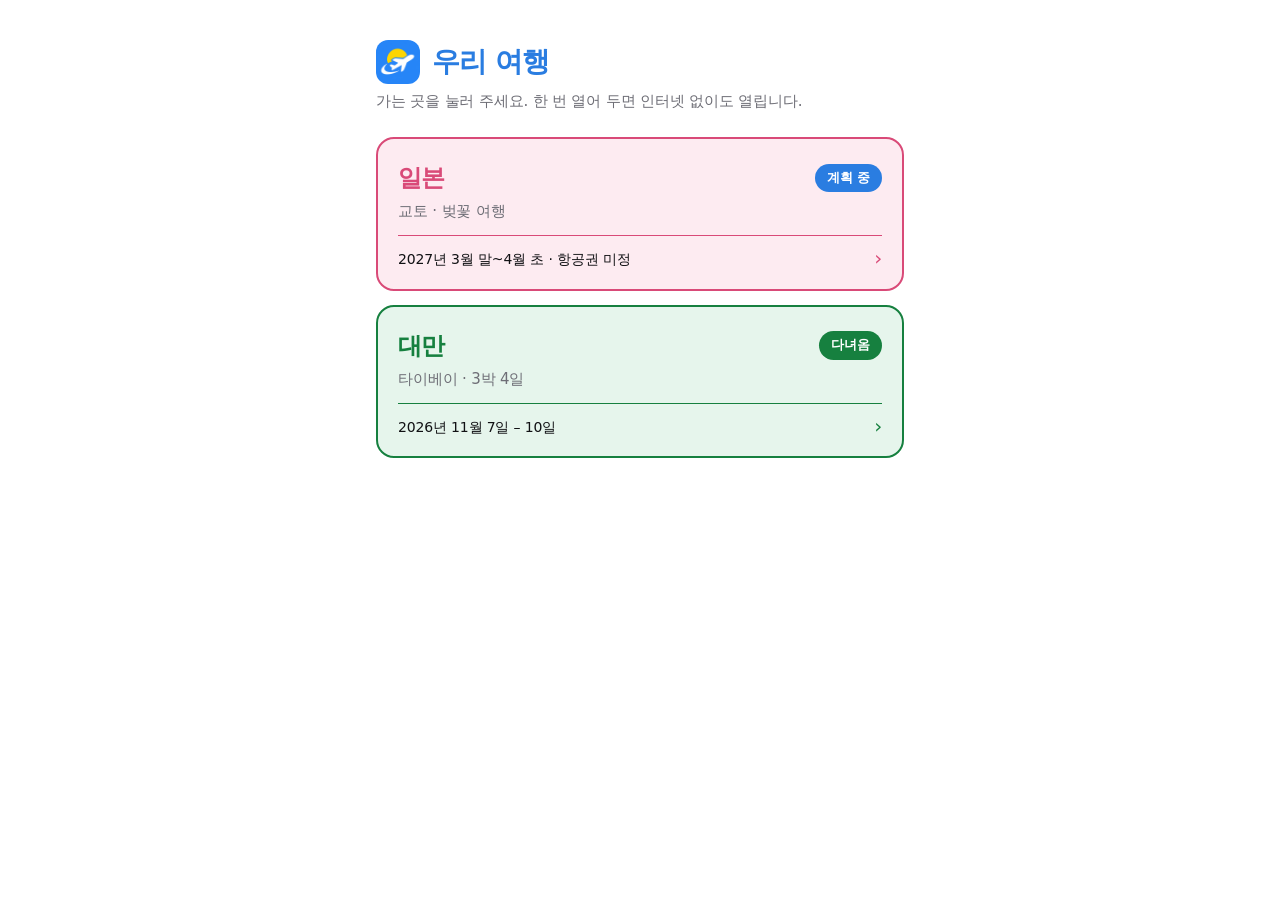
==== commit 4979b8cd: "앱 이름·아이콘 변경, 색상 포인트, QR 사진 저장, 준비 탭, 길찾기 오른쪽 배치 - 앱 이름을 '우리 여행'으로, 아이콘을 첨부한 이미지로 교체(마스크 가능 아이콘 포함) -" ====
--- a/index.html
+++ b/index.html
@@ -8,47 +8,54 @@
 <meta name="theme-color" content="#0c0c0d" media="(prefers-color-scheme: dark)">
 <meta name="apple-mobile-web-app-capable" content="yes">
 <meta name="mobile-web-app-capable" content="yes">
-<meta name="apple-mobile-web-app-title" content="여행">
+<meta name="apple-mobile-web-app-title" content="우리 여행">
 <meta name="apple-mobile-web-app-status-bar-style" content="default">
 <link rel="manifest" href="manifest.webmanifest">
 <link rel="icon" href="icon-192.png">
 <link rel="apple-touch-icon" href="icon-180.png">
-<title>여행 가이드</title>
+<title>우리 여행</title>
 <style>
-:root{--bg:#fff;--ink:#111114;--sub:#6e6e76;--line:#e9e9ec;--soft:#f4f4f6;--accent:#c8102e;--green:#16803f}
-@media (prefers-color-scheme: dark){:root{--bg:#0c0c0d;--ink:#f3f3f5;--sub:#9a9aa3;--line:#262629;--soft:#18181a;--accent:#ff6b7d;--green:#52d08a}}
+:root{--bg:#fff;--ink:#111114;--sub:#6e6e76;--line:#e9e9ec;--soft:#f4f4f6;--accent:#c8102e;--brand:#2a7de1;--brand-soft:#e7f1fd;--pink:#d94a78;--pink-soft:#fdebf1;--green:#16803f;--green-soft:#e6f5ec;--sun:#f0b400;--sun-soft:#fff6d6;--sun-ink:#8a6200}
+@media (prefers-color-scheme: dark){:root{--bg:#0c0c0d;--ink:#f3f3f5;--sub:#9a9aa3;--line:#262629;--soft:#18181a;--accent:#ff6b7d;--brand:#6ab0ff;--brand-soft:#12233a;--pink:#ff8fb0;--pink-soft:#2e1620;--green:#52d08a;--green-soft:#12261a;--sun:#ffd24a;--sun-soft:#2b2410;--sun-ink:#ffd24a}}
 *{box-sizing:border-box}
 body{margin:0;background:var(--bg);color:var(--ink);
   font:16px/1.6 -apple-system,BlinkMacSystemFont,"Apple SD Gothic Neo","Pretendard","Noto Sans KR","Malgun Gothic",system-ui,sans-serif;
   letter-spacing:-.01em;word-break:keep-all;padding:env(safe-area-inset-top) 0 calc(28px + env(safe-area-inset-bottom))}
 .wrap{max-width:560px;margin:0 auto;padding:0 16px}
-h1{font-size:28px;font-weight:800;letter-spacing:-.03em;margin:44px 0 4px}
+h1{display:flex;align-items:center;gap:12px;font-size:28px;font-weight:800;letter-spacing:-.03em;margin:40px 0 4px;color:var(--brand)}
+h1 img{width:44px;height:44px;border-radius:12px}
 .lead{color:var(--sub);margin:0 0 24px;font-size:15px}
-a.trip{display:block;text-decoration:none;color:inherit;border:1.5px solid var(--ink);border-radius:18px;padding:20px 20px 18px;margin:0 0 14px;-webkit-tap-highlight-color:transparent}
-a.trip:active{background:var(--soft)}
+a.trip{display:block;text-decoration:none;color:inherit;border:2px solid var(--c);background:var(--cs);border-radius:18px;padding:20px 20px 18px;margin:0 0 14px;-webkit-tap-highlight-color:transparent}
+a.trip:active{filter:brightness(.96)}
+#jp{--c:var(--pink);--cs:var(--pink-soft)}
+#tw{--c:var(--green);--cs:var(--green-soft)}
 a.trip .row{display:flex;align-items:center;justify-content:space-between;gap:12px}
-a.trip b{font-size:24px;font-weight:800;letter-spacing:-.03em}
-a.trip .chip{font-size:12px;font-weight:700;padding:3px 10px;border-radius:999px;border:1px solid var(--line);color:var(--sub);white-space:nowrap}
-a.trip .chip.live{color:var(--accent);border-color:var(--accent)}
+a.trip b{font-size:24px;font-weight:800;letter-spacing:-.03em;color:var(--c)}
+a.trip .chip{font-size:13px;font-weight:800;padding:4px 12px;border-radius:999px;background:var(--sub);color:#fff;white-space:nowrap}
+a.trip .chip.plan{background:var(--brand);color:#fff}
+a.trip .chip.soon{background:var(--sun);color:#3d2d00}
+a.trip .chip.live{background:var(--accent);color:#fff}
+a.trip .chip.done{background:var(--green);color:#fff}
+@media (prefers-color-scheme: dark){a.trip .chip.plan{color:#07203f}a.trip .chip.live{color:#3a0a12}a.trip .chip.done{color:#06240f}}
 a.trip .city{display:block;font-size:15px;color:var(--sub);margin-top:2px}
-a.trip .meta{display:block;font-size:14px;margin-top:12px;padding-top:12px;border-top:1px solid var(--line)}
-a.trip .go{float:right;font-size:20px;line-height:1}
+a.trip .meta{display:block;font-size:14px;margin-top:12px;padding-top:12px;border-top:1px solid var(--c)}
+a.trip .go{float:right;font-size:20px;line-height:1;color:var(--c)}
 .offstat{font-size:12px;color:var(--sub);margin-top:24px}
 </style>
 </head>
 <body>
 <main class="wrap">
-  <h1>여행 가이드</h1>
+  <h1><img src="icon-192.png" alt="">우리 여행</h1>
   <p class="lead">가는 곳을 눌러 주세요. 한 번 열어 두면 인터넷 없이도 열립니다.</p>
 
   <a class="trip" href="japan/" id="jp">
-    <span class="row"><b>일본</b><span class="chip" id="jpchip">계획 중</span></span>
+    <span class="row"><b>일본</b><span class="chip plan" id="jpchip">계획 중</span></span>
     <span class="city">교토 · 벚꽃 여행</span>
     <span class="meta">2027년 3월 말~4월 초 · 항공권 미정 <span class="go">›</span></span>
   </a>
 
   <a class="trip" href="taiwan/" id="tw">
-    <span class="row"><b>대만</b><span class="chip" id="twchip">다녀옴</span></span>
+    <span class="row"><b>대만</b><span class="chip done" id="twchip">다녀옴</span></span>
     <span class="city">타이베이 · 3박 4일</span>
     <span class="meta">2026년 11월 7일 – 10일 <span class="go">›</span></span>
   </a>
@@ -58,9 +65,9 @@
 <script>
 (function(){
   var n=new Date(), d=n.getFullYear()*10000+(n.getMonth()+1)*100+n.getDate(), c=document.getElementById('twchip');
-  if(d<20261107) c.textContent='출발 전';
+  if(d<20261107){c.textContent='출발 전';c.className='chip soon';}
   else if(d<=20261110){c.textContent='여행 중';c.className='chip live';}
-  else c.textContent='다녀옴';
+  else{c.textContent='다녀옴';c.className='chip done';}
 })();
 if('serviceWorker' in navigator && /^https?:/.test(location.protocol)){
   var os=document.getElementById('offstat');
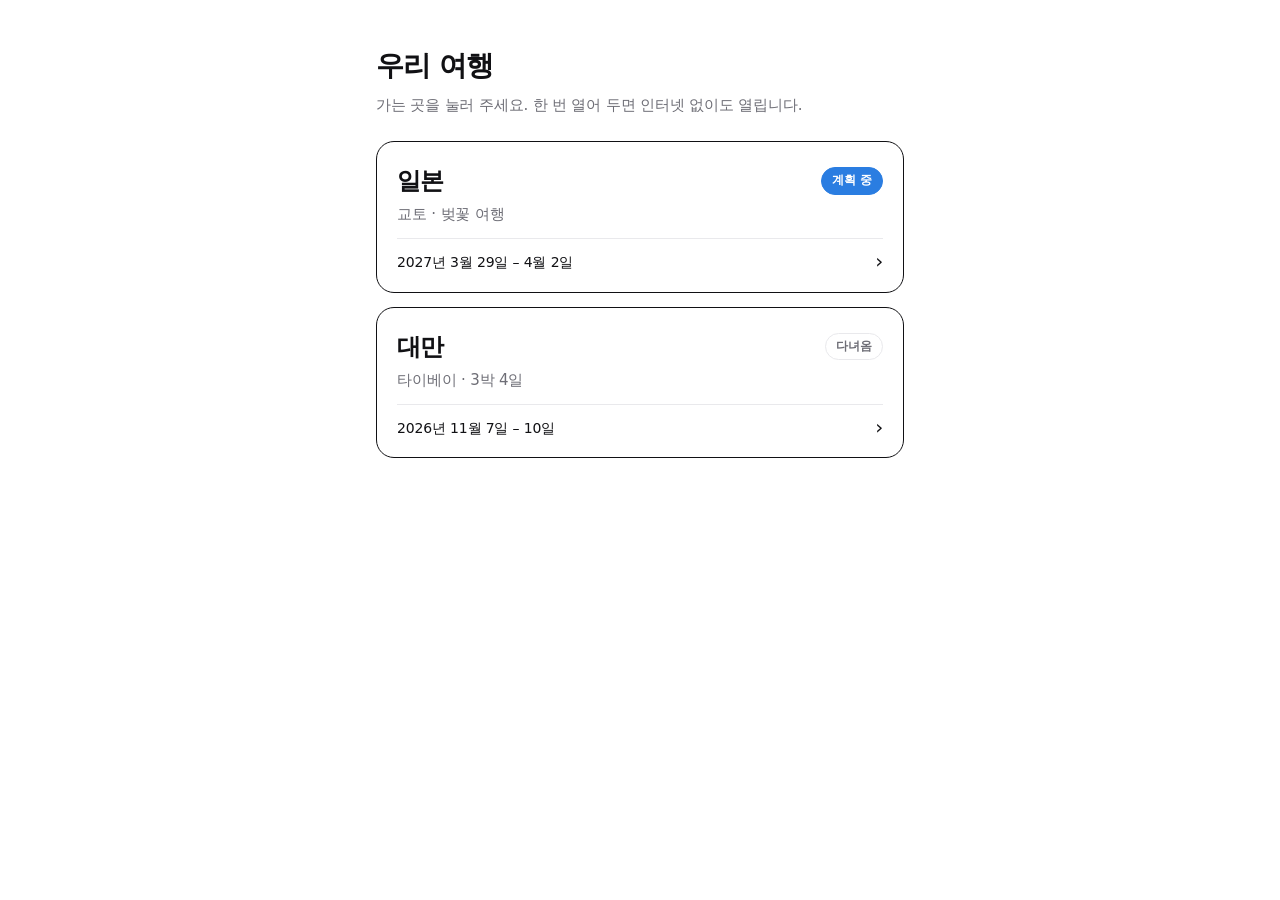
==== commit a702e062: "첫 페이지를 원래 흑백으로 되돌리고 '계획 중'만 색 표시, 마지막으로 연 여행 페이지로 바로 열기 - 첫 페이지 카드·제목 색을 원래대로, 계획 중 표시만 파란색 - 여행 페이지" ====
--- a/index.html
+++ b/index.html
@@ -14,48 +14,45 @@
 <link rel="icon" href="icon-192.png">
 <link rel="apple-touch-icon" href="icon-180.png">
 <title>우리 여행</title>
+<script>
+try{ if(!/[?&]home\b/.test(location.search)){ var t=localStorage.getItem('trip-last'); if(t==='japan'||t==='taiwan') location.replace(t+'/'); } }catch(e){}
+</script>
 <style>
-:root{--bg:#fff;--ink:#111114;--sub:#6e6e76;--line:#e9e9ec;--soft:#f4f4f6;--accent:#c8102e;--brand:#2a7de1;--brand-soft:#e7f1fd;--pink:#d94a78;--pink-soft:#fdebf1;--green:#16803f;--green-soft:#e6f5ec;--sun:#f0b400;--sun-soft:#fff6d6;--sun-ink:#8a6200}
-@media (prefers-color-scheme: dark){:root{--bg:#0c0c0d;--ink:#f3f3f5;--sub:#9a9aa3;--line:#262629;--soft:#18181a;--accent:#ff6b7d;--brand:#6ab0ff;--brand-soft:#12233a;--pink:#ff8fb0;--pink-soft:#2e1620;--green:#52d08a;--green-soft:#12261a;--sun:#ffd24a;--sun-soft:#2b2410;--sun-ink:#ffd24a}}
+:root{--bg:#fff;--ink:#111114;--sub:#6e6e76;--line:#e9e9ec;--soft:#f4f4f6;--accent:#c8102e;--green:#16803f;--brand:#2a7de1;--on-brand:#fff}
+@media (prefers-color-scheme: dark){:root{--bg:#0c0c0d;--ink:#f3f3f5;--sub:#9a9aa3;--line:#262629;--soft:#18181a;--accent:#ff6b7d;--green:#52d08a;--brand:#6ab0ff;--on-brand:#07203f}}
 *{box-sizing:border-box}
 body{margin:0;background:var(--bg);color:var(--ink);
   font:16px/1.6 -apple-system,BlinkMacSystemFont,"Apple SD Gothic Neo","Pretendard","Noto Sans KR","Malgun Gothic",system-ui,sans-serif;
   letter-spacing:-.01em;word-break:keep-all;padding:env(safe-area-inset-top) 0 calc(28px + env(safe-area-inset-bottom))}
 .wrap{max-width:560px;margin:0 auto;padding:0 16px}
-h1{display:flex;align-items:center;gap:12px;font-size:28px;font-weight:800;letter-spacing:-.03em;margin:40px 0 4px;color:var(--brand)}
-h1 img{width:44px;height:44px;border-radius:12px}
+h1{font-size:28px;font-weight:800;letter-spacing:-.03em;margin:44px 0 4px}
 .lead{color:var(--sub);margin:0 0 24px;font-size:15px}
-a.trip{display:block;text-decoration:none;color:inherit;border:2px solid var(--c);background:var(--cs);border-radius:18px;padding:20px 20px 18px;margin:0 0 14px;-webkit-tap-highlight-color:transparent}
-a.trip:active{filter:brightness(.96)}
-#jp{--c:var(--pink);--cs:var(--pink-soft)}
-#tw{--c:var(--green);--cs:var(--green-soft)}
+a.trip{display:block;text-decoration:none;color:inherit;border:1.5px solid var(--ink);border-radius:18px;padding:20px 20px 18px;margin:0 0 14px;-webkit-tap-highlight-color:transparent}
+a.trip:active{background:var(--soft)}
 a.trip .row{display:flex;align-items:center;justify-content:space-between;gap:12px}
-a.trip b{font-size:24px;font-weight:800;letter-spacing:-.03em;color:var(--c)}
-a.trip .chip{font-size:13px;font-weight:800;padding:4px 12px;border-radius:999px;background:var(--sub);color:#fff;white-space:nowrap}
-a.trip .chip.plan{background:var(--brand);color:#fff}
-a.trip .chip.soon{background:var(--sun);color:#3d2d00}
-a.trip .chip.live{background:var(--accent);color:#fff}
-a.trip .chip.done{background:var(--green);color:#fff}
-@media (prefers-color-scheme: dark){a.trip .chip.plan{color:#07203f}a.trip .chip.live{color:#3a0a12}a.trip .chip.done{color:#06240f}}
+a.trip b{font-size:24px;font-weight:800;letter-spacing:-.03em}
+a.trip .chip{font-size:12px;font-weight:700;padding:3px 10px;border-radius:999px;border:1px solid var(--line);color:var(--sub);white-space:nowrap}
+a.trip .chip.live{color:var(--accent);border-color:var(--accent)}
+a.trip .chip.plan{background:var(--brand);border-color:var(--brand);color:var(--on-brand)}
 a.trip .city{display:block;font-size:15px;color:var(--sub);margin-top:2px}
-a.trip .meta{display:block;font-size:14px;margin-top:12px;padding-top:12px;border-top:1px solid var(--c)}
-a.trip .go{float:right;font-size:20px;line-height:1;color:var(--c)}
+a.trip .meta{display:block;font-size:14px;margin-top:12px;padding-top:12px;border-top:1px solid var(--line)}
+a.trip .go{float:right;font-size:20px;line-height:1}
 .offstat{font-size:12px;color:var(--sub);margin-top:24px}
 </style>
 </head>
 <body>
 <main class="wrap">
-  <h1><img src="icon-192.png" alt="">우리 여행</h1>
+  <h1>우리 여행</h1>
   <p class="lead">가는 곳을 눌러 주세요. 한 번 열어 두면 인터넷 없이도 열립니다.</p>
 
   <a class="trip" href="japan/" id="jp">
     <span class="row"><b>일본</b><span class="chip plan" id="jpchip">계획 중</span></span>
     <span class="city">교토 · 벚꽃 여행</span>
-    <span class="meta">2027년 3월 말~4월 초 · 항공권 미정 <span class="go">›</span></span>
+    <span class="meta">2027년 3월 29일 – 4월 2일 <span class="go">›</span></span>
   </a>
 
   <a class="trip" href="taiwan/" id="tw">
-    <span class="row"><b>대만</b><span class="chip done" id="twchip">다녀옴</span></span>
+    <span class="row"><b>대만</b><span class="chip" id="twchip">다녀옴</span></span>
     <span class="city">타이베이 · 3박 4일</span>
     <span class="meta">2026년 11월 7일 – 10일 <span class="go">›</span></span>
   </a>
@@ -63,11 +60,12 @@
   <p class="offstat" id="offstat"></p>
 </main>
 <script>
+[].forEach.call(document.querySelectorAll('a.trip'),function(a){a.addEventListener('click',function(){try{localStorage.setItem('trip-last',a.id==='jp'?'japan':'taiwan')}catch(e){}})});
 (function(){
   var n=new Date(), d=n.getFullYear()*10000+(n.getMonth()+1)*100+n.getDate(), c=document.getElementById('twchip');
-  if(d<20261107){c.textContent='출발 전';c.className='chip soon';}
+  if(d<20261107) c.textContent='출발 전';
   else if(d<=20261110){c.textContent='여행 중';c.className='chip live';}
-  else{c.textContent='다녀옴';c.className='chip done';}
+  else c.textContent='다녀옴';
 })();
 if('serviceWorker' in navigator && /^https?:/.test(location.protocol)){
   var os=document.getElementById('offstat');
